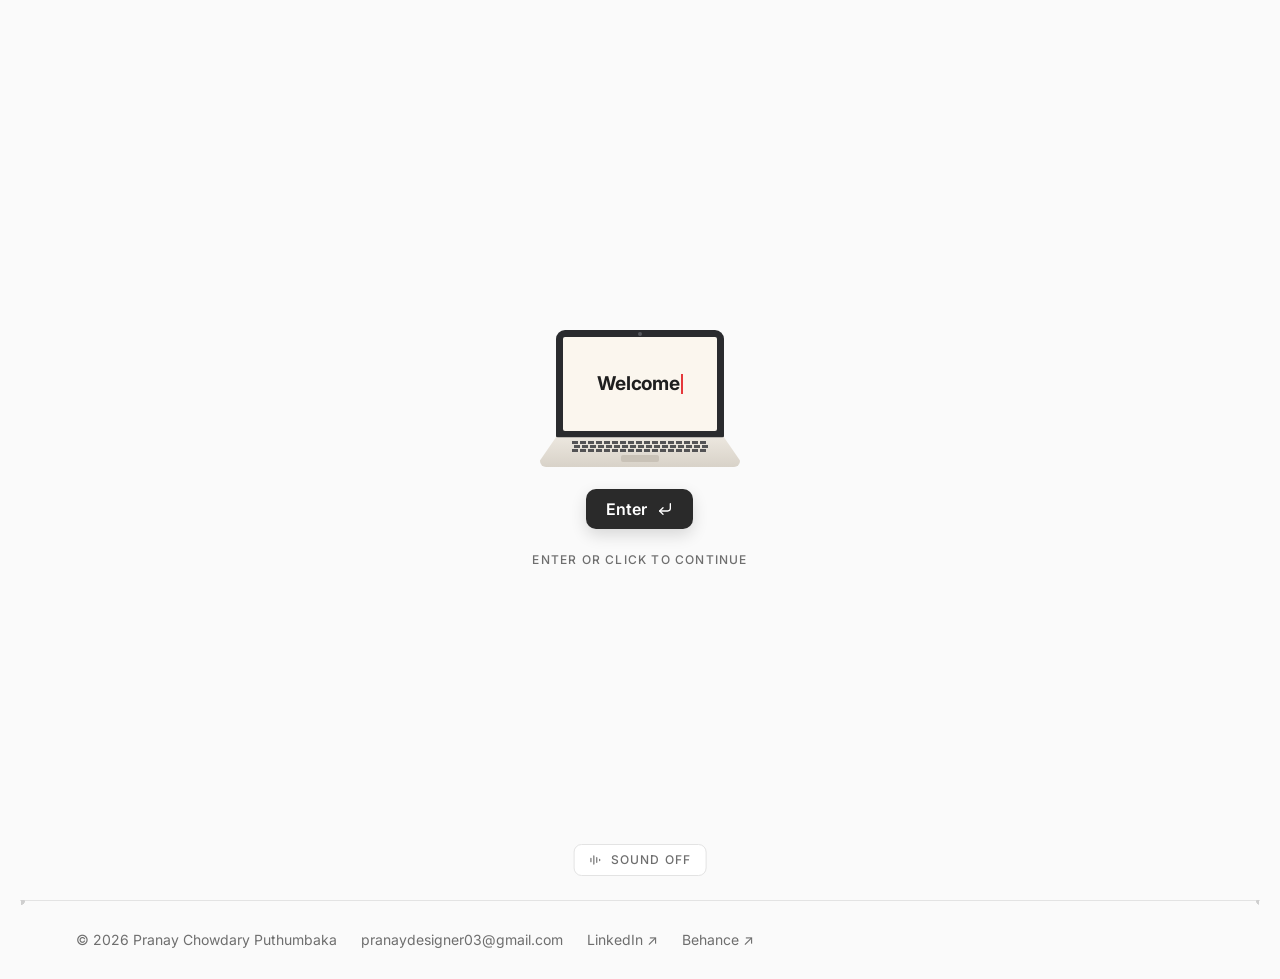
==== index.html @ ff9757b7 "Rebuild About page as a story layout - Intro: big "I'm Pranay." with role, background and a handwrit" ====
<!DOCTYPE html>
<html lang="en">
<head>
  <meta charset="UTF-8">
  <meta name="viewport" content="width=device-width, initial-scale=1">
  <title>Pranay Chowdary Puthumbaka · Product Designer</title>
  <meta name="description" content="Portfolio of Pranay Chowdary Puthumbaka, a Product Designer designing B2B SaaS, ERP and fintech products.">

  <!-- Theme init: runs before paint so there is no light/dark flash -->
  <script>
    (function () {
      var root = document.documentElement;
      var theme = null;
      try { theme = localStorage.getItem('pp-theme'); } catch (e) {}
      if (theme !== 'light' && theme !== 'dark') {
        theme = window.matchMedia && window.matchMedia('(prefers-color-scheme: dark)').matches ? 'dark' : 'light';
      }
      root.setAttribute('data-theme', theme);
      root.classList.add('js');
      // Welcome + intro play on every fresh visit; skipped when arriving from another page of the site
      try { if (sessionStorage.getItem('pp-nav')) { root.classList.add('nav-in', 'welcomed'); sessionStorage.removeItem('pp-nav'); } } catch (e) {}
    })();
  </script>

  <!-- Font: Inter -->
  <link rel="preconnect" href="https://fonts.googleapis.com">
  <link rel="preconnect" href="https://fonts.gstatic.com" crossorigin>
  <link href="https://fonts.googleapis.com/css2?family=Caveat:wght@500;600&family=Inter:wght@300;400;500;600;700&display=swap" rel="stylesheet">

  <link rel="stylesheet" href="assets/css/styles.css">
</head>
<body>

  <!-- ============ WELCOME SCREEN (minimal) ============ -->
  <div class="welcome" id="welcome" role="dialog" aria-modal="true" aria-label="Welcome">
    <div class="welcome__inner">
      <!-- Laptop with "Welcome" typing on its screen -->
      <div class="laptop" aria-hidden="true">
        <div class="laptop__screen">
          <span class="laptop__cam"></span>
          <div class="laptop__display"><span id="welcomeText"></span><span class="caret"></span></div>
        </div>
        <div class="laptop__deck"><span class="laptop__keys"></span><span class="laptop__pad"></span></div>
      </div>

      <button class="enter-btn" id="welcomeEnter" type="button">
        Enter
        <svg width="16" height="16" viewBox="0 0 24 24" fill="none" stroke="currentColor" stroke-width="2" stroke-linecap="round" stroke-linejoin="round" aria-hidden="true"><path d="M20 4v7a4 4 0 0 1-4 4H4"/><path d="m9 10-5 5 5 5"/></svg>
      </button>
      <p class="welcome__hint">Enter or click to continue</p>
    </div>
    <button class="sound-pill" id="soundPill" type="button" aria-pressed="false" aria-label="Toggle sound">
      <svg width="14" height="14" viewBox="0 0 24 24" fill="none" stroke="currentColor" stroke-width="2" stroke-linecap="round" aria-hidden="true"><path d="M4 9v6M9 5v14M14 8v8M19 11v2"/></svg>
      <span id="soundPillLabel">Sound off</span>
    </button>
  </div>

  <!-- ============ INTRO TRANSITION ============ -->
  <div class="intro" id="intro" aria-hidden="true">
    <div class="intro__cell">
      <span class="intro__line intro__line--top"></span>
      <span class="intro__line intro__line--bottom"></span>
      <span class="intro__line intro__line--left"></span>
      <span class="intro__line intro__line--right"></span>

      <span class="intro__label intro__label--tl">Pranay Chowdary</span>
      <span class="intro__label intro__label--tr">Product Designer</span>
      <span class="intro__label intro__label--bl">Designing with AI</span>
      <span class="intro__label intro__label--br">Portfolio · 2026</span>

      <span class="intro__greet" id="introGreet"></span>
      <span class="intro__block"><span>Welcome.</span></span>
    </div>
    <button class="intro__skip" id="introSkip" type="button">Skip</button>
  </div>

  <!-- ============ NAVIGATION ============ -->
  <header class="nav">
    <div class="nav__inner">
      <a class="logo" href="index.html" aria-label="Pranay, home">Pranay<span>.</span></a>

      <nav class="nav__links" aria-label="Main">
        <a href="index.html" class="is-active" aria-current="page">Home</a>
        <a href="about.html">About</a>
        <a href="projects.html">Projects</a>
      </nav>

      <div class="nav__actions">
        <button class="icon-btn" id="soundBtn" type="button" aria-label="Toggle sound" aria-pressed="false">
          <svg width="18" height="18" viewBox="0 0 24 24" fill="none" stroke="currentColor" stroke-width="1.8" stroke-linecap="round" stroke-linejoin="round" aria-hidden="true">
            <path d="M11 5 6 9H3v6h3l5 4V5z"/>
            <path class="sound-wave" d="M15.5 8.5a5 5 0 0 1 0 7M18.5 5.5a9 9 0 0 1 0 13"/>
          </svg>
        </button>
        <button class="icon-btn" id="themeBtn" type="button" aria-label="Switch to dark theme">
          <svg class="icon-moon" width="18" height="18" viewBox="0 0 24 24" fill="none" stroke="currentColor" stroke-width="1.8" stroke-linecap="round" stroke-linejoin="round" aria-hidden="true"><path d="M21 12.8A9 9 0 1 1 11.2 3a7 7 0 0 0 9.8 9.8z"/></svg>
          <svg class="icon-sun" width="18" height="18" viewBox="0 0 24 24" fill="none" stroke="currentColor" stroke-width="1.8" stroke-linecap="round" aria-hidden="true"><circle cx="12" cy="12" r="4"/><path d="M12 2v2M12 20v2M4.9 4.9l1.4 1.4M17.7 17.7l1.4 1.4M2 12h2M20 12h2M4.9 19.1l1.4-1.4M17.7 6.3l1.4-1.4"/></svg>
        </button>
        <a class="btn btn--primary btn--sm" href="assets/files/resume.pdf" target="_blank" rel="noopener" aria-label="Resume (opens in a new tab)">
          <span class="btn__label">Resume</span>
          <svg width="14" height="14" viewBox="0 0 24 24" fill="none" stroke="currentColor" stroke-width="2" stroke-linecap="round" stroke-linejoin="round" aria-hidden="true"><path d="M7 17 17 7M8 7h9v9"/></svg>
        </a>
      </div>
    </div>
  </header>

  <!-- ============ MAIN ============ -->
  <main class="frame">
    <section class="hero" aria-labelledby="hero-title">
      <!-- Left column: text -->
      <div class="hero__text">
        <p class="status reveal" style="--d:.05s"><span class="status__dot" aria-hidden="true"></span>Currently Product Designer at Cixcent Technologies</p>

        <p class="hero__hi reveal" style="--d:.1s">Hi, I'm <strong>Pranay Chowdary Puthumbaka</strong> <span aria-hidden="true">👋</span></p>

        <h1 class="hero__title reveal" id="hero-title" style="--d:.15s">
          I turn <strong>complex workflows</strong> into <strong>simple, human</strong> experiences.
        </h1>

        <p class="hero__desc reveal" style="--d:.22s">
          Product Designer designing B2B SaaS, ERP and fintech products. I specialise in mapping user flows and turning complex business workflows into user-centred, easy-to-use designs, from requirement gathering to high-fidelity UI.
        </p>

        <ul class="meta reveal" style="--d:.28s">
          <li>Product Designer</li>
          <li>B2B SaaS &amp; ERP</li>
          <li>Hyderabad, India</li>
        </ul>

        <div class="hero__cta reveal" style="--d:.34s">
          <a class="btn btn--primary" href="projects.html">View projects <span aria-hidden="true">→</span></a>
          <a class="btn btn--outline" href="about.html">About me</a>
        </div>
      </div>

      <!-- Right column: portrait in a circular frame -->
      <div class="hero__visual reveal" style="--d:.45s">
        <span class="portrait__halo" aria-hidden="true"></span>
        <span class="portrait__glow" aria-hidden="true"></span>
        <figure class="portrait">
          <span class="portrait__clip">
            <img src="assets/images/pranay-portrait.jpg" width="800" height="800"
                 alt="Portrait of Pranay Chowdary Puthumbaka, wearing glasses and a teal collared sweatshirt.">
          </span>
        </figure>
      </div>
    </section>
  </main>

  <!-- ============ FOOTER ============ -->
  <footer class="footer">
    <div class="footer__inner">
      <span>© 2026 Pranay Chowdary Puthumbaka</span>
      <a href="mailto:pranaydesigner03@gmail.com">pranaydesigner03@gmail.com</a>
      <a href="https://www.linkedin.com/in/pranay-chowdary-puthumbaka-728284301/" target="_blank" rel="noopener">LinkedIn ↗</a>
      <a href="https://www.behance.net/pranayputhumb" target="_blank" rel="noopener">Behance ↗</a>
    </div>
  </footer>

  <script src="assets/js/main.js"></script>
</body>
</html>
---- assets/css/styles.css ----
/* =========================================================
   Pranay Chowdary Puthumbaka — Portfolio styles
   1. Tokens  2. Base  3. Buttons  4. Nav  5. Frame + Hero
   6. Chips + Hand  7. Footer  8. Welcome  9. Intro
   10. Reveal  11. Responsive  12. Reduced motion
   ========================================================= */

/* ---------- 1. Design tokens ---------- */
:root {
  --bg: #FAFAFA;
  --surface: #F2F2F2;
  --surface-2: #FFFFFF;
  --text: #333333;
  --text-strong: #1F1F1F;
  --muted: #6E6E6E;
  --line: #E3E3E3;
  --line-dot: #CFCFCF;
  --pill: #F0F0F0;
  --pill-border: #D9D9D9;
  --btn: #2A2A2A;
  --btn-text: #FFFFFF;
  --accent: #E5383B;


  --maxw: 1240px;
  --radius: 12px;
  --ease: cubic-bezier(.2, .7, .2, 1);
  --font: "Inter", "Segoe UI", system-ui, -apple-system, sans-serif;
  --nav-h: 68px;
}

[data-theme="dark"] {
  --bg: #111111;
  --surface: #1A1A1A;
  --surface-2: #1E1E1E;
  --text: #E6E6E6;
  --text-strong: #F5F5F5;
  --muted: #9A9A9A;
  --line: #262626;
  --line-dot: #3A3A3A;
  --pill: #1C1C1C;
  --pill-border: #333333;
  --btn: #F2F2F2;
  --btn-text: #141414;
  --accent: #FF5A5F;
}

/* ---------- 2. Base ---------- */
*, *::before, *::after { box-sizing: border-box; }
html { -webkit-text-size-adjust: 100%; }
body {
  margin: 0;
  font-family: var(--font);
  background: var(--bg);
  color: var(--text);
  line-height: 1.55;
  -webkit-font-smoothing: antialiased;
  transition: background-color .3s var(--ease), color .3s var(--ease), opacity .4s var(--ease);
}
a { color: inherit; text-decoration: none; }
ul { list-style: none; margin: 0; padding: 0; }
strong { color: var(--text-strong); font-weight: 700; }
:focus-visible { outline: 2px solid var(--accent); outline-offset: 3px; border-radius: 6px; }
body.is-locked { overflow: hidden; }

/* ---------- 3. Buttons ---------- */
.btn {
  display: inline-flex; align-items: center; gap: 8px;
  padding: 13px 22px;
  border-radius: var(--radius);
  font: 500 15px/1 var(--font);
  border: 1px solid transparent;
  cursor: pointer;
  transition: transform .25s var(--ease), box-shadow .25s var(--ease), background-color .25s;
}
.btn:hover { transform: translateY(-2px); box-shadow: 0 8px 20px rgba(0,0,0,.12); }
.btn--primary { background: var(--btn); color: var(--btn-text); }
.btn--outline { background: var(--surface-2); color: var(--text-strong); border-color: var(--line); }
.btn--sm { padding: 10px 16px; font-size: 14px; border-radius: 10px; }

.icon-btn {
  width: 38px; height: 38px;
  display: inline-grid; place-items: center;
  background: var(--surface-2); color: var(--text-strong);
  border: 1px solid var(--line); border-radius: 10px;
  cursor: pointer;
  transition: transform .25s var(--ease), border-color .25s;
}
.icon-btn:hover { transform: translateY(-1px); border-color: var(--pill-border); }

/* Theme icon: moon in light, sun in dark */
.icon-sun { display: none; }
[data-theme="dark"] .icon-sun { display: block; }
[data-theme="dark"] .icon-moon { display: none; }

/* Sound icon: wave dims when sound is off */
.sound-wave { transition: opacity .25s; }
[aria-pressed="false"] .sound-wave { opacity: .15; }

/* ---------- 4. Navigation ---------- */
.nav {
  position: sticky; top: 0; z-index: 20;
  background: color-mix(in srgb, var(--bg) 85%, transparent);
  -webkit-backdrop-filter: blur(10px);
  backdrop-filter: blur(10px);
  border-bottom: 1px solid var(--line);
}
.nav__inner {
  max-width: var(--maxw); margin: 0 auto;
  min-height: var(--nav-h);
  padding: 0 28px;
  display: grid; grid-template-columns: 1fr auto 1fr; align-items: center; gap: 16px;
}
.logo { font-weight: 700; font-size: 20px; color: var(--text-strong); letter-spacing: -.02em; justify-self: start; }
.logo span { color: var(--accent); }

.nav__links {
  display: flex; gap: 2px; padding: 4px;
  background: var(--surface); border: 1px solid var(--line); border-radius: 999px;
}
.nav__links a {
  position: relative;
  padding: 8px 18px; border-radius: 999px;
  font-size: 14px; font-weight: 500; color: var(--muted);
  transition: color .2s, background-color .2s;
}
.nav__links a:hover { color: var(--text-strong); }
.nav__links a.is-active {
  background: var(--surface-2); color: var(--text-strong);
  box-shadow: 0 1px 3px rgba(0,0,0,.08);
}
.nav__links a.is-active::after {
  content: ""; position: absolute; top: 6px; right: 8px;
  width: 5px; height: 5px; border-radius: 50%; background: var(--accent);
}
.nav__actions { display: flex; align-items: center; gap: 8px; justify-self: end; }

/* ---------- 5. Frame + Hero ---------- */
.frame {
  position: relative;
  max-width: var(--maxw); margin: 0 auto;
  border-left: 1px solid var(--line);
  border-right: 1px solid var(--line);
}
/* Bottom structure line with corner dots */
.frame::after {
  content: ""; position: absolute; left: -100vw; right: -100vw; bottom: 0;
  height: 1px; background: var(--line);
}
.frame::before {
  content: ""; position: absolute; bottom: -3.5px; left: -3.5px; right: -3.5px; height: 7px;
  background:
    radial-gradient(circle, var(--line-dot) 3px, transparent 3.5px) left center / 7px 7px no-repeat,
    radial-gradient(circle, var(--line-dot) 3px, transparent 3.5px) right center / 7px 7px no-repeat;
  z-index: 1;
}
.frame { overflow-x: clip; overflow-y: visible; }
body { overflow-x: hidden; }

.hero {
  display: grid; grid-template-columns: 1.05fr 1fr; align-items: center; gap: 40px;
  padding: 88px 56px 96px;
  min-height: calc(100vh - var(--nav-h));
}

.status {
  display: inline-flex; align-items: center; gap: 10px;
  margin: 0 0 24px; padding: 8px 16px;
  background: var(--pill); border: 1px solid var(--pill-border); border-radius: 999px;
  font-size: 14px; color: var(--text);
}
.status__dot {
  width: 8px; height: 8px; border-radius: 50%; background: #22A45D;
  box-shadow: 0 0 0 4px rgba(34,164,93,.18), 0 0 10px rgba(34,164,93,.5);
}

.hero__hi { margin: 0 0 14px; font-size: 18px; color: var(--muted); }

.hero__title {
  margin: 0 0 22px;
  font-size: clamp(38px, 4.6vw, 60px);
  font-weight: 300; line-height: 1.08; letter-spacing: -.035em;
  color: var(--text-strong);
}

.hero__desc { margin: 0 0 22px; max-width: 540px; font-size: 17px; color: var(--muted); }

.meta { display: flex; flex-wrap: wrap; align-items: center; gap: 6px 0; margin-bottom: 32px; font-size: 15px; color: var(--text); }
.meta li + li::before {
  content: ""; display: inline-block; vertical-align: middle;
  width: 4px; height: 4px; margin: 0 12px; border-radius: 50%; background: var(--muted);
}

.hero__cta { display: flex; flex-wrap: wrap; gap: 12px; }

/* ---------- 6. Chips + Hero illustration ---------- */
/* Chips are used on the About page (skills + tools) */
.chip {
  padding: 9px 14px;
  background: var(--surface-2); border: 1px solid var(--line); border-radius: 10px;
  font-size: 13.5px; font-weight: 500; color: var(--text-strong); white-space: nowrap;
  box-shadow: 0 1px 2px rgba(0,0,0,.04);
}

.hero__visual { position: relative; display: flex; justify-content: center; }
/* soft glow behind the portrait */
.hero__visual::before {
  content: ""; position: absolute; inset: -10% -5%;
  background: radial-gradient(closest-side, color-mix(in srgb, var(--accent) 5%, transparent), transparent);
  z-index: -1;
}
/* Circular portrait: white ring, thin outer orbit, gentle float */
.portrait {
  position: relative; margin: 0;
  width: min(400px, 78vw); aspect-ratio: 1;
  padding: 10px; border-radius: 50%;
  background: var(--surface-2); border: 1px solid var(--line);
  box-shadow: 0 30px 60px rgba(0,0,0,.10), 0 6px 16px rgba(0,0,0,.05);
  animation: float 6s ease-in-out infinite;
}
.portrait img { display: block; width: 100%; height: 100%; border-radius: 50%; object-fit: cover; }

/* Colour ring around the portrait: a thin, crisp gradient line that slowly turns,
   with only a faint halo behind it (kept subtle on purpose) */
.portrait__glow {
  position: absolute; top: 50%; left: 50%; z-index: 0;
  width: calc(min(400px, 78vw) + 18px); aspect-ratio: 1;
  translate: -50% -50%;
  border-radius: 50%;
  background: conic-gradient(from 0deg, var(--accent), #F2B33D, #2FA866, #3D7BF7, #7A5AF5, var(--accent));
  -webkit-mask: radial-gradient(farthest-side, transparent calc(100% - 3px), #000 calc(100% - 2.5px));
          mask: radial-gradient(farthest-side, transparent calc(100% - 3px), #000 calc(100% - 2.5px));
  animation: spin 10s linear infinite;
  pointer-events: none;
}
/* faint halo: small blur, low opacity */
.portrait__halo {
  position: absolute; top: 50%; left: 50%; z-index: 0;
  width: calc(min(400px, 78vw) + 10px); aspect-ratio: 1;
  translate: -50% -50%;
  border-radius: 50%;
  background: conic-gradient(from 0deg, var(--accent), #F2B33D, #2FA866, #3D7BF7, #7A5AF5, var(--accent));
  filter: blur(14px);
  opacity: .22;
  animation: spin 10s linear infinite;
  pointer-events: none;
}
[data-theme="dark"] .portrait__halo { opacity: .3; }
.portrait { z-index: 1; }
/* A soft band of light sweeps across the photo every few seconds */
.portrait__clip { position: relative; display: block; width: 100%; height: 100%; border-radius: 50%; overflow: hidden; }
.portrait__clip::after {
  content: ""; position: absolute; inset: 0;
  background: linear-gradient(115deg, transparent 35%, rgba(255,255,255,.22) 50%, transparent 65%);
  transform: translateX(-130%);
  animation: sheen 7s ease-in-out 2.5s infinite;
}
@keyframes sheen {
  0%, 62% { transform: translateX(-130%); }
  88%, 100% { transform: translateX(130%); }
}
@keyframes float {
  0%, 100% { transform: translateY(-8px); }
  50% { transform: translateY(8px); }
}
@keyframes spin { to { transform: rotate(360deg); } }

/* ---------- 7. Footer ---------- */
.footer__inner {
  max-width: var(--maxw); margin: 0 auto; padding: 28px 56px;
  display: flex; flex-wrap: wrap; gap: 10px 24px; align-items: center;
  font-size: 14px; color: var(--muted);
}
.footer__inner a:hover { color: var(--text-strong); }

/* ---------- 8. Welcome screen (minimal) ---------- */
.welcome {
  position: fixed; inset: 0; z-index: 50;
  display: none; align-items: center; justify-content: center;
  background: var(--bg);
  transition: opacity .5s var(--ease);
}
.js:not(.welcomed) .welcome { display: flex; }
.welcome.is-leaving { opacity: 0; pointer-events: none; }
.welcome__inner { display: flex; flex-direction: column; align-items: center; gap: 22px; }

/* Laptop: screen with "Welcome" inside, keyboard deck below */
.laptop { display: flex; flex-direction: column; align-items: center; }
.laptop__screen {
  position: relative;
  width: 168px; height: 108px; padding: 7px;
  background: #2A2B2E; border-radius: 9px 9px 2px 2px;
}
.laptop__cam { position: absolute; top: 2px; left: 50%; width: 4px; height: 4px; translate: -50% 0; border-radius: 50%; background: #55575C; }
.laptop__display {
  height: 100%; display: flex; align-items: center; justify-content: center;
  background: #FBF6EE; border-radius: 2px;
  font-size: 19px; font-weight: 700; letter-spacing: -.02em; color: #1F1F1F;
}
.caret {
  display: inline-block; width: 2px; height: 20px; margin-left: 2px;
  background: var(--accent); animation: blink 1s steps(1) infinite;
}
@keyframes blink { 50% { opacity: 0; } }
.laptop__deck {
  position: relative; width: 200px; height: 30px; margin-top: -1px;
  background: linear-gradient(#ECE7DF, #D8D2C8);
  clip-path: polygon(8% 0, 92% 0, 100% 78%, 100% 100%, 0 100%, 0 78%);
  border-radius: 0 0 6px 6px;
}
/* keyboard: rows of tiny keys drawn with a repeating gradient */
.laptop__keys {
  position: absolute; top: 4px; left: 16%; right: 16%; height: 12px;
  background:
    repeating-linear-gradient(90deg, #3A3B3F 0 6px, transparent 6px 8px) 0 0 / 100% 3px no-repeat,
    repeating-linear-gradient(90deg, #3A3B3F 0 6px, transparent 6px 8px) 2px 4px / 100% 3px no-repeat,
    repeating-linear-gradient(90deg, #3A3B3F 0 6px, transparent 6px 8px) 0 8px / 100% 3px no-repeat;
  opacity: .85;
}
.laptop__pad { position: absolute; top: 18px; left: 50%; width: 38px; height: 7px; translate: -50% 0; border-radius: 2px; background: #C9C2B7; }
[data-theme="dark"] .laptop__deck { background: linear-gradient(#4A4C52, #34363B); }
[data-theme="dark"] .laptop__pad { background: #2C2E32; }
[data-theme="dark"] .laptop__screen { background: #000; }

.enter-btn {
  display: inline-flex; align-items: center; gap: 10px;
  padding: 12px 20px;
  background: var(--btn); color: var(--btn-text);
  border: 0; border-radius: 10px;
  font: 600 16px/1 var(--font);
  box-shadow: 0 6px 16px rgba(0,0,0,.14);
  cursor: pointer;
  transition: transform .2s var(--ease), box-shadow .2s var(--ease);
}
.enter-btn:hover { transform: translateY(-2px); box-shadow: 0 10px 22px rgba(0,0,0,.16); }
.enter-btn:active { transform: translateY(1px); }

.welcome__hint {
  margin: 0; font-size: 12px; font-weight: 500; letter-spacing: .1em; text-transform: uppercase; color: var(--muted);
}
.sound-pill {
  position: absolute; bottom: 24px; left: 50%; transform: translateX(-50%);
  display: inline-flex; align-items: center; gap: 8px;
  padding: 8px 14px;
  background: var(--surface-2); border: 1px solid var(--line); border-radius: 8px;
  font: 500 12px/1 var(--font); letter-spacing: .1em; text-transform: uppercase; color: var(--muted);
  cursor: pointer;
}
.sound-pill[aria-pressed="true"] { color: var(--text-strong); }

/* ---------- 9. Intro transition ---------- */
.intro {
  position: fixed; inset: 0; z-index: 49;
  display: none; align-items: center; justify-content: center;
  background: var(--bg);
  transition: opacity .9s var(--ease);
}
.intro.is-active { display: flex; }
.intro.is-leaving { opacity: 0; }

.intro__cell {
  position: relative;
  width: min(440px, 76vw); height: 150px;
  display: grid; place-items: center;
}
/* Lines extend well beyond the cell so they frame it as the centre of a 3x3 grid */
.intro__line { position: absolute; background: var(--line-dot); transition: transform .7s var(--ease); }
.intro__line--top, .intro__line--bottom { left: -50vw; right: -50vw; height: 1px; transform: scaleX(0); }
.intro__line--top { top: 0; }
.intro__line--bottom { bottom: 0; }
.intro__line--left, .intro__line--right { top: -50vh; bottom: -50vh; width: 1px; transform: scaleY(0); transition-delay: .15s; }
.intro__line--left { left: 0; }
.intro__line--right { right: 0; }
.intro.lines-in .intro__line--top, .intro.lines-in .intro__line--bottom { transform: scaleX(1); }
.intro.lines-in .intro__line--left, .intro.lines-in .intro__line--right { transform: scaleY(1); }
.intro.lines-out .intro__line { transition-delay: 0s; transition-duration: .4s; }
.intro.lines-out .intro__line--top, .intro.lines-out .intro__line--bottom { transform: scaleX(0); }
.intro.lines-out .intro__line--left, .intro.lines-out .intro__line--right { transform: scaleY(0); }

.intro__label {
  position: absolute; white-space: nowrap;
  font-size: 10.5px; font-weight: 500; letter-spacing: .14em; text-transform: uppercase; color: var(--muted);
  opacity: 0; transition: opacity .5s var(--ease) .4s;
}
.intro.lines-in .intro__label { opacity: 1; }
.intro.lines-out .intro__label { opacity: 0; transition-delay: 0s; }
.intro__label--tl { bottom: calc(100% + 10px); left: 10px; }
.intro__label--tr { bottom: calc(100% + 10px); right: 10px; }
.intro__label--bl { top: calc(100% + 10px); left: 10px; }
.intro__label--br { top: calc(100% + 10px); right: 10px; }

.intro__greet {
  font-size: clamp(40px, 7vw, 64px); font-weight: 700; letter-spacing: -.02em; color: var(--text-strong);
  transition: opacity .17s, filter .17s;
}
.intro__greet.is-swapping { opacity: 0; filter: blur(8px); }

.intro__block {
  position: absolute; inset: 0;
  display: grid; place-items: center;
  background: var(--accent);
  transform: scaleX(0); transform-origin: left;
  transition: transform .45s var(--ease), opacity .3s;
}
.intro__block span { color: #fff; font-size: clamp(36px, 6vw, 56px); font-weight: 700; letter-spacing: -.02em; }
.intro.block-in .intro__block { transform: scaleX(1); }
.intro.block-out .intro__block { opacity: 0; }

.intro__skip {
  position: absolute; bottom: 24px; right: 24px;
  padding: 8px 14px; background: transparent;
  border: 1px solid var(--line); border-radius: 10px;
  font: 500 12px/1 var(--font); letter-spacing: .1em; text-transform: uppercase; color: var(--muted);
  cursor: pointer;
}
.intro__skip:hover { color: var(--text-strong); }

/* ---------- 10. Load reveal ---------- */
.js .reveal { opacity: 0; transform: translateY(18px); }
.js.revealed .reveal {
  opacity: 1; transform: none;
  transition: opacity 1.1s var(--ease) calc(var(--d, 0s) * 2), transform 1.1s var(--ease) calc(var(--d, 0s) * 2);
}

/* Scroll reveal: blocks fade up as they enter the screen */
.js .sr { opacity: 0; transform: translateY(26px); }
.js .sr.is-in {
  opacity: 1; transform: none;
  transition: opacity 1s var(--ease) var(--sd, 0s), transform 1s var(--ease) var(--sd, 0s);
}
/* Headings: each word fades and un-blurs in turn */
.js .words .w { display: inline-block; opacity: 0; transform: translateY(.35em); filter: blur(6px); }
.js .words.is-in .w {
  opacity: 1; transform: none; filter: none;
  transition: opacity .8s var(--ease), transform .8s var(--ease), filter .8s var(--ease);
  transition-delay: calc(var(--i) * 90ms + .1s);
}
/* Hero heading: words wait for the hero block to start */
.js .hero__title.words { opacity: 1; transform: none; }
.js .hero__title.words.is-in .w { transition-delay: calc(var(--i) * 90ms + .35s); }

/* Page transitions between Home / About / Projects */
body.is-leaving { opacity: 0; }
.nav-in body { animation: page-in .6s var(--ease) both; }
@keyframes page-in { from { opacity: 0; } to { opacity: 1; } }

/* ---------- 11. Responsive ---------- */
@media (max-width: 1020px) {
  .hero { grid-template-columns: 1fr; gap: 56px; padding: 64px 40px 80px; min-height: auto; }
  .hero__visual { justify-self: center; }
}

@media (max-width: 640px) {
  .nav__inner { grid-template-columns: 1fr auto; padding: 10px 16px; row-gap: 10px; }
  .nav__links { grid-column: 1 / -1; grid-row: 2; justify-content: center; }
  .nav__links a { flex: 1; text-align: center; }
  .btn--sm .btn__label { display: none; }
  .btn--sm { padding: 0; width: 38px; height: 38px; justify-content: center; }

  .hero { padding: 44px 22px 64px; gap: 44px; }
  .status { font-size: 12.5px; padding: 7px 12px; }
  .hero__hi { font-size: 16px; }
  .hero__desc { font-size: 16px; }

  .portrait { width: min(280px, 72vw); }
  .portrait__glow { width: calc(min(280px, 72vw) + 14px); }
  .portrait__halo { width: calc(min(280px, 72vw) + 8px); filter: blur(10px); }

  .footer__inner { padding: 24px 22px; }

  .intro__cell { height: 120px; }
  .intro__label { display: none; }
}

/* =========================================================
   ABOUT PAGE
   ========================================================= */
.section { padding: 88px 56px; }
.section + .section { border-top: 1px solid var(--line); }

.eyebrow {
  margin: 0 0 14px;
  font-size: 12px; font-weight: 500; letter-spacing: .16em; text-transform: uppercase; color: var(--muted);
}
.eyebrow::before {
  content: ""; display: inline-block; vertical-align: middle;
  width: 6px; height: 6px; margin-right: 10px; border-radius: 50%; background: var(--accent);
}
.section-head { margin-bottom: 44px; max-width: 720px; }
.section-title {
  margin: 0;
  font-size: clamp(30px, 3.4vw, 44px);
  font-weight: 300; line-height: 1.12; letter-spacing: -.03em; color: var(--text-strong);
}
.section-title--xl { font-size: clamp(36px, 4.4vw, 58px); line-height: 1.08; letter-spacing: -.035em; margin-bottom: 24px; }
.section-sub { margin: 14px 0 0; font-size: 17px; color: var(--muted); }
.muted { color: var(--muted); font-weight: 400; }
.subhead { margin: 0 0 18px; font-size: 13px; font-weight: 600; letter-spacing: .12em; text-transform: uppercase; color: var(--muted); }

/* Two-column split (toolkit) */
.split { display: grid; grid-template-columns: 1fr 1fr; gap: 56px; align-items: start; }

/* 5. Skills */
.tag-list { display: flex; flex-wrap: wrap; gap: 10px; }

/* 6. FAQ accordion (native <details>) */
.faq { border-top: 1px solid var(--line); max-width: 860px; }
.faq__item { border-bottom: 1px solid var(--line); }
.faq__item summary {
  position: relative; list-style: none; cursor: pointer;
  padding: 22px 48px 22px 0;
  font-size: 18px; font-weight: 500; color: var(--text-strong);
}
.faq__item summary::-webkit-details-marker { display: none; }
.faq__item summary::after {
  content: ""; position: absolute; right: 6px; top: 50%;
  width: 10px; height: 10px; margin-top: -7px;
  border-right: 1.6px solid var(--muted); border-bottom: 1.6px solid var(--muted);
  transform: rotate(45deg); transition: transform .25s var(--ease);
}
.faq__item[open] summary::after { transform: rotate(-135deg); margin-top: -2px; }
.faq__item summary:hover { color: var(--accent); }
.faq__item p { margin: 0 0 24px; max-width: 720px; font-size: 16px; color: var(--muted); }
.faq__item a, .form-note a { color: var(--text-strong); text-decoration: underline; text-underline-offset: 3px; }

/* 7. Contact */
.contact-form { display: grid; gap: 16px; }
.field { display: grid; gap: 6px; }
.field label { font-size: 14px; font-weight: 500; color: var(--text-strong); }
.field input, .field textarea {
  width: 100%; padding: 12px 14px;
  font: 400 15px/1.5 var(--font); color: var(--text-strong);
  background: var(--surface-2); border: 1px solid var(--line); border-radius: 10px;
  transition: border-color .2s;
}
.field textarea { resize: vertical; min-height: 120px; }
.field input:focus, .field textarea:focus { outline: none; border-color: var(--accent); box-shadow: 0 0 0 3px color-mix(in srgb, var(--accent) 18%, transparent); }
.field [aria-invalid="true"] { border-color: var(--accent); }
.contact-form .btn { justify-self: start; }
.form-error { margin: 0; font-size: 14px; color: var(--accent); }
.form-note { margin: 0; font-size: 13px; color: var(--muted); }

@media (max-width: 1020px) {
  .section { padding: 72px 40px; }
  .split { grid-template-columns: 1fr; gap: 48px; }
}
@media (max-width: 640px) {
  .section { padding: 56px 22px; }
  .section-head { margin-bottom: 32px; }
  .faq__item summary { font-size: 16px; padding: 18px 40px 18px 0; }
}

/* =========================================================
   ABOUT PAGE (story layout)
   ========================================================= */
@property --ring { syntax: "<angle>"; inherits: false; initial-value: 0deg; }
@keyframes ring-turn { to { --ring: 360deg; } }
@keyframes tile-bob { 0%, 100% { translate: 0 0; } 50% { translate: 0 -6px; } }

/* Handwritten notes (Caveat), in the accent colour */
.note {
  margin: 0; font-family: "Caveat", "Segoe Print", cursive;
  font-size: 25px; font-weight: 600; line-height: 1.1; color: var(--accent);
}
.note--center { display: inline-block; margin-top: 44px; rotate: -3deg; }
.note--side { rotate: -4deg; margin-bottom: 6px; white-space: nowrap; }
.note--small { font-size: 21px; rotate: -3deg; margin: 0 0 2px; }
/* notes "write" themselves from left to right when they scroll in */
.js .note.sr { opacity: 1; transform: none; clip-path: inset(-20% 100% -20% 0); }
.js .note.sr.is-in { clip-path: inset(-20% -6% -20% 0); transition: clip-path 1.4s var(--ease) .35s; }

.a-title { font-size: clamp(32px, 4vw, 52px); line-height: 1.1; }
.a-head { display: flex; justify-content: space-between; align-items: flex-end; gap: 24px; margin-bottom: 48px; }
.a-center { text-align: center; }
.a-center .a-title { margin: 0 auto 18px; }
.a-lead { max-width: 620px; margin: 0 auto 60px; font-size: 17px; color: var(--muted); }
.a-lead--left { margin: 18px 0 28px; }

/* Icon tiles (original line icons) */
.icon-tile {
  position: relative; display: inline-grid; place-items: center;
  width: 64px; height: 64px; border-radius: 18px;
  background: var(--surface-2); color: var(--text-strong);
  border: 1px solid var(--line);
  box-shadow: 0 10px 24px rgba(0,0,0,.06);
}
.icon-tile--sm { width: 50px; height: 50px; border-radius: 14px; }
.icon-tile--accent { color: var(--accent); background: color-mix(in srgb, var(--accent) 9%, var(--surface-2)); border-color: color-mix(in srgb, var(--accent) 28%, var(--line)); }
.icon-tile--dark { background: var(--btn); color: var(--btn-text); border-color: var(--btn); }
.icon-tile__check {
  position: absolute; right: -5px; bottom: -5px;
  display: grid; place-items: center; width: 20px; height: 20px; border-radius: 50%;
  background: #2FA866; border: 2px solid var(--bg);
}

/* 1. Intro */
.a-intro {
  display: grid; grid-template-columns: 1.15fr .85fr; gap: 56px; align-items: center;
  min-height: calc(100vh - var(--nav-h) - 40px);
}
.about-name {
  margin: 0 0 28px;
  font-size: clamp(52px, 7.4vw, 96px); font-weight: 700; line-height: 1; letter-spacing: -.045em;
  color: var(--text-strong);
}
.about-name .dot { color: var(--accent); }
.a-intro__role { margin: 0 0 6px; font-size: 20px; color: var(--text); }
.a-intro__role strong { font-weight: 600; }
.a-intro__from { margin: 0 0 30px; font-size: 15px; color: var(--muted); }
.a-intro__line { margin: 0; font-size: 20px; font-weight: 300; line-height: 1.5; color: var(--muted); }

.a-intro__photo { position: relative; margin: 0; justify-self: center; width: min(340px, 80vw); }
.a-intro__photo img {
  position: relative; z-index: 1; display: block; width: 100%; height: auto; aspect-ratio: 3 / 4; object-fit: cover;
  border-radius: 22px; border: 6px solid var(--surface-2);
  box-shadow: 0 26px 50px rgba(0,0,0,.12);
  animation: float 6s ease-in-out infinite;
}
/* thin turning colour ring, same language as the Home portrait */
.a-intro__ring {
  position: absolute; inset: -10px; z-index: 0; border-radius: 30px; padding: 2.5px;
  background: conic-gradient(from var(--ring), var(--accent), #F2B33D, #2FA866, #3D7BF7, #7A5AF5, var(--accent));
  -webkit-mask: linear-gradient(#000 0 0) content-box, linear-gradient(#000 0 0);
  -webkit-mask-composite: xor; mask-composite: exclude;
  animation: ring-turn 10s linear infinite, float 6s ease-in-out infinite;
}
.note--photo {
  position: absolute; z-index: 2; top: -18px; left: -150px; rotate: -7deg; white-space: nowrap;
}
.note__arrow { position: absolute; right: -40px; top: 18px; }

/* 2. Origin flow */
.flow { list-style: none; margin: 0 auto; padding: 0; display: flex; justify-content: center; align-items: flex-start; gap: 14px; }
.flow__step { width: 200px; }
.flow__step .icon-tile { animation: tile-bob 5s ease-in-out infinite; }
.flow__step:nth-child(3) .icon-tile { animation-delay: .6s; }
.flow__step:nth-child(5) .icon-tile { animation-delay: 1.2s; }
.flow__step h3 { margin: 20px 0 4px; font-size: 19px; font-weight: 600; color: var(--text-strong); }
.flow__step p { margin: 0; font-size: 15px; color: var(--muted); }
.flow__arrow { padding-top: 26px; color: var(--muted); }
.flow__arrow path { stroke-dasharray: 1; stroke-dashoffset: 1; }
.flow__arrow.is-in path, .no-anim .flow__arrow path { stroke-dashoffset: 0; transition: stroke-dashoffset 1s var(--ease) .5s; }

/* 3. Process steps */
.steps { list-style: none; margin: 0; padding: 0; display: grid; grid-template-columns: repeat(5, 1fr); gap: 16px; }
.step {
  position: relative; padding: 24px 20px 26px;
  background: var(--surface-2); border: 1px solid var(--line); border-radius: 16px;
  transition: translate .3s var(--ease), box-shadow .3s var(--ease);
}
.step:hover { translate: 0 -4px; box-shadow: 0 16px 30px rgba(0,0,0,.07); }
.step__num { position: absolute; top: 20px; right: 20px; font-size: 13px; font-weight: 600; color: var(--muted); }
.step:first-child .step__num { color: var(--accent); }
.step h3 { margin: 18px 0 6px; font-size: 17px; font-weight: 600; color: var(--text-strong); }
.step p { margin: 0; font-size: 14px; color: var(--muted); }

/* 4. Experience cards */
.xp { display: grid; grid-template-columns: 1.4fr 1fr 1fr; gap: 16px; }
.xp__card {
  position: relative; padding: 28px;
  background: var(--surface-2); border: 1px solid var(--line); border-radius: 16px;
  transition: translate .3s var(--ease), box-shadow .3s var(--ease);
}
.xp__card:hover { translate: 0 -4px; box-shadow: 0 16px 30px rgba(0,0,0,.07); }
.xp__card--now { border-color: color-mix(in srgb, var(--accent) 35%, var(--line)); }
.xp__badge {
  position: absolute; top: 22px; right: 22px;
  display: inline-flex; align-items: center; gap: 6px; padding: 4px 10px; border-radius: 99px;
  font-size: 11px; font-weight: 600; letter-spacing: .08em; text-transform: uppercase;
  color: var(--accent); background: color-mix(in srgb, var(--accent) 10%, transparent);
}
.xp__badge::before { content: ""; width: 6px; height: 6px; border-radius: 50%; background: currentColor; animation: blink 1.6s ease-in-out infinite; }
.xp__date { font-size: 13px; font-weight: 500; color: var(--muted); }
.xp__card h3 { margin: 10px 0 2px; font-size: 20px; font-weight: 600; color: var(--text-strong); }
.xp__org { margin: 0 0 14px; font-size: 15px; color: var(--text); }
.xp__card p:not(.xp__org) { margin: 0 0 6px; font-size: 15px; color: var(--muted); }

/* 5. Values on a wavy path */
.values { position: relative; }
.values__path { position: absolute; left: 0; top: 0; width: 100%; height: 114px; color: var(--line-dot); }
.values__list { position: relative; list-style: none; margin: 0; padding: 0; display: grid; grid-template-columns: repeat(5, 1fr); gap: 16px; text-align: center; }
.value:nth-child(even) { margin-top: 64px; }
.value .icon-tile { animation: tile-bob 5.5s ease-in-out infinite; }
.value:nth-child(2) .icon-tile { animation-delay: .5s; }
.value:nth-child(3) .icon-tile { animation-delay: 1s; }
.value:nth-child(4) .icon-tile { animation-delay: 1.5s; }
.value:nth-child(5) .icon-tile { animation-delay: 2s; }
.value h3 { margin: 14px 0 4px; font-size: 17px; font-weight: 600; color: var(--text-strong); }
.value p { margin: 0 auto; max-width: 170px; font-size: 14px; color: var(--muted); }

/* placeholders until Pranay sends images */
.placeholder {
  display: grid; place-items: center;
  background: repeating-linear-gradient(45deg, var(--surface) 0 10px, var(--bg) 10px 20px);
  border: 1.5px dashed var(--line-dot);
  font-size: 13px; font-weight: 500; color: var(--muted);
}

/* 7. Hobbies */
.hobbies { display: grid; grid-template-columns: repeat(4, 1fr); gap: 24px; margin-top: 44px; }
.hobby__img { aspect-ratio: 1; margin-bottom: 16px; border-radius: 18px; transition: transform .4s var(--ease); }
.hobby__img img { width: 100%; height: 100%; object-fit: contain; }
.hobby:hover .hobby__img { transform: translateY(-6px) rotate(-2deg); }
.hobby h3 { margin: 4px 0 4px; font-size: 17px; font-weight: 600; color: var(--text-strong); }
.hobby p:not(.note) { margin: 0; font-size: 14px; color: var(--muted); }

/* 8. Travel polaroids */
.polaroids { display: grid; grid-template-columns: repeat(4, 1fr); gap: 28px; padding-bottom: 20px; }
.polaroid {
  margin: 0; padding: 12px 12px 14px;
  background: var(--surface-2); border: 1px solid var(--line); border-radius: 6px;
  box-shadow: 0 16px 34px rgba(0,0,0,.08);
  rotate: -3deg;
  transition: rotate .45s var(--ease), scale .45s var(--ease), box-shadow .45s var(--ease);
}
.polaroid:nth-child(2) { rotate: 2.5deg; margin-top: 40px; }
.polaroid:nth-child(3) { rotate: -1.5deg; }
.polaroid:nth-child(4) { rotate: 3deg; margin-top: 28px; }
.polaroid:hover { rotate: 0deg; scale: 1.04; box-shadow: 0 24px 44px rgba(0,0,0,.12); }
.polaroid__img { aspect-ratio: 4 / 5; border-radius: 3px; overflow: hidden; }
.polaroid__img img { width: 100%; height: 100%; object-fit: cover; }
.polaroid figcaption { margin-top: 10px; font-family: "Caveat", cursive; font-size: 22px; font-weight: 600; color: var(--text-strong); }

/* 10. Let's connect */
.a-connect { display: grid; grid-template-columns: 1.1fr .9fr; gap: 56px; align-items: start; }
.a-connect .section-title--xl { margin-bottom: 0; }
.connect-list { list-style: none; margin: 28px 0 0; padding: 0; display: flex; flex-wrap: wrap; gap: 12px 22px; font-size: 15px; }
.connect-list li { display: inline-flex; align-items: center; gap: 8px; color: var(--muted); }
.connect-list a:hover { color: var(--text-strong); }
.a-connect__form {
  position: relative; padding: 28px;
  background: var(--surface-2); border: 1px solid var(--line); border-radius: 18px;
  box-shadow: 0 20px 40px rgba(0,0,0,.05);
}
.note--form { position: absolute; top: -34px; right: 24px; rotate: -4deg; }

@media (max-width: 1020px) {
  .a-intro { grid-template-columns: 1fr; min-height: auto; gap: 72px; }
  .a-intro__photo { justify-self: center; }
  .steps { grid-template-columns: repeat(2, 1fr); }
  .xp { grid-template-columns: 1fr; }
  .values__path { display: none; }
  .values__list { grid-template-columns: repeat(3, 1fr); row-gap: 36px; }
  .value:nth-child(even) { margin-top: 0; }
  .hobbies, .polaroids { grid-template-columns: repeat(2, 1fr); }
  .a-connect { grid-template-columns: 1fr; gap: 64px; }
}
@media (max-width: 640px) {
  .a-head { flex-direction: column; align-items: flex-start; gap: 8px; margin-bottom: 32px; }
  .flow { flex-direction: column; align-items: center; gap: 6px; }
  .flow__arrow { padding: 0; margin: 18px 0; rotate: 90deg; }
  .flow__arrow svg { width: 38px; }
  .steps { grid-template-columns: 1fr; }
  .values__list { grid-template-columns: repeat(2, 1fr); }
  .hobbies { gap: 16px; }
  .polaroids { gap: 18px; }
  .polaroid:nth-child(2), .polaroid:nth-child(4) { margin-top: 24px; }
  .note--photo { left: -6px; top: -44px; }
  .note__arrow { display: none; }
  .a-intro__line { font-size: 18px; }
}

/* ---------- 12. Reduced motion ---------- */
@media (prefers-reduced-motion: reduce) {
  *, *::before, *::after { animation-duration: .001ms !important; animation-iteration-count: 1 !important; transition-duration: .001ms !important; transition-delay: 0s !important; }
  .caret { animation: none; }
}
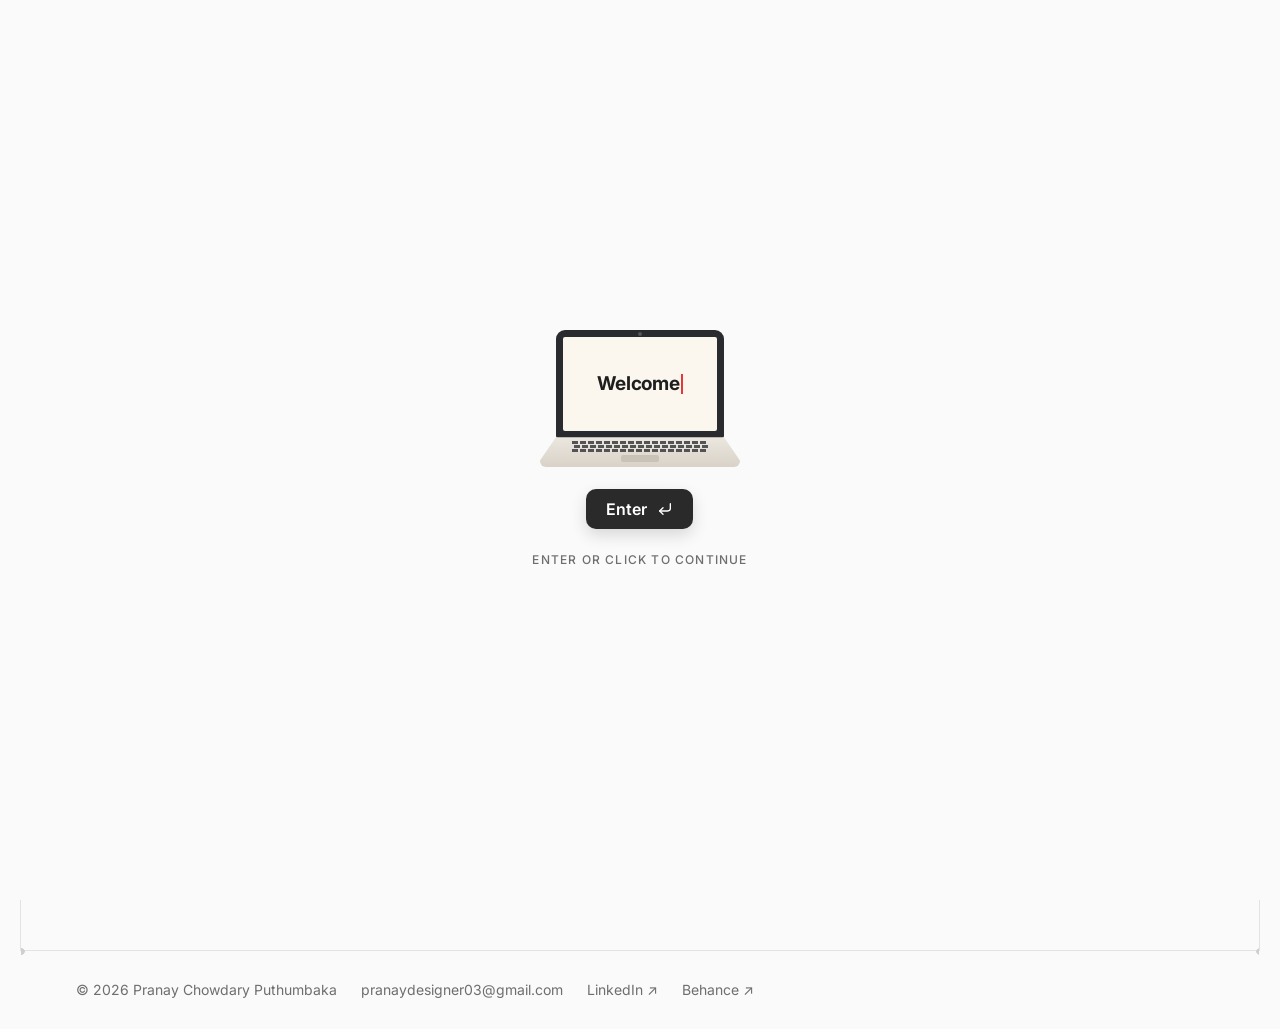
==== commit 6de128c8: "Home: portrait on top; no sound; Resume opens Google Drive - Home: portrait first, intro under it, t" ====
--- a/index.html
+++ b/index.html
@@ -18,7 +18,7 @@
       root.setAttribute('data-theme', theme);
       root.classList.add('js');
       // Welcome + intro play on every fresh visit; skipped when arriving from another page of the site
-      try { if (sessionStorage.getItem('pp-nav')) { root.classList.add('nav-in', 'welcomed'); sessionStorage.removeItem('pp-nav'); } } catch (e) {}
+      var navIn = false; try { if (sessionStorage.getItem('pp-nav')) { navIn = true; sessionStorage.removeItem('pp-nav'); } } catch (e) {} try { if (window.name === 'pp-nav') { navIn = true; window.name = ''; } } catch (e) {} if (navIn) root.classList.add('nav-in', 'welcomed');
     })();
   </script>
 
@@ -49,10 +49,6 @@
       </button>
       <p class="welcome__hint">Enter or click to continue</p>
     </div>
-    <button class="sound-pill" id="soundPill" type="button" aria-pressed="false" aria-label="Toggle sound">
-      <svg width="14" height="14" viewBox="0 0 24 24" fill="none" stroke="currentColor" stroke-width="2" stroke-linecap="round" aria-hidden="true"><path d="M4 9v6M9 5v14M14 8v8M19 11v2"/></svg>
-      <span id="soundPillLabel">Sound off</span>
-    </button>
   </div>
 
   <!-- ============ INTRO TRANSITION ============ -->
@@ -86,19 +82,13 @@
       </nav>
 
       <div class="nav__actions">
-        <button class="icon-btn" id="soundBtn" type="button" aria-label="Toggle sound" aria-pressed="false">
-          <svg width="18" height="18" viewBox="0 0 24 24" fill="none" stroke="currentColor" stroke-width="1.8" stroke-linecap="round" stroke-linejoin="round" aria-hidden="true">
-            <path d="M11 5 6 9H3v6h3l5 4V5z"/>
-            <path class="sound-wave" d="M15.5 8.5a5 5 0 0 1 0 7M18.5 5.5a9 9 0 0 1 0 13"/>
-          </svg>
-        </button>
         <button class="icon-btn" id="themeBtn" type="button" aria-label="Switch to dark theme">
           <svg class="icon-moon" width="18" height="18" viewBox="0 0 24 24" fill="none" stroke="currentColor" stroke-width="1.8" stroke-linecap="round" stroke-linejoin="round" aria-hidden="true"><path d="M21 12.8A9 9 0 1 1 11.2 3a7 7 0 0 0 9.8 9.8z"/></svg>
           <svg class="icon-sun" width="18" height="18" viewBox="0 0 24 24" fill="none" stroke="currentColor" stroke-width="1.8" stroke-linecap="round" aria-hidden="true"><circle cx="12" cy="12" r="4"/><path d="M12 2v2M12 20v2M4.9 4.9l1.4 1.4M17.7 17.7l1.4 1.4M2 12h2M20 12h2M4.9 19.1l1.4-1.4M17.7 6.3l1.4-1.4"/></svg>
         </button>
-        <a class="btn btn--primary btn--sm" href="assets/files/resume.pdf" target="_blank" rel="noopener" aria-label="Resume (opens in a new tab)">
+        <a class="btn btn--primary btn--sm btn--resume" href="https://drive.google.com/file/d/15YdlNEJKuUJEdSD5GdNVbuTQy5E2yW6C/view?usp=sharing" target="_blank" rel="noopener" aria-label="View or download my resume (opens Google Drive in a new tab)">
+          <svg width="14" height="14" viewBox="0 0 24 24" fill="none" stroke="currentColor" stroke-width="2" stroke-linecap="round" stroke-linejoin="round" aria-hidden="true"><path d="M14 3H6a2 2 0 0 0-2 2v14a2 2 0 0 0 2 2h12a2 2 0 0 0 2-2V9z"/><path d="M14 3v6h6M8 13h8M8 17h5"/></svg>
           <span class="btn__label">Resume</span>
-          <svg width="14" height="14" viewBox="0 0 24 24" fill="none" stroke="currentColor" stroke-width="2" stroke-linecap="round" stroke-linejoin="round" aria-hidden="true"><path d="M7 17 17 7M8 7h9v9"/></svg>
         </a>
       </div>
     </div>
@@ -106,11 +96,9 @@
 
   <!-- ============ MAIN ============ -->
   <main class="frame">
-    <section class="hero" aria-labelledby="hero-title">
-      <!-- Left column: text -->
+    <section class="hero hero--stack" aria-labelledby="hero-title">
+      <!-- Text sits under the portrait -->
       <div class="hero__text">
-        <p class="status reveal" style="--d:.05s"><span class="status__dot" aria-hidden="true"></span>Currently Product Designer at Cixcent Technologies</p>
-
         <p class="hero__hi reveal" style="--d:.1s">Hi, I'm <strong>Pranay Chowdary Puthumbaka</strong> <span aria-hidden="true">👋</span></p>
 
         <h1 class="hero__title reveal" id="hero-title" style="--d:.15s">
@@ -133,7 +121,7 @@
         </div>
       </div>
 
-      <!-- Right column: portrait in a circular frame -->
+      <!-- Portrait on top, in a circular frame -->
       <div class="hero__visual reveal" style="--d:.45s">
         <span class="portrait__halo" aria-hidden="true"></span>
         <span class="portrait__glow" aria-hidden="true"></span>
--- a/assets/css/styles.css
+++ b/assets/css/styles.css
@@ -20,6 +20,10 @@
   --btn: #2A2A2A;
   --btn-text: #FFFFFF;
   --accent: #E5383B;
+  /* Trial: handwritten notes + values highlight in blue.
+     To go back to red, set both to var(--accent). */
+  --note: #2F6FEB;
+  --hold: #2F6FEB;
 
 
   --maxw: 1240px;
@@ -43,6 +47,8 @@
   --btn: #F2F2F2;
   --btn-text: #141414;
   --accent: #FF5A5F;
+  --note: #6E9BFF;
+  --hold: #6E9BFF;
 }
 
 /* ---------- 2. Base ---------- */
@@ -454,8 +460,7 @@
   .nav__inner { grid-template-columns: 1fr auto; padding: 10px 16px; row-gap: 10px; }
   .nav__links { grid-column: 1 / -1; grid-row: 2; justify-content: center; }
   .nav__links a { flex: 1; text-align: center; }
-  .btn--sm .btn__label { display: none; }
-  .btn--sm { padding: 0; width: 38px; height: 38px; justify-content: center; }
+  .btn--resume { padding: 0 12px; height: 38px; gap: 6px; }
 
   .hero { padding: 44px 22px 64px; gap: 44px; }
   .status { font-size: 12.5px; padding: 7px 12px; }
@@ -502,6 +507,9 @@
 
 /* 5. Skills */
 .tag-list { display: flex; flex-wrap: wrap; gap: 10px; }
+.chip--i { display: inline-flex; align-items: center; gap: 8px; transition: translate .25s var(--ease), border-color .25s; }
+.chip--i svg { flex: none; color: var(--hold); }
+.chip--i:hover { translate: 0 -2px; border-color: color-mix(in srgb, var(--hold) 35%, var(--line)); }
 
 /* 6. FAQ accordion (native <details>) */
 .faq { border-top: 1px solid var(--line); max-width: 860px; }
@@ -585,7 +593,7 @@
   box-shadow: 0 10px 24px rgba(0,0,0,.06);
 }
 .icon-tile--sm { width: 50px; height: 50px; border-radius: 14px; }
-.icon-tile--accent { color: var(--accent); background: color-mix(in srgb, var(--accent) 9%, var(--surface-2)); border-color: color-mix(in srgb, var(--accent) 28%, var(--line)); }
+.icon-tile--accent { color: var(--hold); background: color-mix(in srgb, var(--hold) 6%, var(--surface-2)); border-color: color-mix(in srgb, var(--hold) 20%, var(--line)); box-shadow: 0 8px 20px rgba(0,0,0,.05); }
 .icon-tile--dark { background: var(--btn); color: var(--btn-text); border-color: var(--btn); }
 .icon-tile__check {
   position: absolute; right: -5px; bottom: -5px;
@@ -604,10 +612,14 @@
   color: var(--text-strong);
 }
 .about-name .dot { color: var(--accent); }
-.a-intro__role { margin: 0 0 6px; font-size: 20px; color: var(--text); }
-.a-intro__role strong { font-weight: 600; }
-.a-intro__from { margin: 0 0 30px; font-size: 15px; color: var(--muted); }
-.a-intro__line { margin: 0; font-size: 20px; font-weight: 300; line-height: 1.5; color: var(--muted); }
+.a-intro__headline {
+  margin: 0 0 18px; max-width: 560px;
+  font-size: clamp(22px, 2.3vw, 30px); font-weight: 300; line-height: 1.3; letter-spacing: -.02em;
+  color: var(--text-strong);
+}
+.a-intro__headline strong { font-weight: 600; }
+.a-intro__desc { margin: 0 0 22px; max-width: 540px; font-size: 16px; line-height: 1.65; color: var(--muted); }
+.a-intro__meta { margin-bottom: 0; font-size: 14px; }
 
 .a-intro__photo { position: relative; margin: 0; justify-self: center; width: min(340px, 80vw); }
 .a-intro__photo img {
@@ -624,8 +636,9 @@
   -webkit-mask-composite: xor; mask-composite: exclude;
   animation: ring-turn 10s linear infinite, float 6s ease-in-out infinite;
 }
-.note--photo {
-  position: absolute; z-index: 2; top: -18px; left: -150px; rotate: -7deg; white-space: nowrap;
+.note__emoji { font-family: "Apple Color Emoji", "Segoe UI Emoji", "Noto Color Emoji", sans-serif; font-size: 24px; margin-left: 4px; }
+.note--photo { color: var(--note);
+  position: absolute; z-index: 2; top: -46px; left: -110px; rotate: -4deg; white-space: nowrap;
 }
 .note__arrow { position: absolute; right: -40px; top: 18px; }
 
@@ -650,43 +663,89 @@
 }
 .step:hover { translate: 0 -4px; box-shadow: 0 16px 30px rgba(0,0,0,.07); }
 .step__num { position: absolute; top: 20px; right: 20px; font-size: 13px; font-weight: 600; color: var(--muted); }
-.step:first-child .step__num { color: var(--accent); }
+.step:first-child .step__num { color: var(--hold); }
 .step h3 { margin: 18px 0 6px; font-size: 17px; font-weight: 600; color: var(--text-strong); }
 .step p { margin: 0; font-size: 14px; color: var(--muted); }
 
-/* 4. Experience cards */
-.xp { display: grid; grid-template-columns: 1.4fr 1fr 1fr; gap: 16px; }
+/* 4. Experience cards: role on the left, what I did on the right */
+.xp { display: grid; gap: 16px; }
 .xp__card {
-  position: relative; padding: 28px;
-  background: var(--surface-2); border: 1px solid var(--line); border-radius: 16px;
+  position: relative;
+  display: grid; grid-template-columns: 260px 1fr; gap: 40px;
+  padding: 36px 40px;
+  background: var(--surface-2); border: 1px solid var(--line); border-radius: 18px;
   transition: translate .3s var(--ease), box-shadow .3s var(--ease);
 }
 .xp__card:hover { translate: 0 -4px; box-shadow: 0 16px 30px rgba(0,0,0,.07); }
-.xp__card--now { border-color: color-mix(in srgb, var(--accent) 35%, var(--line)); }
+.xp__card--now { border-color: color-mix(in srgb, var(--hold) 30%, var(--line)); }
 .xp__badge {
-  position: absolute; top: 22px; right: 22px;
-  display: inline-flex; align-items: center; gap: 6px; padding: 4px 10px; border-radius: 99px;
+  display: inline-flex; align-items: center; gap: 6px; margin-bottom: 14px; padding: 4px 10px; border-radius: 99px;
   font-size: 11px; font-weight: 600; letter-spacing: .08em; text-transform: uppercase;
-  color: var(--accent); background: color-mix(in srgb, var(--accent) 10%, transparent);
+  color: var(--hold); background: color-mix(in srgb, var(--hold) 10%, transparent);
 }
 .xp__badge::before { content: ""; width: 6px; height: 6px; border-radius: 50%; background: currentColor; animation: blink 1.6s ease-in-out infinite; }
+.xp__meta { display: flex; flex-direction: column; align-items: flex-start; }
 .xp__date { font-size: 13px; font-weight: 500; color: var(--muted); }
-.xp__card h3 { margin: 10px 0 2px; font-size: 20px; font-weight: 600; color: var(--text-strong); }
-.xp__org { margin: 0 0 14px; font-size: 15px; color: var(--text); }
-.xp__card p:not(.xp__org) { margin: 0 0 6px; font-size: 15px; color: var(--muted); }
-
-/* 5. Values on a wavy path */
-.values { position: relative; }
-.values__path { position: absolute; left: 0; top: 0; width: 100%; height: 114px; color: var(--line-dot); }
+.xp__meta h3 { margin: 10px 0 2px; font-size: 22px; font-weight: 600; letter-spacing: -.015em; color: var(--text-strong); }
+.xp__org { margin: 0; font-size: 15px; color: var(--text); }
+.xp__summary { margin: 0 0 16px; font-size: 16px; line-height: 1.6; color: var(--text); }
+.xp__list { list-style: none; margin: 0; padding: 0; display: grid; gap: 10px; }
+.xp__list li { position: relative; padding-left: 20px; font-size: 15px; line-height: 1.6; color: var(--muted); }
+.xp__list li::before {
+  content: ""; position: absolute; left: 3px; top: .62em;
+  width: 6px; height: 6px; border-radius: 50%; background: var(--line-dot);
+}
+.xp__card--now .xp__list li::before { background: var(--hold); }
+.xp__group { margin: 22px 0 10px; font-size: 13px; font-weight: 600; letter-spacing: .04em; text-transform: uppercase; color: var(--text-strong); }
+.xp__where { align-self: stretch; margin: 14px 0 0; padding-top: 14px; border-top: 1px solid var(--line); font-size: 13px; line-height: 1.5; color: var(--muted); }
+
+/* 5. Values on a wavy path: the accent line draws in as you scroll,
+   and each value lights up (icon draws, title gets a marker highlight) as the line reaches it */
+.values { position: relative; isolation: isolate; }
+
+[data-theme="dark"] .icon-tile--value { background: linear-gradient(150deg, rgba(110,155,255,.16), rgba(110,155,255,.05)); border-color: rgba(255,255,255,.1); box-shadow: inset 0 1px 0 rgba(255,255,255,.08); }
+[data-theme="dark"] .value.is-lit .icon-tile--value { background: linear-gradient(145deg, color-mix(in srgb, var(--hold) 18%, rgba(255,255,255,.06)), rgba(255,255,255,.03)); border-color: rgba(255,255,255,.14); box-shadow: inset 0 1px 0 rgba(255,255,255,.1); }
+.values__path { position: absolute; left: 0; top: 0; width: 100%; height: 130px; overflow: visible; }
+.values__base { fill: none; stroke: var(--line-dot); stroke-width: 1.5; stroke-dasharray: 5 7; }
+.values__progress { fill: none; stroke: var(--hold); stroke-width: 2; stroke-linecap: round; stroke-dasharray: 1; stroke-dashoffset: 1; transition: stroke-dashoffset .25s linear; }
+.no-anim .values__progress { stroke-dashoffset: 0; }
 .values__list { position: relative; list-style: none; margin: 0; padding: 0; display: grid; grid-template-columns: repeat(5, 1fr); gap: 16px; text-align: center; }
-.value:nth-child(even) { margin-top: 64px; }
-.value .icon-tile { animation: tile-bob 5.5s ease-in-out infinite; }
-.value:nth-child(2) .icon-tile { animation-delay: .5s; }
-.value:nth-child(3) .icon-tile { animation-delay: 1s; }
-.value:nth-child(4) .icon-tile { animation-delay: 1.5s; }
-.value:nth-child(5) .icon-tile { animation-delay: 2s; }
-.value h3 { margin: 14px 0 4px; font-size: 17px; font-weight: 600; color: var(--text-strong); }
-.value p { margin: 0 auto; max-width: 170px; font-size: 14px; color: var(--muted); }
+.value:nth-child(even) { margin-top: 68px; }
+
+.icon-tile--value {
+  width: 72px; height: 72px; border-radius: 20px; color: var(--muted);
+  color: var(--hold); border-width: 1.5px;
+  background: linear-gradient(150deg, rgba(232,240,255,.85), rgba(214,228,255,.45));
+  border-color: rgba(255,255,255,.85);
+  box-shadow: inset 0 1px 0 rgba(255,255,255,.9), inset 0 -1px 0 rgba(47,111,235,.08);
+  transition: background-color .5s var(--ease), color .5s var(--ease), border-color .5s var(--ease), scale .5s var(--ease), box-shadow .5s var(--ease);
+}
+.value.is-lit .icon-tile--value {
+  color: var(--hold); scale: 1.05;
+  background: linear-gradient(150deg, rgba(219,232,255,.95), rgba(190,212,255,.55));
+  border-color: rgba(255,255,255,.95);
+  box-shadow: inset 0 1px 0 rgba(255,255,255,1), inset 0 -1px 0 rgba(47,111,235,.12);
+  animation: tile-bob 5s ease-in-out infinite;
+}
+.value:nth-child(2).is-lit .icon-tile--value { animation-delay: .5s; }
+.value:nth-child(3).is-lit .icon-tile--value { animation-delay: 1s; }
+.value:nth-child(4).is-lit .icon-tile--value { animation-delay: 1.5s; }
+.value:nth-child(5).is-lit .icon-tile--value { animation-delay: 2s; }
+/* icons draw themselves in */
+.js:not(.no-anim) .icon-tile--value svg * { stroke-dasharray: 1; stroke-dashoffset: 1; transition: stroke-dashoffset 1s var(--ease) .15s; }
+.js:not(.no-anim) .value.is-lit .icon-tile--value svg * { stroke-dashoffset: 0; }
+
+.value__num { display: block; margin-top: 18px; font-size: 12px; font-weight: 600; letter-spacing: .14em; color: var(--muted); transition: color .5s; }
+.value.is-lit .value__num { color: var(--hold); }
+.value h3 { margin: 6px 0 8px; font-size: 21px; font-weight: 600; letter-spacing: -.015em; color: var(--text-strong); }
+/* marker-style highlight that sweeps under the title */
+.hl {
+  padding: 0 3px;
+  background: linear-gradient(color-mix(in srgb, var(--hold) 15%, transparent), color-mix(in srgb, var(--hold) 15%, transparent)) no-repeat 0 90% / 0% 35%;
+  transition: background-size .8s var(--ease) .3s;
+}
+.value.is-lit .hl, .no-anim .hl { background-size: 100% 35%; }
+.value p { margin: 0 auto; max-width: 180px; font-size: 15px; line-height: 1.5; color: var(--muted); }
 
 /* placeholders until Pranay sends images */
 .placeholder {
@@ -697,29 +756,47 @@
 }
 
 /* 7. Hobbies */
-.hobbies { display: grid; grid-template-columns: repeat(4, 1fr); gap: 24px; margin-top: 44px; }
+.hobbies { display: grid; grid-template-columns: repeat(2, minmax(0, 340px)); justify-content: center; gap: 32px; margin-top: 44px; }
 .hobby__img { aspect-ratio: 1; margin-bottom: 16px; border-radius: 18px; transition: transform .4s var(--ease); }
-.hobby__img img { width: 100%; height: 100%; object-fit: contain; }
+.hobby__img img, .hobby__img svg { width: 100%; height: 100%; object-fit: contain; }
+.hobby__art { display: grid; place-items: center; padding: 28px; background: linear-gradient(160deg, #EEF4FF, #F8FAFF); border: 1px solid var(--line); }
+[data-theme="dark"] .hobby__art { background: linear-gradient(160deg, #1A2233, #161A22); }
+.hobby__art .ball { transform-box: fill-box; transform-origin: center; animation: ball-bob 2.6s ease-in-out infinite; }
+.hobby__art .plane { animation: plane-fly 6s ease-in-out infinite; }
+@keyframes ball-bob { 0%,100% { translate: 0 0; } 50% { translate: -10px -14px; rotate: 160deg; } }
+@keyframes plane-fly { 0%,100% { translate: 0 0; } 50% { translate: 10px -8px; } }
 .hobby:hover .hobby__img { transform: translateY(-6px) rotate(-2deg); }
 .hobby h3 { margin: 4px 0 4px; font-size: 17px; font-weight: 600; color: var(--text-strong); }
 .hobby p:not(.note) { margin: 0; font-size: 14px; color: var(--muted); }
 
-/* 8. Travel polaroids */
-.polaroids { display: grid; grid-template-columns: repeat(4, 1fr); gap: 28px; padding-bottom: 20px; }
-.polaroid {
-  margin: 0; padding: 12px 12px 14px;
-  background: var(--surface-2); border: 1px solid var(--line); border-radius: 6px;
-  box-shadow: 0 16px 34px rgba(0,0,0,.08);
-  rotate: -3deg;
-  transition: rotate .45s var(--ease), scale .45s var(--ease), box-shadow .45s var(--ease);
-}
-.polaroid:nth-child(2) { rotate: 2.5deg; margin-top: 40px; }
-.polaroid:nth-child(3) { rotate: -1.5deg; }
-.polaroid:nth-child(4) { rotate: 3deg; margin-top: 28px; }
-.polaroid:hover { rotate: 0deg; scale: 1.04; box-shadow: 0 24px 44px rgba(0,0,0,.12); }
-.polaroid__img { aspect-ratio: 4 / 5; border-radius: 3px; overflow: hidden; }
-.polaroid__img img { width: 100%; height: 100%; object-fit: cover; }
-.polaroid figcaption { margin-top: 10px; font-family: "Caveat", cursive; font-size: 22px; font-weight: 600; color: var(--text-strong); }
+/* 8. Places: one framed collage per place (1 tall photo + 2 stacked) */
+.places { display: grid; grid-template-columns: 1fr 1fr; gap: 40px; }
+.place { margin: 0; }
+.collage {
+  display: grid; grid-template-columns: 1.15fr 1fr; grid-template-rows: 1fr 1fr; gap: 10px;
+  aspect-ratio: 5 / 4; padding: 10px;
+  background: var(--surface-2); border: 1px solid var(--line); border-radius: 18px;
+  box-shadow: 0 18px 40px rgba(0,0,0,.08);
+  transition: translate .4s var(--ease), box-shadow .4s var(--ease);
+}
+.place:nth-child(1) .collage { rotate: -1.2deg; }
+.place:nth-child(2) .collage { rotate: 1.2deg; }
+.place:hover .collage { rotate: 0deg; translate: 0 -4px; box-shadow: 0 26px 50px rgba(0,0,0,.12); transition: rotate .4s var(--ease), translate .4s var(--ease), box-shadow .4s var(--ease); }
+.collage__item { position: relative; overflow: hidden; border-radius: 10px; }
+.collage__item:first-of-type { grid-row: 1 / 3; }
+/* Pondicherry: wide group photo across the top, two photos below */
+.collage--wide { grid-template-columns: 1fr 1fr; grid-template-rows: 1.25fr 1fr; }
+.collage--wide .collage__item:first-of-type { grid-row: 1; grid-column: 1 / 3; }
+.collage__item img { display: block; width: 100%; height: 100%; object-fit: cover; transition: scale .6s var(--ease); }
+.collage__item:hover img { scale: 1.05; }
+.place figcaption { display: flex; align-items: baseline; gap: 10px; margin-top: 18px; padding-left: 4px; }
+.place__name {
+  font-family: "Caveat", cursive; font-size: 34px; font-weight: 700; line-height: 1.15; padding: 0 6px 2px 0;
+  background: linear-gradient(90deg, #2F6FEB, #7A5AF5 55%, #E5383B);
+  -webkit-background-clip: text; background-clip: text; color: transparent;
+}
+.place:nth-child(2) .place__name { background-image: linear-gradient(90deg, #E5383B, #F2A33D 55%, #2FA866); }
+.place__where { font-size: 13px; font-weight: 500; letter-spacing: .1em; text-transform: uppercase; color: var(--muted); }
 
 /* 10. Let's connect */
 .a-connect { display: grid; grid-template-columns: 1.1fr .9fr; gap: 56px; align-items: start; }
@@ -732,17 +809,18 @@
   background: var(--surface-2); border: 1px solid var(--line); border-radius: 18px;
   box-shadow: 0 20px 40px rgba(0,0,0,.05);
 }
-.note--form { position: absolute; top: -34px; right: 24px; rotate: -4deg; }
+.note--form { position: absolute; top: -34px; right: 24px; rotate: -4deg; white-space: nowrap; }
+@media (min-width: 1021px) { .note--form { right: 64px; } }
 
 @media (max-width: 1020px) {
   .a-intro { grid-template-columns: 1fr; min-height: auto; gap: 72px; }
   .a-intro__photo { justify-self: center; }
   .steps { grid-template-columns: repeat(2, 1fr); }
-  .xp { grid-template-columns: 1fr; }
+  .xp__card { grid-template-columns: 1fr; gap: 18px; padding: 26px; }
   .values__path { display: none; }
   .values__list { grid-template-columns: repeat(3, 1fr); row-gap: 36px; }
   .value:nth-child(even) { margin-top: 0; }
-  .hobbies, .polaroids { grid-template-columns: repeat(2, 1fr); }
+  .places { grid-template-columns: 1fr; gap: 48px; }
   .a-connect { grid-template-columns: 1fr; gap: 64px; }
 }
 @media (max-width: 640px) {
@@ -752,16 +830,751 @@
   .flow__arrow svg { width: 38px; }
   .steps { grid-template-columns: 1fr; }
   .values__list { grid-template-columns: repeat(2, 1fr); }
+  .value:last-child { grid-column: 1 / -1; }
   .hobbies { gap: 16px; }
-  .polaroids { gap: 18px; }
-  .polaroid:nth-child(2), .polaroid:nth-child(4) { margin-top: 24px; }
-  .note--photo { left: -6px; top: -44px; }
+  .note--photo { left: 0; top: -44px; font-size: 24px; }
+  .note--photo .note__emoji { font-size: 18px; }
   .note__arrow { display: none; }
-  .a-intro__line { font-size: 18px; }
-}
+}
+
+/* small light-blue glass icon badge (hobby cards, place collages) */
+.hobby__art, .collage { position: relative; }
+.glass-badge {
+  position: absolute; top: 14px; left: 14px; z-index: 2;
+  display: grid; place-items: center; width: 40px; height: 40px; border-radius: 12px;
+  color: var(--hold);
+  background: linear-gradient(150deg, rgba(232,240,255,.92), rgba(214,228,255,.6));
+  border: 1.5px solid rgba(255,255,255,.95);
+  -webkit-backdrop-filter: blur(8px); backdrop-filter: blur(8px);
+  box-shadow: inset 0 1px 0 #fff;
+}
+.glass-badge--pin { top: 20px; left: 20px; width: 34px; height: 34px; border-radius: 10px; }
+[data-theme="dark"] .glass-badge { background: linear-gradient(150deg, rgba(110,155,255,.22), rgba(110,155,255,.08)); border-color: rgba(255,255,255,.14); box-shadow: none; }
+
+/* ---------- Decorations: thread, floaters, travel doodles ---------- */
+.a-intro, .a-center, .places-sec { position: relative; }
+/* dashed thread from the intro photo down to the Curiosity tile; draws on scroll */
+.thread { position: absolute; z-index: 0; pointer-events: none; color: color-mix(in srgb, var(--hold) 55%, var(--line-dot)); }
+.thread--origin { top: -150px; left: 0; width: 100%; height: 510px; }
+.thread path { fill: none; stroke: currentColor; stroke-width: 1.6; stroke-linecap: round; stroke-dasharray: 2 7; }
+.thread__dot { fill: var(--hold); }
+.thread svg, .thread { overflow: visible; }
+.thread .draw { stroke-dasharray: 1; stroke-dashoffset: 1; stroke-width: 1.6; }
+.thread.is-in .draw, .no-anim .thread .draw { stroke-dashoffset: 0; transition: stroke-dashoffset 2.2s var(--ease) .2s; }
+.thread .mask-stroke { stroke: #fff; stroke-dasharray: 1; stroke-dashoffset: 1; stroke-width: 4; }
+.thread.is-in .mask-stroke, .no-anim .thread .mask-stroke { stroke-dashoffset: 0; transition: stroke-dashoffset 2.2s var(--ease) .2s; }
+.a-center > *:not(.thread):not(.floater) { position: relative; z-index: 1; }
+
+/* small floating shapes */
+.floater { position: absolute; z-index: 0; pointer-events: none; color: color-mix(in srgb, var(--hold) 60%, transparent); animation: float-y 7s ease-in-out infinite; }
+.floater:nth-of-type(2n) { animation-duration: 9s; animation-delay: -2s; }
+.floater:nth-of-type(3n) { animation-duration: 8s; animation-delay: -4s; color: color-mix(in srgb, #7A5AF5 50%, transparent); }
+@keyframes float-y { 0%, 100% { translate: 0 0; rotate: 0deg; } 50% { translate: 0 -14px; rotate: 8deg; } }
+
+/* travel doodles around the places heading */
+.doodles { position: absolute; inset: 0; pointer-events: none; }
+.doodle { position: absolute; color: color-mix(in srgb, var(--hold) 70%, var(--muted)); animation: float-y 8s ease-in-out infinite; }
+.doodle--plane { top: 34px; right: 6%; animation-duration: 6s; }
+.doodle--pin { top: 120px; right: 34%; animation-delay: -3s; }
+.doodle--compass { bottom: 40px; left: 46%; animation-delay: -1.5s; }
+.doodle--sun { top: 70px; left: 52%; color: #F2B33D; animation-delay: -5s; }
+.places { position: relative; z-index: 1; }
+@media (max-width: 1020px) { .thread--origin { display: none; } .doodle--pin, .doodle--compass { display: none; } }
+@media (max-width: 640px) { .floater { display: none; } .doodle--sun { left: auto; right: 4%; top: 10px; } .doodle--plane { top: auto; bottom: 8px; } }
+
+/* =========================================================
+   PROJECTS + CASE STUDY
+   ========================================================= */
+/* Device frames */
+.browser {
+  overflow: hidden; border-radius: 14px;
+  background: var(--surface-2); border: 1px solid var(--line);
+  box-shadow: 0 24px 50px rgba(0,0,0,.10);
+}
+.browser__bar { display: flex; align-items: center; gap: 6px; padding: 10px 14px; border-bottom: 1px solid var(--line); background: var(--surface); }
+.browser__bar span { width: 9px; height: 9px; border-radius: 50%; background: var(--line-dot); }
+.browser__bar span:nth-child(1) { background: #FF6159; } .browser__bar span:nth-child(2) { background: #FFBD2E; } .browser__bar span:nth-child(3) { background: #28C941; }
+.browser__bar i { margin-left: 12px; padding: 3px 12px; border-radius: 6px; background: var(--surface-2); font-style: normal; font-size: 11px; color: var(--muted); }
+.browser img { display: block; width: 100%; height: auto; }
+.phone {
+  overflow: hidden; width: 200px; padding: 8px; border-radius: 30px;
+  background: #1B1C1F; box-shadow: 0 24px 50px rgba(0,0,0,.22);
+}
+.phone img { display: block; width: 100%; height: auto; border-radius: 23px; }
+
+/* Projects list */
+.p-hero { padding-bottom: 40px; }
+.p-list { padding-top: 40px; }
+.p-card {
+  display: grid; grid-template-columns: 1.2fr 1fr; gap: 56px; align-items: center;
+  padding: 36px; border-radius: 24px;
+  background: var(--surface-2); border: 1px solid var(--line);
+  transition: box-shadow .4s var(--ease), translate .4s var(--ease);
+}
+.p-card:hover { translate: 0 -4px; box-shadow: 0 30px 60px rgba(0,0,0,.08); }
+.p-card + .p-card { margin-top: 28px; }
+.p-card__media {
+  position: relative; display: block; padding: 34px 70px 34px 28px; border-radius: 18px;
+  background: linear-gradient(150deg, #EEF4FF, #F7F2FF 60%, #FFF4EC);
+}
+[data-theme="dark"] .p-card__media { background: linear-gradient(150deg, #18202E, #1E1A28 60%, #261E1A); }
+.p-card__media .browser { transition: transform .6s var(--ease); }
+.p-card__media .phone { position: absolute; right: 22px; bottom: -18px; width: 130px; border-radius: 22px; padding: 6px; transition: transform .6s var(--ease); }
+.p-card__media .phone img { border-radius: 17px; }
+.p-card:hover .browser { transform: scale(1.02); }
+.p-card:hover .phone { transform: translateY(-8px) rotate(-2deg); }
+.browser--card img { aspect-ratio: 16 / 10; object-fit: cover; object-position: top; }
+.p-card__tags { display: flex; flex-wrap: wrap; gap: 8px; margin-bottom: 16px; }
+.tag { padding: 5px 11px; border-radius: 99px; font-size: 12px; font-weight: 500; color: var(--hold); background: color-mix(in srgb, var(--hold) 9%, transparent); }
+.p-card__title { margin: 0 0 8px; font-size: clamp(28px, 3vw, 38px); font-weight: 700; letter-spacing: -.03em; color: var(--text-strong); }
+.p-card__line { margin: 0 0 14px; font-size: 19px; font-weight: 300; line-height: 1.4; color: var(--text-strong); }
+.p-card__desc { margin: 0 0 18px; font-size: 15px; line-height: 1.65; color: var(--muted); }
+.p-card__meta { margin-bottom: 26px; font-size: 14px; }
+.p-more { display: block; width: max-content; margin: 56px auto 0; }
+
+/* Case study */
+.cs-back { display: inline-flex; gap: 8px; margin-bottom: 28px; font-size: 14px; font-weight: 500; color: var(--muted); }
+.cs-back:hover { color: var(--text-strong); }
+.cs-hero .section-title--xl { margin-bottom: 14px; }
+.cs-hero__line { max-width: 640px; margin: 0 0 34px; font-size: clamp(19px, 1.8vw, 23px); font-weight: 300; line-height: 1.45; color: var(--text-strong); }
+.cs-facts { display: grid; grid-template-columns: repeat(4, 1fr); gap: 0; margin: 0 0 56px; border-top: 1px solid var(--line); border-bottom: 1px solid var(--line); }
+.cs-facts div { padding: 18px 20px 18px 0; }
+.cs-facts div + div { padding-left: 20px; border-left: 1px solid var(--line); }
+.cs-facts dt { margin-bottom: 6px; font-size: 12px; font-weight: 600; letter-spacing: .12em; text-transform: uppercase; color: var(--muted); }
+.cs-facts dd { margin: 0; font-size: 15px; font-weight: 500; color: var(--text-strong); }
+.cs-hero__media { position: relative; padding: 0 90px 40px 0; }
+.cs-hero__media .phone { position: absolute; right: 0; bottom: 0; width: 210px; animation: float 6s ease-in-out infinite; }
+
+.cs-split { display: grid; grid-template-columns: 1fr 1fr; gap: 16px; }
+.cs-card { padding: 30px; background: var(--surface-2); border: 1px solid var(--line); border-radius: 18px; }
+.cs-card > p { margin: 0; font-size: 17px; line-height: 1.65; color: var(--text); }
+
+.cs-steps { list-style: none; margin: 0; padding: 0; display: grid; grid-template-columns: repeat(5, 1fr); gap: 16px; counter-reset: none; }
+.cs-step { position: relative; padding: 24px 20px; background: var(--surface-2); border: 1px solid var(--line); border-radius: 16px; }
+.cs-step .icon-tile { color: var(--hold); }
+.cs-step__num { position: absolute; top: 22px; right: 20px; font-size: 13px; font-weight: 600; color: var(--muted); }
+.cs-step h3 { margin: 18px 0 6px; font-size: 17px; font-weight: 600; color: var(--text-strong); }
+.cs-step p { margin: 0; font-size: 14px; line-height: 1.55; color: var(--muted); }
+.cs-step:not(:last-child)::after {
+  content: ""; position: absolute; top: 48px; right: -12px; width: 8px; height: 8px; z-index: 1;
+  border-top: 1.5px solid var(--line-dot); border-right: 1.5px solid var(--line-dot); rotate: 45deg;
+}
+
+.cs-features { display: grid; gap: 88px; }
+.cs-feature { display: grid; grid-template-columns: .8fr 1.4fr; gap: 56px; align-items: center; }
+.cs-feature--flip { grid-template-columns: 1.4fr .8fr; }
+.cs-feature--flip .cs-feature__text { order: 2; }
+.cs-feature__text h3 { margin: 0 0 12px; font-size: 26px; font-weight: 600; letter-spacing: -.02em; line-height: 1.2; color: var(--text-strong); }
+.cs-feature__text p { margin: 0; font-size: 16px; line-height: 1.7; color: var(--muted); }
+
+.cs-center { text-align: center; }
+.cs-center .a-title { margin: 0 auto 18px; }
+.cs-devices { position: relative; display: flex; align-items: flex-end; justify-content: center; gap: 0; max-width: 980px; margin: 0 auto; padding-bottom: 20px; }
+.browser--device { width: 82%; }
+.cs-devices .phone { width: 210px; margin-left: -110px; margin-bottom: -20px; animation: float 6s ease-in-out infinite; }
+
+.cs-next__card {
+  display: flex; justify-content: space-between; align-items: center; gap: 32px; flex-wrap: wrap;
+  padding: 40px; border-radius: 24px;
+  background: linear-gradient(150deg, #EEF4FF, #F7F2FF 60%, #FFF4EC); border: 1px solid var(--line);
+}
+[data-theme="dark"] .cs-next__card { background: linear-gradient(150deg, #18202E, #1E1A28 60%, #261E1A); }
+.cs-next__card .a-title { margin: 0; }
+
+@media (max-width: 1020px) {
+  .p-card { grid-template-columns: 1fr; gap: 40px; padding: 26px; }
+  .cs-facts { grid-template-columns: repeat(2, 1fr); }
+  .cs-facts div:nth-child(3) { padding-left: 0; border-left: 0; }
+  .cs-facts div:nth-child(n+3) { border-top: 1px solid var(--line); }
+  .cs-split { grid-template-columns: 1fr; }
+  .cs-steps { grid-template-columns: repeat(2, 1fr); }
+  .cs-step::after { display: none; }
+  .cs-feature, .cs-feature--flip { grid-template-columns: 1fr; gap: 28px; }
+  .cs-feature--flip .cs-feature__text { order: 0; }
+  .cs-features { gap: 64px; }
+}
+@media (max-width: 640px) {
+  .p-card__media { padding: 20px 44px 24px 16px; }
+  .p-card__media .phone { width: 92px; right: 10px; border-radius: 16px; padding: 4px; }
+  .p-card__media .phone img { border-radius: 12px; }
+  .cs-hero__media { padding: 0 44px 30px 0; }
+  .cs-hero__media .phone { width: 120px; border-radius: 20px; padding: 5px; }
+  .cs-steps { grid-template-columns: 1fr; }
+  .cs-devices .phone { width: 120px; margin-left: -70px; border-radius: 20px; padding: 5px; }
+  .browser--device { width: 90%; }
+  .cs-next__card { padding: 28px; }
+  .browser__bar i { display: none; }
+}
+
+/* Case study: problem, research, delivered */
+.p-card__facts { display: grid; grid-template-columns: 1fr 1fr; gap: 12px 20px; margin: 0 0 16px; padding: 16px 0; border-top: 1px solid var(--line); border-bottom: 1px solid var(--line); }
+.p-card__facts dt { font-size: 11px; font-weight: 600; letter-spacing: .12em; text-transform: uppercase; color: var(--muted); }
+.p-card__facts dd { margin: 2px 0 0; font-size: 14px; font-weight: 500; color: var(--text-strong); }
+.p-card__problem { margin: 0 0 24px; font-size: 14.5px; line-height: 1.6; color: var(--muted); }
+.p-card__problem span { display: inline-block; margin-right: 6px; padding: 2px 8px; border-radius: 6px; font-size: 11px; font-weight: 600; letter-spacing: .08em; text-transform: uppercase; color: var(--accent); background: color-mix(in srgb, var(--accent) 9%, transparent); }
+
+.cs-problem { max-width: 780px; margin: 0 0 36px; font-size: clamp(19px, 1.8vw, 23px); font-weight: 300; line-height: 1.5; color: var(--text-strong); }
+.cs-problem strong { font-weight: 600; }
+.cs-compare { display: grid; grid-template-columns: 1fr 1fr; gap: 16px; }
+.cs-compare__col--before { background: var(--surface); }
+.cs-compare__col--after { border-color: color-mix(in srgb, var(--hold) 30%, var(--line)); }
+.cs-checks { list-style: none; margin: 0; padding: 0; display: grid; gap: 14px; }
+.cs-checks li { display: flex; gap: 12px; align-items: flex-start; font-size: 15.5px; line-height: 1.55; color: var(--text); }
+.cs-checks strong { font-weight: 600; color: var(--text-strong); }
+.cs-mark { flex: none; display: grid; place-items: center; width: 24px; height: 24px; margin-top: 1px; border-radius: 50%; }
+.cs-compare__col--before .cs-mark { color: var(--accent); background: color-mix(in srgb, var(--accent) 10%, transparent); }
+.cs-compare__col--after .cs-mark { color: var(--hold); background: color-mix(in srgb, var(--hold) 12%, transparent); }
+
+.cs-research-grid { display: grid; grid-template-columns: repeat(3, 1fr); gap: 16px; }
+.cs-research .icon-tile { color: var(--hold); margin-bottom: 18px; }
+.cs-research h3 { margin: 0 0 8px; font-size: 19px; font-weight: 600; color: var(--text-strong); }
+.cs-research p { margin: 0; font-size: 15px; line-height: 1.6; color: var(--muted); }
+
+.cs-delivered { list-style: none; margin: 0; padding: 0; border-top: 1px solid var(--line); }
+.cs-delivered li { display: grid; grid-template-columns: 280px 1fr; gap: 24px; padding: 20px 0; border-bottom: 1px solid var(--line); }
+.cs-delivered strong { font-size: 18px; font-weight: 600; color: var(--text-strong); }
+.cs-delivered span { font-size: 15.5px; line-height: 1.6; color: var(--muted); }
+
+@media (max-width: 1020px) {
+  .cs-compare, .cs-research-grid { grid-template-columns: 1fr; }
+  .cs-delivered li { grid-template-columns: 1fr; gap: 4px; }
+}
+
+/* Project card reel: an auto-playing preview (caption + screen), one slide at a time */
+.reel {
+  position: relative; display: block; overflow: hidden; aspect-ratio: 16 / 11; padding: 0 !important;
+  border-radius: 18px; background: #12161F; isolation: isolate;
+}
+[data-theme="dark"] .reel { background: #0C0F15; }
+.reel::before { /* soft blue light in the corner */
+  content: ""; position: absolute; inset: auto -20% -40% auto; width: 70%; aspect-ratio: 1; z-index: -1;
+  background: radial-gradient(closest-side, rgba(47,111,235,.35), transparent);
+}
+.reel__slide {
+  position: absolute; inset: 0; display: grid; grid-template-columns: .8fr 1.6fr; align-items: center; gap: 18px;
+  padding: 26px 0 26px 26px; opacity: 0; transition: opacity .25s ease;
+}
+.reel__slide.is-active { opacity: 1; transition: opacity .4s var(--ease) .1s; }
+.reel__cap { display: grid; gap: 8px; color: #fff; translate: 0 10px; opacity: 0; transition: translate .45s var(--ease) .05s, opacity .45s var(--ease) .05s; }
+.reel__slide.is-active .reel__cap { translate: 0 0; opacity: 1; }
+.reel__cap strong { color: #fff; font-size: clamp(17px, 1.7vw, 22px); font-weight: 600; letter-spacing: -.02em; line-height: 1.2; }
+.reel__cap span { font-size: 12.5px; line-height: 1.5; color: rgba(255,255,255,.6); }
+.reel__shot {
+  height: 86%; overflow: hidden; border-radius: 10px 0 0 10px; background: #fff;
+  box-shadow: 0 20px 40px rgba(0,0,0,.4); translate: 30px 0; transition: translate .55s var(--ease);
+}
+.reel__slide.is-active .reel__shot { translate: 0 0; }
+.reel__shot img { display: block; width: 100%; height: 100%; object-fit: cover; object-position: 0 0; }
+.reel__slide.is-active .reel__shot img { animation: reel-pan var(--reel, 2.8s) ease-in-out forwards; }
+.reel__shot--zoom img { object-position: 0 0; transform-origin: 0 0; }
+.reel__slide.is-active .reel__shot--zoom img { animation: reel-zoom var(--reel, 2.8s) ease-in-out forwards; }
+@keyframes reel-pan { from { object-position: 0 0; } to { object-position: 100% 100%; } }
+@keyframes reel-zoom { from { transform: scale(1); } to { transform: scale(1.8); } }
+.reel__phone { justify-self: center; width: 42%; padding: 5px; border-radius: 20px; background: #000; box-shadow: 0 20px 40px rgba(0,0,0,.45); translate: 0 20px; transition: translate .55s var(--ease); }
+.reel__slide.is-active .reel__phone { translate: 0 0; }
+.reel__phone img { display: block; width: 100%; border-radius: 15px; }
+.reel__dots { position: absolute; left: 26px; bottom: 16px; display: flex; gap: 6px; }
+.reel__dots span { position: relative; width: 22px; height: 3px; overflow: hidden; border-radius: 3px; background: rgba(255,255,255,.2); }
+.reel__dots span.is-active::after { content: ""; position: absolute; inset: 0; background: #fff; animation: reel-bar var(--reel, 2.8s) linear forwards; transform-origin: left; }
+.reel__dots span.is-done { background: rgba(255,255,255,.7); }
+@keyframes reel-bar { from { transform: scaleX(0); } to { transform: scaleX(1); } }
+.p-card:hover .reel { box-shadow: 0 0 0 3px color-mix(in srgb, var(--hold) 30%, transparent); }
+
+/* Problem pain points */
+.cs-pains { display: grid; grid-template-columns: repeat(3, 1fr); gap: 16px; margin-bottom: 16px; }
+.cs-pain__num { font-size: 13px; font-weight: 600; color: var(--accent); }
+.cs-pain h3 { margin: 12px 0 8px; font-size: 19px; font-weight: 600; color: var(--text-strong); }
+.cs-pain p { margin: 0; font-size: 15px; line-height: 1.6; color: var(--muted); }
+
+@media (max-width: 1020px) { .cs-pains { grid-template-columns: 1fr; } }
+@media (max-width: 640px) {
+  .reel { aspect-ratio: 4 / 5; }
+  .reel__slide { grid-template-columns: 1fr; grid-template-rows: auto 1fr; padding: 22px 0 40px 20px; gap: 14px; }
+  .reel__cap { padding-right: 20px; }
+  .reel__shot { height: 100%; }
+  .reel__phone { width: 52%; align-self: start; }
+  .reel__dots { left: 20px; }
+}
+@media (prefers-reduced-motion: reduce) { .reel__slide.is-active .reel__shot img, .reel__slide.is-active .reel__shot--zoom img { animation: none; } }
+
+.cs-hero__cta { margin: -22px 0 48px; }
+
+/* Phone mockup images (already framed, on white) */
+.reel__mock { justify-self: center; width: 52%; align-self: center; translate: 0 20px; transition: translate .55s var(--ease); }
+.reel__slide.is-active .reel__mock { translate: 0 0; }
+.reel__mock img { display: block; width: 100%; -webkit-mask: linear-gradient(transparent, #000 16%); mask: linear-gradient(transparent, #000 16%); }
+.cs-hero__media--mock { padding-right: 150px; }
+.cs-mock { position: absolute; right: -10px; bottom: -30px; width: 240px; height: auto; filter: drop-shadow(0 24px 30px rgba(0,0,0,.16)); animation: float 6s ease-in-out infinite;
+  -webkit-mask: linear-gradient(transparent, #000 16%); mask: linear-gradient(transparent, #000 16%); }
+.cs-devices--mock { align-items: center; }
+.cs-mock--device { position: static; width: 240px; margin-left: -90px; }
+@media (max-width: 640px) {
+  .cs-hero__media--mock { padding-right: 70px; }
+  .cs-mock { width: 120px; }
+  .cs-mock--device { width: 130px; margin-left: -60px; }
+  .reel__mock { width: 50%; align-self: start; }
+}
+
+/* Reel: show the whole screen (no crop, no pan) */
+.reel__shot--fit { height: auto; border-radius: 10px 0 0 10px; }
+.reel__shot--fit img, .reel__slide.is-active .reel__shot--fit img { height: auto; object-fit: contain; animation: none; }
+/* Banner hero + device row: phone beside the admin screen, never covering its live preview */
+.cs-hero__media--mock { display: grid; grid-template-columns: 1fr 210px; gap: 36px; align-items: end; padding: 0 0 20px; }
+.cs-hero__media--mock .cs-mock, .cs-devices--mock .cs-mock--device { position: static; width: 100%; margin: 0; }
+.cs-devices--mock { display: grid; grid-template-columns: 1fr 200px; gap: 36px; align-items: end; max-width: 1040px; }
+.cs-devices--mock .browser--device { width: 100%; }
+.cs-hero__media--plain { padding: 0; }
+@media (max-width: 640px) {
+  .cs-hero__media--mock, .cs-devices--mock { grid-template-columns: 1fr 96px; gap: 14px; padding: 0; }
+  .cs-hero__media--mock .cs-mock, .cs-devices--mock .cs-mock--device { width: 100%; }
+}
+
+/* Banner: phone figures (no floating, banner clearly visible) */
+.cs-phonefig { margin: 0; text-align: center; }
+.cs-phonefig img { display: block; width: 100%; height: auto; }
+.cs-phonefig figcaption { margin-top: 12px; font-size: 13px; font-weight: 500; color: var(--muted); }
+.cs-hero__media--lp { grid-template-columns: 1fr 250px; align-items: center; }
+.cs-devices--mock { display: block; max-width: 1040px; }
+.cs-devices--mock .browser--device { width: 100%; }
+.cs-phones { display: grid; grid-template-columns: repeat(2, minmax(0, 260px)); justify-content: center; align-items: end; gap: 48px; margin-top: 48px; }
+.cs-phones .cs-phonefig img { filter: drop-shadow(0 18px 26px rgba(0,0,0,.10)); }
+.reel__mock img { -webkit-mask: none; mask: none; }
+
+/* Digital Savings: status lifecycle */
+.life { display: grid; grid-template-columns: 1fr auto 1fr auto 1fr; align-items: center; gap: 16px; }
+.life__col { display: grid; gap: 14px; }
+.life__arrow { font-size: 22px; color: var(--muted); }
+.life__node { display: grid; gap: 8px; padding: 18px 20px; border-radius: 14px; background: var(--surface-2); border: 1px solid var(--line); font-size: 14.5px; line-height: 1.5; color: var(--muted); }
+.life__node strong { font-size: 17px; color: var(--text-strong); }
+.life__tag { justify-self: start; padding: 4px 10px; border-radius: 99px; font-size: 12.5px; font-weight: 600; }
+.life__node--blue .life__tag { color: #fff; background: #2F6FEB; }
+.life__node--green .life__tag { color: #fff; background: #1FA55B; }
+.life__node--red .life__tag { color: #fff; background: #E5383B; }
+.life__node--grey .life__tag { color: #6E6E6E; background: #ECECEC; }
+.cs-feature__media--phone { display: flex; justify-content: center; }
+.phone--lg { width: 280px; }
+@media (max-width: 1020px) {
+  .life { grid-template-columns: 1fr; }
+  .life__arrow { rotate: 90deg; justify-self: center; }
+}
+@media (max-width: 640px) {
+  .cs-hero__media--lp { grid-template-columns: 1fr 110px; gap: 12px; }
+  .cs-phones { gap: 18px; }
+  .phone--lg { width: 220px; }
+}
+
+/* Banner: both phones the same height, bottom-aligned */
+.cs-phones { grid-template-columns: auto auto; }
+.cs-phones .cs-phonefig img { width: auto; height: 440px; margin: 0 auto; border-radius: 30px; }
+/* Digital Savings: status gallery + redeem window */
+.ds-status { display: grid; grid-template-columns: repeat(3, 1fr); gap: 20px; }
+.ds-status__item { margin: 0; }
+.ds-status__shot { overflow: hidden; border-radius: 14px; background: #fff; border: 1px solid var(--line); box-shadow: 0 16px 34px rgba(0,0,0,.07); transition: translate .35s var(--ease), box-shadow .35s var(--ease); }
+.ds-status__item:hover .ds-status__shot { translate: 0 -4px; box-shadow: 0 22px 44px rgba(0,0,0,.10); }
+.ds-status__shot img { display: block; width: 100%; height: auto; }
+.ds-status figcaption { display: grid; gap: 10px; margin-top: 16px; font-size: 14.5px; line-height: 1.55; color: var(--muted); }
+.ds-blue { color: #fff; background: #2F6FEB; } .ds-grey { color: #6E6E6E; background: #ECECEC; } .ds-red { color: #fff; background: #E5383B; }
+.ds-window { display: grid; grid-template-columns: 1.2fr 1fr; gap: 32px; align-items: center; margin-top: 28px; padding: 28px; border-radius: 18px; background: var(--surface-2); border: 1px solid var(--line); }
+.ds-window h3 { margin: 0 0 10px; font-size: 22px; font-weight: 600; color: var(--text-strong); }
+.ds-window p:not(.eyebrow) { margin: 0; font-size: 15.5px; line-height: 1.65; color: var(--muted); }
+.ds-window strong { color: var(--text-strong); font-weight: 600; }
+.ds-window__chips { display: flex; flex-wrap: wrap; gap: 8px; padding: 22px; border-radius: 14px; background: var(--surface); }
+.ds-window__chips span { padding: 6px 12px; border-radius: 99px; border: 1px solid var(--line-dot); background: var(--surface-2); font-size: 13px; color: var(--text); }
+.ds-window__chips span.is-on { color: #2F6FEB; border-color: #2F6FEB; background: #EEF4FF; }
+.ds-window__chips em { flex-basis: 100%; margin-top: 8px; padding: 10px 14px; border-radius: 10px; background: #2F6FEB; color: #fff; font-style: normal; font-size: 14px; font-weight: 600; text-align: center; }
+@media (max-width: 1020px) { .ds-status, .ds-window { grid-template-columns: 1fr; } }
+@media (max-width: 640px) { .cs-phones .cs-phonefig img { height: 260px; } }
+
+/* Digital Savings: user flow with a screen per step */
+.ds-flow { position: relative; list-style: none; margin: 0; padding: 0; display: grid; gap: 64px; }
+.ds-flow::before { content: ""; position: absolute; left: 19px; top: 8px; bottom: 8px; width: 1.5px; background: linear-gradient(var(--line-dot), var(--line-dot)) ; }
+.ds-row { position: relative; display: grid; grid-template-columns: 340px 1fr; gap: 48px; align-items: center; padding-left: 64px; }
+.ds-row__num {
+  position: absolute; left: 0; top: 0;
+  display: grid; place-items: center; width: 40px; height: 40px; border-radius: 50%;
+  background: var(--surface-2); border: 1.5px solid var(--line-dot); font-size: 13px; font-weight: 700; color: var(--text-strong);
+}
+.ds-row:first-child .ds-row__num { background: var(--btn); color: var(--btn-text); border-color: var(--btn); }
+.ds-row__text { align-self: start; }
+.ds-row__text h3 { margin: 12px 0 8px; font-size: 22px; font-weight: 600; letter-spacing: -.02em; line-height: 1.25; color: var(--text-strong); }
+.ds-row__text p { margin: 0; font-size: 15.5px; line-height: 1.65; color: var(--muted); }
+.ds-row__text strong { color: var(--text-strong); font-weight: 600; }
+.ds-lane { display: inline-block; padding: 4px 10px; border-radius: 99px; font-size: 12px; font-weight: 600; }
+.ds-lane--app { color: #2F6FEB; background: #EEF4FF; }
+.ds-lane--erp { color: var(--btn-text); background: var(--btn); }
+.ds-lane--both { color: #9A6A00; background: #FFF4D6; }
+.ds-row__media { display: flex; justify-content: center; }
+.ds-shot { width: 100%; max-width: 520px; overflow: hidden; border-radius: 14px; background: #fff; border: 1px solid var(--line); box-shadow: 0 18px 40px rgba(0,0,0,.08); }
+.ds-shot--wide { max-width: none; }
+.ds-shot img { display: block; width: 100%; height: auto; }
+.ds-outcomes { width: 100%; display: grid; grid-template-columns: repeat(3, 1fr); gap: 16px; align-items: start; }
+.ds-outcomes figure { margin: 0; display: grid; gap: 10px; justify-items: start; }
+.ds-green { color: #fff; background: #1FA55B; }
+@media (max-width: 1020px) {
+  .ds-row { grid-template-columns: 1fr; gap: 24px; }
+  .ds-outcomes { grid-template-columns: 1fr 1fr 1fr; gap: 10px; }
+}
+@media (max-width: 640px) {
+  .ds-row { padding-left: 52px; }
+  .ds-flow::before { left: 15px; }
+  .ds-row__num { width: 32px; height: 32px; font-size: 12px; }
+  .ds-outcomes { grid-template-columns: 1fr; }
+}
+
+/* Projects: personal section */
+.p-personal { padding-bottom: 32px; border-top: 1px solid var(--line); }
+/* Pocketly */
+.pk-phone { margin: 0; }
+.pk-phone img { display: block; width: 100%; height: auto; filter: drop-shadow(0 22px 30px rgba(0,0,0,.14)); }
+.pk-hero { display: grid; grid-template-columns: repeat(3, 1fr); gap: 28px; max-width: 900px; margin: 0 auto; align-items: end; }
+.pk-hero .pk-phone:nth-child(2) { translate: 0 -36px; }
+.pk-anatomy { display: grid; grid-template-columns: 300px 1fr; gap: 64px; align-items: center; max-width: 960px; }
+.pk-anatomy__list { list-style: none; margin: 0; padding: 0; display: grid; gap: 22px; }
+.pk-anatomy__list li { display: grid; grid-template-columns: 36px 1fr; gap: 16px; align-items: start; }
+.pk-anatomy__list span { display: grid; place-items: center; width: 36px; height: 36px; border-radius: 50%; background: #1DB872; color: #fff; font-weight: 700; font-size: 14px; }
+.pk-anatomy__list h3 { margin: 4px 0 4px; font-size: 19px; font-weight: 600; color: var(--text-strong); }
+.pk-anatomy__list p { margin: 0; font-size: 15px; line-height: 1.6; color: var(--muted); }
+.pk-pair { display: grid; grid-template-columns: repeat(2, minmax(0, 280px)); justify-content: center; gap: 72px; }
+.pk-pair__item { margin: 0; }
+.pk-pair__item figcaption { display: grid; gap: 4px; margin-top: 20px; text-align: center; font-size: 14.5px; color: var(--muted); }
+.pk-pair__item figcaption strong { font-size: 17px; color: var(--text-strong); }
+.pk-row { display: grid; grid-template-columns: repeat(4, 1fr); gap: 24px; max-width: 1000px; margin: 0 auto; }
+@media (max-width: 1020px) { .pk-anatomy { grid-template-columns: 240px 1fr; gap: 36px; } .pk-row { grid-template-columns: repeat(2, 1fr); } }
+@media (max-width: 640px) {
+  .pk-hero { gap: 10px; } .pk-hero .pk-phone:nth-child(2) { translate: 0 -16px; }
+  .pk-anatomy { grid-template-columns: 1fr; } .pk-anatomy__phone { max-width: 240px; margin: 0 auto; }
+  .pk-pair { gap: 18px; grid-template-columns: 1fr 1fr; }
+}
+
+/* Pocketly: goals, decisions, visual language */
+.pk-ico { display: grid; place-items: center; width: 46px; height: 46px; border-radius: 14px; color: #19B573; background: #E8F7EF; margin-bottom: 18px; }
+[data-theme="dark"] .pk-ico { background: rgba(25,181,115,.14); }
+.pk-goals { display: grid; grid-template-columns: repeat(3, 1fr); gap: 16px; }
+.pk-goal { position: relative; }
+.pk-goal__num { position: absolute; top: 28px; right: 28px; font-size: 13px; font-weight: 600; color: #19B573; }
+.pk-goal h3, .pk-dec h3 { margin: 0 0 8px; font-size: 19px; font-weight: 600; color: var(--text-strong); }
+.pk-goal p, .pk-dec p { margin: 0; font-size: 15px; line-height: 1.6; color: var(--muted); }
+.pk-decs { display: grid; grid-template-columns: repeat(3, 1fr); gap: 16px; }
+.pk-dec { transition: translate .3s var(--ease), box-shadow .3s var(--ease); }
+.pk-dec:hover { translate: 0 -4px; box-shadow: 0 16px 30px rgba(0,0,0,.07); }
+.pk-vis { display: grid; grid-template-columns: 1.1fr 1.1fr .9fr; gap: 16px; align-items: stretch; }
+.pk-swatches { list-style: none; margin: 0; padding: 0; display: grid; gap: 14px; }
+.pk-swatches li { display: grid; grid-template-columns: 44px 1fr; grid-template-rows: auto auto; column-gap: 14px; align-items: center; }
+.pk-swatches span { grid-row: span 2; width: 44px; height: 44px; border-radius: 12px; border: 1px solid rgba(0,0,0,.06); }
+.pk-swatches strong { font-size: 15px; color: var(--text-strong); }
+.pk-swatches em { font-style: normal; font-size: 13px; color: var(--muted); }
+.pk-comps { display: flex; flex-wrap: wrap; gap: 10px; align-items: center; }
+.pk-tag { padding: 5px 12px; border-radius: 99px; background: #DCE3D7; color: #3E4A3C; font-size: 13px; font-weight: 500; }
+.pk-amt { flex-basis: 100%; font-size: 26px; font-weight: 700; letter-spacing: -.01em; }
+.pk-amt--in { color: #19B573; margin-top: 8px; } .pk-amt--out { color: #F01E1E; margin-top: -6px; }
+.pk-status { display: inline-flex; align-items: center; gap: 8px; font-size: 14px; font-weight: 500; color: var(--text-strong); }
+.pk-status i { width: 16px; height: 16px; border-radius: 50%; background: #19B573; }
+.pk-btn { flex-basis: 100%; margin-top: 6px; padding: 10px; border-radius: 10px; background: #E7ECE6; color: #4A5248; text-align: center; font-size: 14px; font-weight: 600; }
+.pk-del { flex-basis: 100%; text-align: center; color: #F01E1E; font-size: 14px; font-weight: 600; }
+.pk-nav { list-style: none; margin: 0 0 14px; padding: 8px; display: grid; grid-template-columns: repeat(4, 1fr); gap: 4px; border-radius: 14px; background: var(--surface); }
+.pk-nav li { padding: 10px 2px; border-radius: 10px; text-align: center; font-size: 12px; font-weight: 500; color: var(--muted); }
+.pk-nav li.is-on { background: var(--surface-2); color: #19B573; box-shadow: 0 2px 6px rgba(0,0,0,.06); }
+.pk-note { margin: 0; font-size: 14.5px; line-height: 1.6; color: var(--muted); }
+@media (max-width: 1020px) { .pk-goals, .pk-decs { grid-template-columns: 1fr 1fr; } .pk-vis { grid-template-columns: 1fr; } }
+@media (max-width: 640px) { .pk-goals, .pk-decs { grid-template-columns: 1fr; } }
+
+.pk-type-h { margin-top: 24px; }
+.pk-type { display: flex; align-items: center; gap: 14px; margin: 0; }
+.pk-type span { display: grid; place-items: center; width: 44px; height: 44px; border-radius: 12px; background: #19B573; color: #fff; font-family: "Poppins", var(--font); font-weight: 600; font-size: 18px; }
+.pk-type strong { font-family: "Poppins", var(--font); font-size: 17px; color: var(--text-strong); }
+
+/* Pocketly design system */
+.pk-ds { display: grid; grid-template-columns: 1fr 1fr; gap: 16px; margin-bottom: 16px; }
+.pk-ds__block { padding: 30px; border-radius: 20px; background: var(--surface-2); border: 1px solid var(--line); }
+.pk-dots { list-style: none; margin: 0; padding: 0; display: grid; grid-template-columns: repeat(3, 1fr); gap: 26px 16px; }
+.pk-dots li { display: grid; justify-items: center; text-align: center; gap: 2px; }
+.pk-dots span { width: 72px; height: 72px; margin-bottom: 10px; border-radius: 50%; border: 1px solid rgba(0,0,0,.08); box-shadow: 0 8px 18px rgba(0,0,0,.08); transition: scale .3s var(--ease); }
+.pk-dots li:hover span { scale: 1.08; }
+.pk-dots strong { font-size: 14px; color: var(--text-strong); }
+.pk-dots em { font-style: normal; font-size: 12.5px; font-family: ui-monospace, Menlo, monospace; color: var(--muted); }
+.pk-dots small { font-size: 12px; color: var(--muted); }
+.pk-type2 { display: grid; grid-template-columns: auto 1fr; gap: 22px; align-items: center; margin-bottom: 22px; }
+.pk-type2__aa { display: grid; place-items: center; width: 104px; height: 104px; border-radius: 24px; background: #19B573; color: #fff; font: 600 48px/1 "Poppins", var(--font); }
+.pk-type2__name { margin: 0 0 6px; font: 600 26px/1.1 "Poppins", var(--font); color: var(--text-strong); }
+.pk-type2__chars { margin: 0; font: 400 13px/1.6 "Poppins", var(--font); letter-spacing: .04em; color: var(--muted); }
+.pk-scale { list-style: none; margin: 0; padding: 0; border-top: 1px solid var(--line); }
+.pk-scale li { display: flex; justify-content: space-between; align-items: baseline; gap: 12px; padding: 12px 0; border-bottom: 1px solid var(--line); font-family: "Poppins", var(--font); color: var(--text-strong); }
+.pk-scale li em { font-family: var(--font); font-style: normal; font-size: 12px; color: var(--muted); white-space: nowrap; }
+.pk-scale .w600 { font-weight: 600; font-size: 26px; color: #19B573; }
+.pk-scale .w500 { font-weight: 500; } .pk-scale .w400 { font-weight: 400; }
+.pk-scale .s20 { font-size: 20px; } .pk-scale .s15 { font-size: 15px; color: #6B7280; } .pk-scale .s13 { font-size: 13px; color: #6B7280; }
+.pk-comp { margin-bottom: 16px; background: linear-gradient(160deg, #F1FBF6, #F7F9F7); }
+[data-theme="dark"] .pk-comp { background: linear-gradient(160deg, #13201A, #171A18); }
+.pk-comp__grid { display: grid; grid-template-columns: repeat(6, 1fr); gap: 20px; }
+.pk-comp__item { margin: 0; }
+.pk-comp__item--a { grid-column: span 3; } .pk-comp__item--b { grid-column: span 3; }
+.pk-comp__item--c { grid-column: span 2; } .pk-comp__item--d { grid-column: span 2; } .pk-comp__item--e { grid-column: span 2; }
+.pk-comp__img { overflow: hidden; border-radius: 16px; background: #fff; box-shadow: 0 12px 28px rgba(0,0,0,.07); transition: translate .3s var(--ease); }
+.pk-comp__item:hover .pk-comp__img { translate: 0 -4px; }
+.pk-comp__img img { display: block; width: 100%; height: auto; }
+.pk-comp__item figcaption { display: grid; gap: 2px; margin-top: 12px; font-size: 13.5px; line-height: 1.5; color: var(--muted); }
+.pk-comp__item figcaption strong { font-size: 15px; color: var(--text-strong); }
+.pk-navblock { display: grid; grid-template-columns: 1fr 1.3fr; gap: 32px; align-items: center; }
+.pk-navblock .pk-note strong { color: var(--text-strong); }
+.pk-navblock__img { overflow: hidden; border-radius: 18px; background: #fff; border: 1px solid var(--line); box-shadow: 0 12px 28px rgba(0,0,0,.07); }
+.pk-navblock__img img { display: block; width: 100%; height: auto; }
+@media (max-width: 1020px) {
+  .pk-ds, .pk-navblock { grid-template-columns: 1fr; }
+  .pk-comp__grid { grid-template-columns: 1fr 1fr; }
+  .pk-comp__item--a, .pk-comp__item--b, .pk-comp__item--c, .pk-comp__item--d, .pk-comp__item--e { grid-column: span 1; }
+}
+@media (max-width: 640px) {
+  .pk-ds__block { padding: 22px; }
+  .pk-dots { grid-template-columns: repeat(2, 1fr); }
+  .pk-comp__grid { grid-template-columns: 1fr; }
+  .pk-type2__aa { width: 80px; height: 80px; font-size: 36px; }
+}
+
+/* Pocketly: tighter spacing and calmer mockups */
+.cs .section { padding-top: 64px; padding-bottom: 64px; }
+.cs .a-head { margin-bottom: 32px; }
+.pk-hero { grid-template-columns: repeat(2, minmax(0, 230px)); justify-content: center; gap: 40px; max-width: none; }
+.pk-hero .pk-phone:nth-child(2) { translate: 0 0; }
+.pk-anatomy { grid-template-columns: 240px 1fr; gap: 48px; }
+.pk-pair { grid-template-columns: repeat(2, minmax(0, 220px)); gap: 48px; }
+.pk-chips { display: grid; grid-template-columns: 1fr 1fr; gap: 16px; }
+.pk-chips .pk-note { margin-top: 16px; }
+.pk-pay { padding: 6px 12px; border-radius: 10px; border: 1px solid var(--line); background: var(--surface-2); font-size: 13px; font-weight: 500; color: var(--text-strong); }
+.pk-navblock { grid-template-columns: 1fr; gap: 18px; justify-items: center; text-align: center; }
+.pk-navblock__text { max-width: 560px; }
+.pk-navblock__img { width: 100%; max-width: 560px; }
+@media (max-width: 640px) {
+  .cs .section { padding-top: 48px; padding-bottom: 48px; }
+  .pk-hero { grid-template-columns: repeat(2, minmax(0, 150px)); gap: 16px; }
+  .pk-chips { grid-template-columns: 1fr; }
+  .pk-pair { gap: 16px; }
+}
+
+/* Pocketly: flat Figma screens */
+.pk-flat { margin: 0; overflow: hidden; border-radius: 22px; background: #fff; border: 1px solid var(--line); box-shadow: 0 18px 40px rgba(0,0,0,.08); }
+.pk-flat img { display: block; width: 100%; height: auto; }
+.pk-hero--flat { grid-template-columns: repeat(3, minmax(0, 220px)); gap: 28px; align-items: start; }
+.pk-hero--flat .pk-flat:nth-child(2) { translate: 0 28px; }
+.pk-screens { display: grid; gap: 56px; }
+.pk-screen { display: grid; grid-template-columns: 1fr 1.1fr; gap: 56px; align-items: center; }
+.pk-screen--flip .pk-screen__text { order: 2; }
+.pk-screen__text h3 { margin: 12px 0 10px; font-size: 24px; font-weight: 600; letter-spacing: -.02em; color: var(--text-strong); }
+.pk-screen__text p { margin: 0; font-size: 15.5px; line-height: 1.7; color: var(--muted); }
+.pk-screen__shots { display: flex; justify-content: center; align-items: flex-start; gap: 20px; }
+.pk-screen__shots .pk-flat { width: 240px; flex: none; }
+.ds-lane--app { color: #128A57; background: #E8F7EF; }
+@media (max-width: 1020px) {
+  .pk-screen { grid-template-columns: 1fr; gap: 24px; }
+  .pk-screen--flip .pk-screen__text { order: 0; }
+}
+@media (max-width: 640px) {
+  .pk-hero--flat { grid-template-columns: repeat(3, minmax(0, 1fr)); gap: 10px; }
+  .pk-hero--flat .pk-flat { border-radius: 12px; }
+  .pk-hero--flat .pk-flat:nth-child(2) { translate: 0 14px; }
+  .pk-screen__shots .pk-flat { width: 46%; border-radius: 14px; }
+  .pk-screen__shots .pk-flat:only-child { width: 70%; }
+}
+
+.pk-hero--two { grid-template-columns: repeat(2, minmax(0, 240px)); gap: 36px; }
+.pk-hero--two .pk-flat:nth-child(2) { translate: 0 28px; }
+.reel__mock img { border-radius: 14px; }
+@media (max-width: 640px) { .pk-hero--two { grid-template-columns: repeat(2, minmax(0, 1fr)); gap: 14px; } }
+
+.gm-lane { color: #0A5BC4; background: #E8F0FC; }
+
+.gm-splash { position: relative; }
+.gm-splash__layer { position: absolute; inset: 0; overflow: hidden; pointer-events: none; }
+/* logo starts large and zooms out into place, like the prototype */
+.gm-splash .gm-splash__logo {
+  position: absolute; left: 14.01%; top: 11.85%; width: 71.66%; height: auto;
+  transform-origin: 50% 50%;
+  animation: gm-logo 6.5s cubic-bezier(.22,.8,.3,1) infinite;
+}
+/* full TSRTC bus slides in from the right and settles, like the Figma prototype */
+.gm-splash .gm-splash__bus {
+  position: absolute; left: 8.51%; top: 56.66%; width: 83.33%; height: auto;
+  animation: gm-bus 6.5s cubic-bezier(.22,.8,.3,1) infinite;
+}
+@keyframes gm-logo {
+  0%   { transform: scale(1.7); }
+  14%  { transform: scale(1); }
+  92%  { transform: scale(1); opacity: 1; }
+  100% { transform: scale(1); opacity: 0; }
+}
+@keyframes gm-bus {
+  0%, 12% { transform: translateX(115%); }
+  32%  { transform: translateX(0); }
+  92%  { transform: translateX(0); opacity: 1; }
+  100% { transform: translateX(0); opacity: 0; }
+}
+@media (prefers-reduced-motion: reduce) { .gm-splash .gm-splash__logo, .gm-splash .gm-splash__bus { animation: none; } }
+
+.kfc-lane { color: #C8102E; background: #FDECEE; }
+.kfc-note { margin: -30px 0 40px; font-size: 13px; color: var(--muted); }
+.kfc-shot { margin: 0; width: 100%; max-width: 560px; overflow: hidden; border-radius: 14px; background: #fff; border: 1px solid var(--line); box-shadow: 0 18px 40px rgba(0,0,0,.08); }
+.kfc-shot img { display: block; width: 100%; height: auto; }
+.kfc-row { grid-template-columns: .8fr 1.2fr; }
+.kfc-row.pk-screen--flip { grid-template-columns: 1.2fr .8fr; }
+.kfc-browser { max-width: 620px; margin: 0 auto; }
+.kfc-full .kfc-browser { max-width: 560px; }
+@media (max-width: 1020px) { .kfc-row, .kfc-row.pk-screen--flip { grid-template-columns: 1fr; } }
+
+.kfc-pairs { display: grid; gap: 56px; }
+.kfc-pair__title { display: flex; align-items: center; gap: 12px; margin: 0 0 18px; font-size: 22px; font-weight: 600; color: var(--text-strong); }
+.kfc-pair__title span { display: grid; place-items: center; width: 34px; height: 34px; border-radius: 50%; background: var(--btn); color: var(--btn-text); font-size: 13px; }
+.kfc-pair__grid { display: grid; grid-template-columns: 1fr 1fr; gap: 20px; align-items: stretch; }
+.kfc-side { padding: 20px; border-radius: 18px; border: 1px solid var(--line); background: var(--surface-2); display: grid; gap: 16px; align-content: start; }
+.kfc-side--before { background: var(--surface); }
+.kfc-side--after { border-color: color-mix(in srgb, #1FA55B 35%, var(--line)); }
+.kfc-tag { justify-self: start; padding: 4px 10px; border-radius: 99px; font-size: 12px; font-weight: 600; letter-spacing: .04em; }
+.kfc-tag--before { color: #C8102E; background: #FDECEE; }
+.kfc-tag--after { color: #13804A; background: #E5F6EC; }
+.kfc-side .kfc-shot { max-width: none; box-shadow: none; }
+.kfc-side--before .cs-mark { color: var(--accent); background: color-mix(in srgb, var(--accent) 10%, transparent); }
+.kfc-side--after .cs-mark { color: #1FA55B; background: #E5F6EC; }
+@media (max-width: 760px) { .kfc-pair__grid { grid-template-columns: 1fr; } }
+
+.ff-chips { display: flex; flex-wrap: wrap; gap: 10px; }
+.ff-chip { padding: 9px 16px; border-radius: 99px; border: 1px solid #CFE3CF; background: #EEF7EC; color: #1E6B2B; font-size: 14px; font-weight: 500; transition: background-color .2s, translate .2s; }
+.ff-chip:hover { background: #DDF0D9; translate: 0 -2px; }
+[data-theme="dark"] .ff-chip { background: rgba(46,140,60,.15); border-color: rgba(46,140,60,.35); color: #8FD39A; }
+.ff-page { scroll-margin-top: 90px; }
+.ff-page__head { display: grid; grid-template-columns: 40px 1fr; gap: 20px; margin-bottom: 28px; }
+.ff-views { display: flex; flex-wrap: wrap; align-items: center; gap: 8px 14px; }
+.ff-view { padding: 4px 12px; border-radius: 99px; font-size: 12px; font-weight: 600; background: #1E6B2B; color: #fff; }
+.ff-view--mob { background: #EEF7EC; color: #1E6B2B; border: 1px solid #CFE3CF; }
+.ff-screens { display: grid; gap: 28px; align-items: start; }
+.ff-screens--both { grid-template-columns: 1fr 300px; }
+.ff-screens--mob { grid-template-columns: 300px; justify-content: center; }
+.ff-browser { overflow: hidden; border-radius: 14px; border: 1px solid var(--line); background: var(--surface-2); box-shadow: 0 24px 50px rgba(0,0,0,.10); }
+.ff-browser__screen { height: 620px; overflow-y: auto; overscroll-behavior: contain; background: #fff; scrollbar-width: thin; scrollbar-color: rgba(0,0,0,.22) transparent; }
+.ff-browser__screen::-webkit-scrollbar { width: 8px; }
+.ff-browser__screen::-webkit-scrollbar-track { background: transparent; }
+.ff-browser__screen::-webkit-scrollbar-thumb { border: 2px solid #fff; border-radius: 99px; background: rgba(0,0,0,.22); }
+.ff-browser__screen:focus-visible { outline: 2px solid #2E8C3C; outline-offset: -2px; }
+.ff-browser__screen img { display: block; width: 100%; height: auto; }
+.ff-num { display: inline-grid; place-items: center; width: 40px; height: 40px; margin-bottom: 16px; border-radius: 50%; background: #1E6B2B; color: #fff; font-size: 13px; font-weight: 700; }
+.ff-page__head .a-title { margin: 0 0 12px; }
+.ff-desc { margin: 0 0 18px; max-width: 520px; font-size: 16px; line-height: 1.7; color: var(--muted); }
+.ff-hint { display: inline-flex; align-items: center; gap: 6px; font-size: 13px; color: #1E6B2B; }
+[data-theme="dark"] .ff-hint { color: #8FD39A; }
+.ff-device { position: relative; width: 100%; max-width: 300px; justify-self: center; padding: 11px; border-radius: 48px; background: #141518; box-shadow: inset 0 0 0 1.5px #34353B, 0 30px 60px rgba(0,0,0,.18); }
+.ff-device::before { content: ""; position: absolute; z-index: 2; top: 20px; left: 50%; width: 82px; height: 22px; translate: -50% 0; border-radius: 99px; background: #000; pointer-events: none; }
+.ff-device::after { content: ""; position: absolute; top: 128px; right: -3px; width: 3px; height: 62px; border-radius: 0 3px 3px 0; background: #2A2B30; }
+.ff-device__screen { aspect-ratio: 9 / 19.5; overflow-y: auto; overscroll-behavior: contain; border-top: 40px solid #fff; border-radius: 38px; background: #fff; scrollbar-width: none; -ms-overflow-style: none; }
+.ff-device__screen::-webkit-scrollbar { display: none; }
+.ff-device__screen:focus-visible { outline: 2px solid #2E8C3C; outline-offset: 4px; }
+.ff-device__screen img { display: block; width: 100%; height: auto; }
+.ff-cardmedia { display: grid !important; place-items: center; padding: 26px !important; background: linear-gradient(150deg, #EEF7EC, #F7F9F2) !important; }
+[data-theme="dark"] .ff-cardmedia { background: linear-gradient(150deg, #142219, #161A16) !important; }
+.ff-cardmedia { position: relative; }
+.ff-cardmedia__web { --vh: 270px; display: block; width: 78%; height: var(--vh); overflow: hidden; border-radius: 10px; border: 1px solid var(--line); background: #fff; box-shadow: 0 14px 30px rgba(0,0,0,.10); justify-self: start; }
+.ff-cardmedia__web img { display: block; width: 100%; animation: ff-down 14s ease-in-out infinite; }
+/* Always scrolls top to bottom, then fades back to the top and starts again */
+@keyframes ff-down {
+  0%, 8% { transform: translateY(0); opacity: 1; }
+  86%, 92% { transform: translateY(calc(-100% + var(--vh))); opacity: 1; }
+  96% { transform: translateY(calc(-100% + var(--vh))); opacity: 0; }
+  97% { transform: translateY(0); opacity: 0; }
+  100% { transform: translateY(0); opacity: 1; }
+}
+.ff-cardmedia__screen { --vh: 238px; position: absolute; right: 22px; bottom: 18px; display: block; width: 30%; height: 250px; overflow: hidden; border-radius: 18px; border: 6px solid #1B1C1F; background: #fff; }
+.ff-cardmedia__screen img { display: block; width: 100%; height: auto; animation: ff-down 12s ease-in-out infinite; }
+@media (prefers-reduced-motion: reduce) { .ff-cardmedia__screen img, .ff-cardmedia__web img { animation: none; } }
+@media (max-width: 1020px) {
+  .ff-screens--both { grid-template-columns: 1fr; }
+  .ff-browser__screen { height: 480px; }
+}
+@media (max-width: 640px) { .ff-page__head { grid-template-columns: 1fr; gap: 10px; } .ff-device { max-width: 280px; } .ff-browser__screen { height: 380px; } .ff-cardmedia__web, .ff-cardmedia__web--solo { --vh: 200px; } .ff-cardmedia__screen { --vh: 168px; width: 34%; height: 180px; right: 12px; } }
+
+.p-web-head { border-top: 1px solid var(--line); }
+.w-grid { display: grid; grid-template-columns: repeat(2, 1fr); gap: 24px; }
+.w-card { overflow: hidden; border-radius: 22px; background: var(--surface-2); border: 1px solid var(--line); transition: translate .35s var(--ease), box-shadow .35s var(--ease); }
+.w-card:hover { translate: 0 -4px; box-shadow: 0 26px 50px rgba(0,0,0,.08); }
+.w-card__media { display: grid; place-items: center; height: 330px; padding: 26px; }
+.w-card__body { padding: 24px 26px 28px; }
+.w-card__title { margin: 0 0 8px; font-size: 26px; font-weight: 700; letter-spacing: -.02em; color: var(--text-strong); }
+.w-card__line { margin: 0 0 10px; font-size: 15.5px; line-height: 1.55; color: var(--text); }
+.w-card__meta { margin: 0 0 20px; font-size: 13px; color: var(--muted); }
+@media (max-width: 900px) { .w-grid { grid-template-columns: 1fr; } }
+/* A single website card spans the row: preview on the left, details on the right */
+.w-grid--solo { grid-template-columns: 1fr; }
+.w-grid--solo .w-card { display: grid; grid-template-columns: 1.2fr 1fr; align-items: center; }
+.w-grid--solo .w-card__media { height: 380px; }
+.w-grid--solo .w-card__body { padding: 36px 40px; }
+@media (max-width: 900px) { .w-grid--solo .w-card { grid-template-columns: 1fr; } .w-grid--solo .w-card__media { height: 330px; } .w-grid--solo .w-card__body { padding: 24px 26px 28px; } }
+
+.ff-screens--web { grid-template-columns: minmax(0, 960px); justify-content: center; }
+.ff-screens--web .ff-browser__screen { height: 640px; }
+.ff-cardmedia__web--solo { --vh: 290px; width: 88%; justify-self: center; }
+@media (max-width: 640px) { .ff-cardmedia__web--solo { --vh: 200px; } }
+.prac { margin-top: 64px; }
+.prac__head { margin-bottom: 24px; }
+.prac__title { margin: 0 0 6px; font-size: 26px; font-weight: 300; letter-spacing: -.02em; color: var(--text-strong); }
+.prac__title strong { font-weight: 700; }
+.prac__sub { margin: 0; max-width: 620px; font-size: 15px; color: var(--muted); }
+.prac__grid { display: grid; grid-template-columns: repeat(3, 1fr); gap: 20px; }
+.prac__item, .cr-item { margin: 0; padding: 12px 12px 16px; border-radius: 20px; border: 1px solid var(--line); background: var(--surface-2); transition: translate .35s var(--ease), box-shadow .35s var(--ease), border-color .35s var(--ease); }
+.prac__item:hover, .cr-item:hover { translate: 0 -4px; border-color: color-mix(in srgb, var(--hold) 35%, var(--line)); box-shadow: 0 24px 46px rgba(0,0,0,.09); }
+.prac__item .ff-browser { box-shadow: none; }
+.prac__screen { height: 460px; }
+.prac__item figcaption { display: grid; gap: 2px; margin-top: 14px; padding: 0 4px; }
+.prac__item figcaption strong { font-size: 16px; color: var(--text-strong); }
+.prac__item figcaption span { font-size: 13px; color: var(--muted); }
+@media (max-width: 900px) { .prac__grid { grid-template-columns: 1fr; } .prac__screen { height: 420px; } .ff-screens--web .ff-browser__screen { height: 460px; } }
+
+.cr-tools { display: flex; gap: 8px; margin-top: 18px; }
+.cr-tools span { padding: 5px 12px; border-radius: 99px; border: 1px solid var(--line); background: var(--surface-2); font-size: 12.5px; font-weight: 500; color: var(--text-strong); }
+.cr-sub { margin: 0 0 18px; font-size: 13px; font-weight: 600; letter-spacing: .12em; text-transform: uppercase; color: var(--muted); }
+.cr-grid { display: grid; gap: 20px; margin-bottom: 48px; }
+/* Posters: one per row, each at the size of its own file (never wider than the page) */
+.cr-grid--sq { grid-template-columns: 1fr; justify-items: center; gap: 32px; }
+.cr-grid--sq .cr-item { width: 100%; max-width: calc(1080px + 26px); }
+.cr-grid--sq .cr-img img { width: 100%; height: auto; aspect-ratio: 1 / 1; }
+.cr-grid--sq .cr-item:hover .cr-img img { transform: none; }
+.cr-grid--lp { grid-template-columns: repeat(2, 1fr); margin-bottom: 0; }
+.cr-item { margin: 0; }
+.cr-img { display: block; overflow: hidden; border-radius: 12px; background: var(--surface); }
+.cr-img img { display: block; width: 100%; height: auto; transition: transform .6s var(--ease); }
+.cr-item:hover .cr-img img { transform: scale(1.04); }
+.cr-item figcaption { display: grid; gap: 2px; margin-top: 12px; padding: 0 4px; }
+.cr-item figcaption strong { font-size: 15px; color: var(--text-strong); }
+.cr-item figcaption span { font-size: 13px; color: var(--muted); }
+@media (max-width: 900px) { .cr-grid--lp { grid-template-columns: 1fr; } }
+.all-work__line { margin: 10px 0 0; font-size: 15px; color: var(--muted); }
 
 /* ---------- 12. Reduced motion ---------- */
 @media (prefers-reduced-motion: reduce) {
   *, *::before, *::after { animation-duration: .001ms !important; animation-iteration-count: 1 !important; transition-duration: .001ms !important; transition-delay: 0s !important; }
   .caret { animation: none; }
 }
+
+.form-sent { margin: 12px 0 0; padding: 10px 14px; border-radius: 10px; background: color-mix(in srgb, #1FA55B 10%, var(--surface)); color: var(--text); font-size: 13.5px; line-height: 1.5; }
+.form-sent a { color: var(--text-strong); font-weight: 600; }
+
+.xp__text { margin: 0 0 14px; font-size: 15.5px; line-height: 1.75; color: var(--text); }
+.xp__text:first-child { font-size: 16.5px; color: var(--text-strong); }
+.xp__text:last-child { margin-bottom: 0; }
+/* Key words read like a highlighter pass, not separate labels */
+.xp__text mark { padding: 0 2px; border-radius: 3px; color: var(--text-strong); font-weight: 600; background: linear-gradient(transparent 58%, color-mix(in srgb, var(--hold) 22%, transparent) 58%); }
+
+
+.prac__tag { display: inline-flex; margin: 0 0 10px; padding: 4px 12px; border-radius: 99px; background: color-mix(in srgb, var(--hold) 12%, var(--surface)); color: var(--hold); font-size: 12px; font-weight: 600; letter-spacing: .04em; text-transform: uppercase; }
+
+/* Resume button: document icon + label */
+.btn--resume { gap: 8px; }
+/* Home: portrait on top, intro below it, then the buttons, all centred */
+.hero--stack { grid-template-columns: 1fr; justify-items: center; text-align: center; gap: 40px; padding: 64px 40px 88px; min-height: auto; }
+.hero--stack .hero__visual { order: -1; }
+.hero--stack .hero__text { display: flex; flex-direction: column; align-items: center; max-width: 780px; }
+.hero--stack .hero__desc { margin-left: auto; margin-right: auto; max-width: 620px; }
+.hero--stack .meta, .hero--stack .hero__cta { justify-content: center; }
+.hero--stack .portrait { width: min(300px, 70vw); }
+.hero--stack .portrait__glow { width: calc(min(300px, 70vw) + 16px); }
+.hero--stack .portrait__halo { width: calc(min(300px, 70vw) + 9px); }
+@media (max-width: 640px) {
+  .hero--stack { padding: 40px 22px 64px; gap: 32px; }
+  .hero--stack .portrait { width: min(240px, 66vw); }
+  .hero--stack .portrait__glow { width: calc(min(240px, 66vw) + 14px); }
+  .hero--stack .portrait__halo { width: calc(min(240px, 66vw) + 8px); }
+}
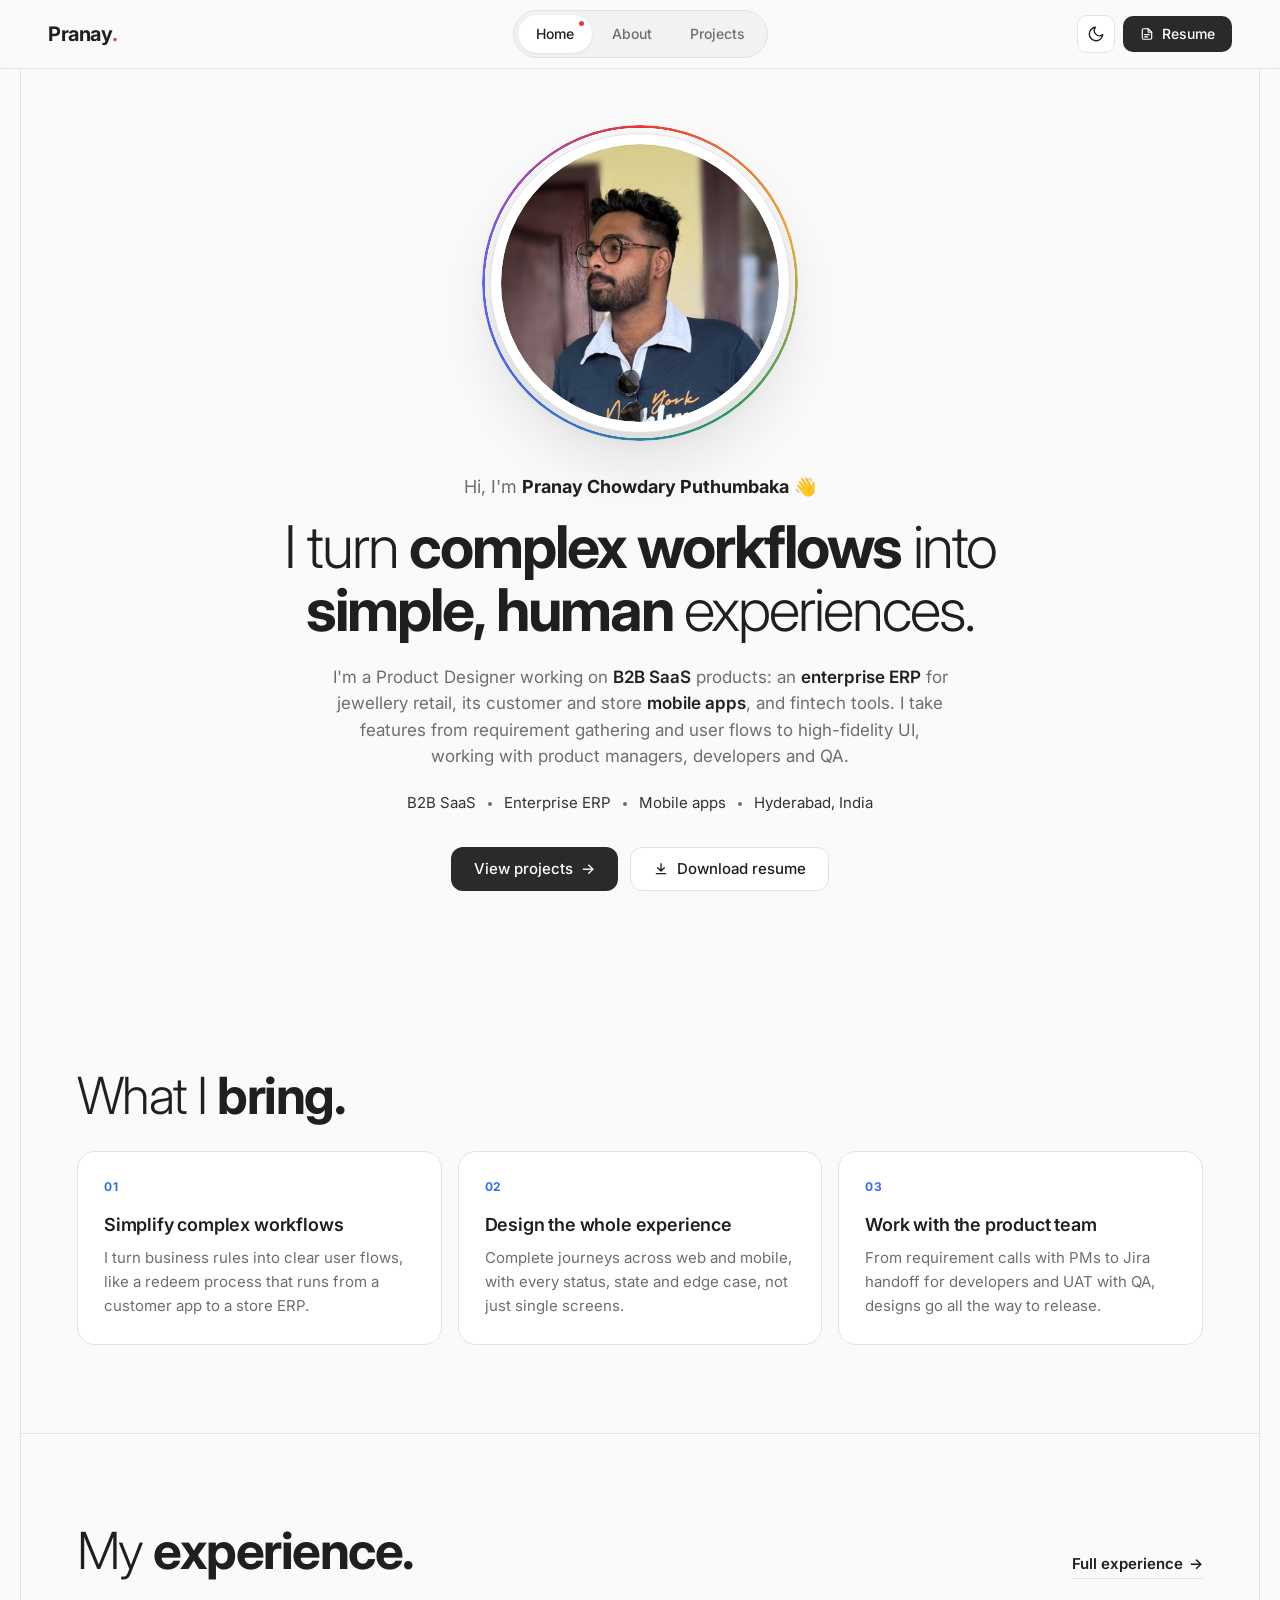
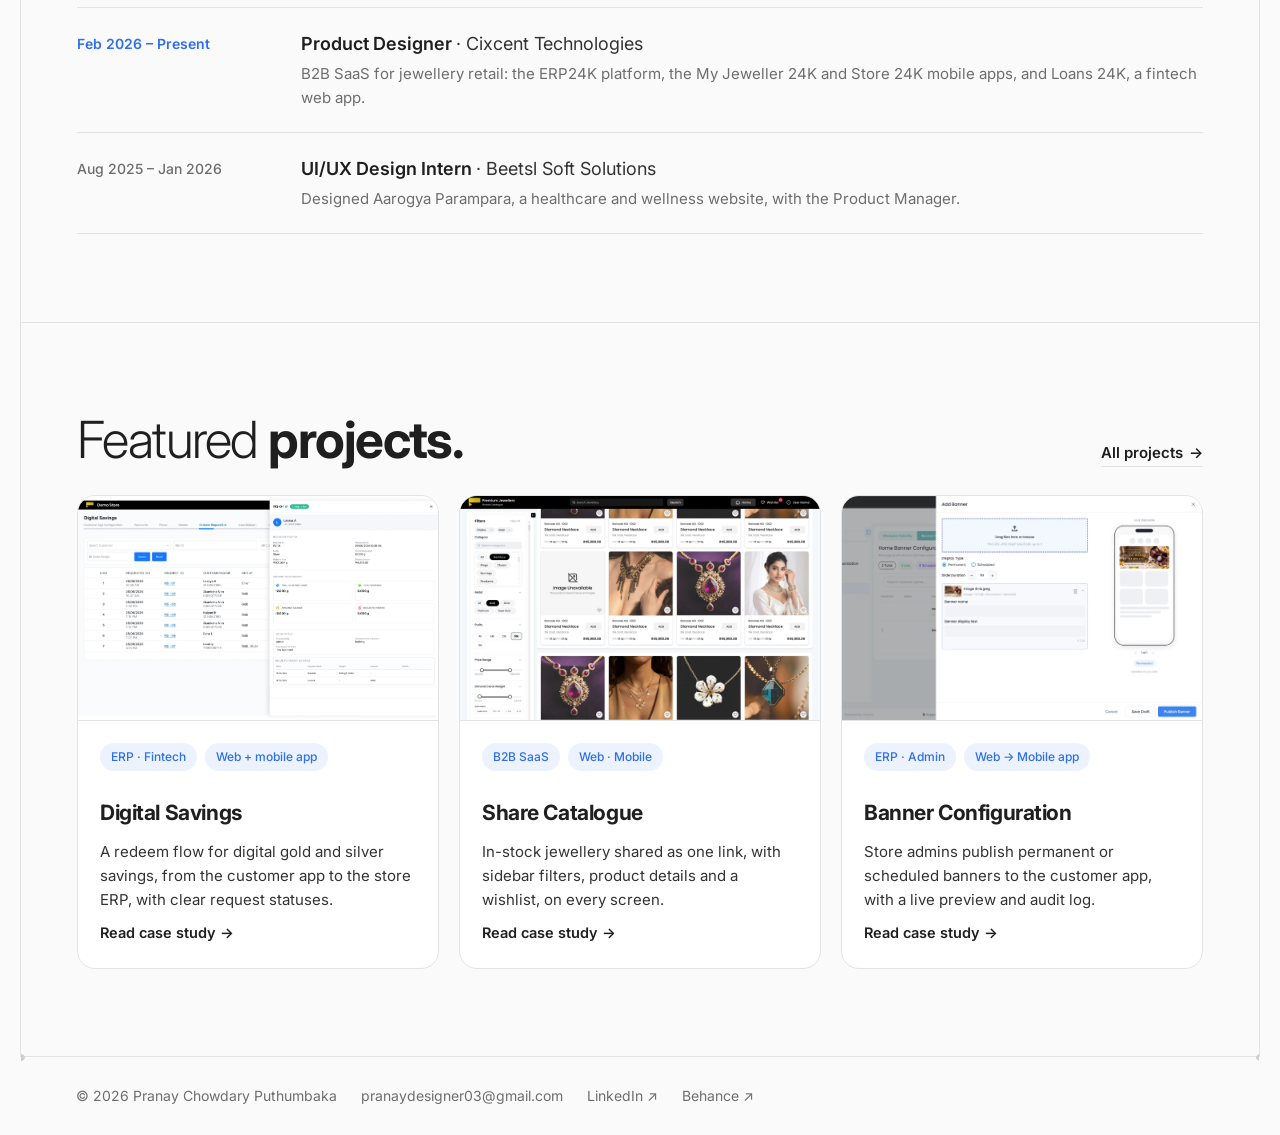
==== commit 9b7fdd0b: "Portfolio review: hiring-manager structure across the site Home - Opens straight to the content (wel" ====
--- a/index.html
+++ b/index.html
@@ -31,45 +31,6 @@
 </head>
 <body>
 
-  <!-- ============ WELCOME SCREEN (minimal) ============ -->
-  <div class="welcome" id="welcome" role="dialog" aria-modal="true" aria-label="Welcome">
-    <div class="welcome__inner">
-      <!-- Laptop with "Welcome" typing on its screen -->
-      <div class="laptop" aria-hidden="true">
-        <div class="laptop__screen">
-          <span class="laptop__cam"></span>
-          <div class="laptop__display"><span id="welcomeText"></span><span class="caret"></span></div>
-        </div>
-        <div class="laptop__deck"><span class="laptop__keys"></span><span class="laptop__pad"></span></div>
-      </div>
-
-      <button class="enter-btn" id="welcomeEnter" type="button">
-        Enter
-        <svg width="16" height="16" viewBox="0 0 24 24" fill="none" stroke="currentColor" stroke-width="2" stroke-linecap="round" stroke-linejoin="round" aria-hidden="true"><path d="M20 4v7a4 4 0 0 1-4 4H4"/><path d="m9 10-5 5 5 5"/></svg>
-      </button>
-      <p class="welcome__hint">Enter or click to continue</p>
-    </div>
-  </div>
-
-  <!-- ============ INTRO TRANSITION ============ -->
-  <div class="intro" id="intro" aria-hidden="true">
-    <div class="intro__cell">
-      <span class="intro__line intro__line--top"></span>
-      <span class="intro__line intro__line--bottom"></span>
-      <span class="intro__line intro__line--left"></span>
-      <span class="intro__line intro__line--right"></span>
-
-      <span class="intro__label intro__label--tl">Pranay Chowdary</span>
-      <span class="intro__label intro__label--tr">Product Designer</span>
-      <span class="intro__label intro__label--bl">Designing with AI</span>
-      <span class="intro__label intro__label--br">Portfolio · 2026</span>
-
-      <span class="intro__greet" id="introGreet"></span>
-      <span class="intro__block"><span>Welcome.</span></span>
-    </div>
-    <button class="intro__skip" id="introSkip" type="button">Skip</button>
-  </div>
-
   <!-- ============ NAVIGATION ============ -->
   <header class="nav">
     <div class="nav__inner">
@@ -97,7 +58,7 @@
   <!-- ============ MAIN ============ -->
   <main class="frame">
     <section class="hero hero--stack" aria-labelledby="hero-title">
-      <!-- Text sits under the portrait -->
+      <!-- Introduction, under the portrait -->
       <div class="hero__text">
         <p class="hero__hi reveal" style="--d:.1s">Hi, I'm <strong>Pranay Chowdary Puthumbaka</strong> <span aria-hidden="true">👋</span></p>
 
@@ -106,18 +67,19 @@
         </h1>
 
         <p class="hero__desc reveal" style="--d:.22s">
-          Product Designer designing B2B SaaS, ERP and fintech products. I specialise in mapping user flows and turning complex business workflows into user-centred, easy-to-use designs, from requirement gathering to high-fidelity UI.
+          I'm a Product Designer working on <strong>B2B SaaS</strong> products: an <strong>enterprise ERP</strong> for jewellery retail, its customer and store <strong>mobile apps</strong>, and fintech tools. I take features from requirement gathering and user flows to high-fidelity UI, working with product managers, developers and QA.
         </p>
 
         <ul class="meta reveal" style="--d:.28s">
-          <li>Product Designer</li>
-          <li>B2B SaaS &amp; ERP</li>
+          <li>B2B SaaS</li>
+          <li>Enterprise ERP</li>
+          <li>Mobile apps</li>
           <li>Hyderabad, India</li>
         </ul>
 
         <div class="hero__cta reveal" style="--d:.34s">
           <a class="btn btn--primary" href="projects.html">View projects <span aria-hidden="true">→</span></a>
-          <a class="btn btn--outline" href="about.html">About me</a>
+          <a class="btn btn--outline" href="https://drive.google.com/uc?export=download&amp;id=15YdlNEJKuUJEdSD5GdNVbuTQy5E2yW6C" target="_blank" rel="noopener"><svg width="16" height="16" viewBox="0 0 24 24" fill="none" stroke="currentColor" stroke-width="2" stroke-linecap="round" stroke-linejoin="round" aria-hidden="true"><path d="M12 4v11M7 10l5 5 5-5"/><path d="M5 19h14"/></svg> Download resume</a>
         </div>
       </div>
 
@@ -131,6 +93,71 @@
                  alt="Portrait of Pranay Chowdary Puthumbaka, wearing glasses and a teal collared sweatshirt.">
           </span>
         </figure>
+      </div>
+    </section>
+
+    <!-- ============ WHAT I BRING ============ -->
+    <section class="section home-sec" aria-labelledby="bring-title">
+      <h2 class="section-title a-title" id="bring-title">What I <strong>bring.</strong></h2>
+      <div class="bring">
+        <div class="bring__item"><span class="bring__num">01</span><h3>Simplify complex workflows</h3><p>I turn business rules into clear user flows, like a redeem process that runs from a customer app to a store ERP.</p></div>
+        <div class="bring__item"><span class="bring__num">02</span><h3>Design the whole experience</h3><p>Complete journeys across web and mobile, with every status, state and edge case, not just single screens.</p></div>
+        <div class="bring__item"><span class="bring__num">03</span><h3>Work with the product team</h3><p>From requirement calls with PMs to Jira handoff for developers and UAT with QA, designs go all the way to release.</p></div>
+      </div>
+    </section>
+
+    <!-- ============ EXPERIENCE ============ -->
+    <section class="section home-sec" aria-labelledby="exp-title">
+      <div class="home-sec__head">
+        <h2 class="section-title a-title" id="exp-title">My <strong>experience.</strong></h2>
+        <a class="text-link" href="about.html#experience">Full experience <span aria-hidden="true">→</span></a>
+      </div>
+      <ol class="xp-mini">
+        <li class="xp-mini__row xp-mini__row--now">
+          <span class="xp-mini__date">Feb 2026 – Present</span>
+          <div><h3>Product Designer <span>· Cixcent Technologies</span></h3><p>B2B SaaS for jewellery retail: the ERP24K platform, the My Jeweller 24K and Store 24K mobile apps, and Loans 24K, a fintech web app.</p></div>
+        </li>
+        <li class="xp-mini__row">
+          <span class="xp-mini__date">Aug 2025 – Jan 2026</span>
+          <div><h3>UI/UX Design Intern <span>· Beetsl Soft Solutions</span></h3><p>Designed Aarogya Parampara, a healthcare and wellness website, with the Product Manager.</p></div>
+        </li>
+      </ol>
+    </section>
+
+    <!-- ============ FEATURED PROJECTS ============ -->
+    <section class="section home-sec" aria-labelledby="feat-title">
+      <div class="home-sec__head">
+        <h2 class="section-title a-title" id="feat-title">Featured <strong>projects.</strong></h2>
+        <a class="text-link" href="projects.html">All projects <span aria-hidden="true">→</span></a>
+      </div>
+      <div class="fp-grid">
+        <article class="fp-card">
+          <a class="fp-card__media" href="digital-savings.html" tabindex="-1" aria-hidden="true"><img src="assets/images/projects/digital-savings/request-completed.webp" width="1800" height="1112" loading="lazy" decoding="async" alt=""></a>
+          <div class="fp-card__body">
+            <div class="p-card__tags"><span class="tag">ERP · Fintech</span><span class="tag">Web + mobile app</span></div>
+            <h3 class="fp-card__title"><a href="digital-savings.html">Digital Savings</a></h3>
+            <p class="fp-card__line">A redeem flow for digital gold and silver savings, from the customer app to the store ERP, with clear request statuses.</p>
+            <a class="fp-card__link" href="digital-savings.html" aria-label="Read the Digital Savings case study">Read case study <span aria-hidden="true">→</span></a>
+          </div>
+        </article>
+        <article class="fp-card">
+          <a class="fp-card__media" href="share-catalogue.html" tabindex="-1" aria-hidden="true"><img src="assets/images/projects/share-catalogue/catalogue-filters.webp" width="1800" height="1480" loading="lazy" decoding="async" alt=""></a>
+          <div class="fp-card__body">
+            <div class="p-card__tags"><span class="tag">B2B SaaS</span><span class="tag">Web · Mobile</span></div>
+            <h3 class="fp-card__title"><a href="share-catalogue.html">Share Catalogue</a></h3>
+            <p class="fp-card__line">In-stock jewellery shared as one link, with sidebar filters, product details and a wishlist, on every screen.</p>
+            <a class="fp-card__link" href="share-catalogue.html" aria-label="Read the Share Catalogue case study">Read case study <span aria-hidden="true">→</span></a>
+          </div>
+        </article>
+        <article class="fp-card">
+          <a class="fp-card__media" href="banner-configuration.html" tabindex="-1" aria-hidden="true"><img style="object-position: right top" src="assets/images/projects/banner-config/add-banner-permanent.webp" width="1800" height="997" loading="lazy" decoding="async" alt=""></a>
+          <div class="fp-card__body">
+            <div class="p-card__tags"><span class="tag">ERP · Admin</span><span class="tag">Web → Mobile app</span></div>
+            <h3 class="fp-card__title"><a href="banner-configuration.html">Banner Configuration</a></h3>
+            <p class="fp-card__line">Store admins publish permanent or scheduled banners to the customer app, with a live preview and audit log.</p>
+            <a class="fp-card__link" href="banner-configuration.html" aria-label="Read the Banner Configuration case study">Read case study <span aria-hidden="true">→</span></a>
+          </div>
+        </article>
       </div>
     </section>
   </main>
--- a/assets/css/styles.css
+++ b/assets/css/styles.css
@@ -1447,7 +1447,7 @@
 .ff-screens--both { grid-template-columns: 1fr 300px; }
 .ff-screens--mob { grid-template-columns: 300px; justify-content: center; }
 .ff-browser { overflow: hidden; border-radius: 14px; border: 1px solid var(--line); background: var(--surface-2); box-shadow: 0 24px 50px rgba(0,0,0,.10); }
-.ff-browser__screen { height: 620px; overflow-y: auto; overscroll-behavior: contain; background: #fff; scrollbar-width: thin; scrollbar-color: rgba(0,0,0,.22) transparent; }
+.ff-browser__screen { height: 620px; overflow-y: auto; background: #fff; scrollbar-width: thin; scrollbar-color: rgba(0,0,0,.22) transparent; }
 .ff-browser__screen::-webkit-scrollbar { width: 8px; }
 .ff-browser__screen::-webkit-scrollbar-track { background: transparent; }
 .ff-browser__screen::-webkit-scrollbar-thumb { border: 2px solid #fff; border-radius: 99px; background: rgba(0,0,0,.22); }
@@ -1461,7 +1461,7 @@
 .ff-device { position: relative; width: 100%; max-width: 300px; justify-self: center; padding: 11px; border-radius: 48px; background: #141518; box-shadow: inset 0 0 0 1.5px #34353B, 0 30px 60px rgba(0,0,0,.18); }
 .ff-device::before { content: ""; position: absolute; z-index: 2; top: 20px; left: 50%; width: 82px; height: 22px; translate: -50% 0; border-radius: 99px; background: #000; pointer-events: none; }
 .ff-device::after { content: ""; position: absolute; top: 128px; right: -3px; width: 3px; height: 62px; border-radius: 0 3px 3px 0; background: #2A2B30; }
-.ff-device__screen { aspect-ratio: 9 / 19.5; overflow-y: auto; overscroll-behavior: contain; border-top: 40px solid #fff; border-radius: 38px; background: #fff; scrollbar-width: none; -ms-overflow-style: none; }
+.ff-device__screen { aspect-ratio: 9 / 19.5; overflow-y: auto; border-top: 40px solid #fff; border-radius: 38px; background: #fff; scrollbar-width: none; -ms-overflow-style: none; }
 .ff-device__screen::-webkit-scrollbar { display: none; }
 .ff-device__screen:focus-visible { outline: 2px solid #2E8C3C; outline-offset: 4px; }
 .ff-device__screen img { display: block; width: 100%; height: auto; }
@@ -1469,7 +1469,7 @@
 [data-theme="dark"] .ff-cardmedia { background: linear-gradient(150deg, #142219, #161A16) !important; }
 .ff-cardmedia { position: relative; }
 .ff-cardmedia__web { --vh: 270px; display: block; width: 78%; height: var(--vh); overflow: hidden; border-radius: 10px; border: 1px solid var(--line); background: #fff; box-shadow: 0 14px 30px rgba(0,0,0,.10); justify-self: start; }
-.ff-cardmedia__web img { display: block; width: 100%; animation: ff-down 14s ease-in-out infinite; }
+.ff-cardmedia__web img { display: block; width: 100%; height: auto; animation: ff-down 14s ease-in-out infinite; }
 /* Always scrolls top to bottom, then fades back to the top and starts again */
 @keyframes ff-down {
   0%, 8% { transform: translateY(0); opacity: 1; }
@@ -1527,10 +1527,12 @@
 .cr-tools span { padding: 5px 12px; border-radius: 99px; border: 1px solid var(--line); background: var(--surface-2); font-size: 12.5px; font-weight: 500; color: var(--text-strong); }
 .cr-sub { margin: 0 0 18px; font-size: 13px; font-weight: 600; letter-spacing: .12em; text-transform: uppercase; color: var(--muted); }
 .cr-grid { display: grid; gap: 20px; margin-bottom: 48px; }
-/* Posters: one per row, each at the size of its own file (never wider than the page) */
-.cr-grid--sq { grid-template-columns: 1fr; justify-items: center; gap: 32px; }
-.cr-grid--sq .cr-item { width: 100%; max-width: calc(1080px + 26px); }
+/* Posters: two side by side on desktop (like the landing pages), the fifth centred; one per row on phones */
+.cr-grid--sq { grid-template-columns: repeat(4, 1fr); gap: 24px; }
+.cr-grid--sq .cr-item { grid-column: span 2; }
+.cr-grid--sq .cr-item:nth-child(5) { grid-column: 2 / span 2; }
 .cr-grid--sq .cr-img img { width: 100%; height: auto; aspect-ratio: 1 / 1; }
+@media (max-width: 900px) { .cr-grid--sq { grid-template-columns: 1fr; } .cr-grid--sq .cr-item, .cr-grid--sq .cr-item:nth-child(5) { grid-column: auto; } }
 .cr-grid--sq .cr-item:hover .cr-img img { transform: none; }
 .cr-grid--lp { grid-template-columns: repeat(2, 1fr); margin-bottom: 0; }
 .cr-item { margin: 0; }
@@ -1578,3 +1580,100 @@
   .hero--stack .portrait__glow { width: calc(min(240px, 66vw) + 14px); }
   .hero--stack .portrait__halo { width: calc(min(240px, 66vw) + 8px); }
 }
+
+/* =====================================================================
+   Portfolio review pass: shared components and a calmer visual layer
+   ===================================================================== */
+
+/* ---------- Calmer visuals: fewer gradients, decorations and loops ---------- */
+.portrait, .cs-hero__media .phone, .cs-devices .phone, .cs-mock, .floater, .doodle { animation: none !important; }
+.portrait__halo, .floater, .doodles, .doodle, .thread { display: none !important; }
+.portrait__glow { animation: none; }
+.portrait__clip::after { display: none; }
+.hero__visual::before { display: none; }
+.cs-next__card, [data-theme="dark"] .cs-next__card { background: var(--surface-2); }
+.all-work { background: var(--surface-2); }
+
+/* ---------- Shared text pieces ---------- */
+.cs-lead { max-width: 760px; margin: -8px 0 28px; font-size: 17px; line-height: 1.7; color: var(--text); }
+.cs-sub { margin-top: 36px; }
+.text-link { display: inline-flex; align-items: center; gap: 6px; font-size: 15px; font-weight: 600; color: var(--text-strong); text-decoration: none; border-bottom: 1px solid var(--line); padding-bottom: 2px; transition: border-color .2s; }
+.text-link:hover { border-color: var(--text-strong); }
+
+/* ---------- Case study: design process ---------- */
+.cs-proc { list-style: none; margin: 0; padding: 0; display: grid; grid-template-columns: repeat(3, 1fr); gap: 16px; counter-reset: none; }
+.cs-proc__item { padding: 22px; border-radius: 16px; border: 1px solid var(--line); background: var(--surface-2); }
+.cs-proc__num, .cs-dec__num { display: block; margin-bottom: 10px; font-size: 12px; font-weight: 700; letter-spacing: .06em; color: var(--hold); }
+.cs-proc__item h3, .cs-dec h3 { margin: 0 0 6px; font-size: 17px; font-weight: 600; letter-spacing: -.01em; color: var(--text-strong); }
+.cs-proc__item p, .cs-dec p { margin: 0; font-size: 15px; line-height: 1.6; color: var(--muted); }
+
+/* ---------- Case study: design decisions / approach ---------- */
+.cs-decs { display: grid; grid-template-columns: repeat(2, 1fr); gap: 16px; }
+.cs-dec { padding: 24px; }
+
+/* ---------- Case study: simple numbered user flow ---------- */
+.cs-flowline { list-style: none; margin: 0; padding: 0; display: flex; flex-wrap: wrap; gap: 10px; }
+.cs-flowline li { display: inline-flex; align-items: center; gap: 8px; padding: 10px 14px; border-radius: 12px; border: 1px solid var(--line); background: var(--surface-2); font-size: 14.5px; color: var(--text-strong); }
+.cs-flowline li span { font-size: 11px; font-weight: 700; color: var(--hold); }
+
+/* ---------- Previous / next project ---------- */
+.pn { display: grid; grid-template-columns: 1fr auto 1fr; align-items: stretch; gap: 16px; padding-top: 0; }
+.pn__cell { display: grid; gap: 4px; padding: 22px 24px; border-radius: 16px; border: 1px solid var(--line); background: var(--surface-2); text-decoration: none; transition: border-color .2s, translate .25s var(--ease); }
+.pn__cell:hover { border-color: var(--text-strong); translate: 0 -2px; }
+.pn__cell--next { text-align: right; }
+.pn__cell--empty { border: 0; background: none; pointer-events: none; }
+.pn__label { font-size: 12px; font-weight: 600; letter-spacing: .06em; text-transform: uppercase; color: var(--muted); }
+.pn__name { font-size: 19px; font-weight: 600; letter-spacing: -.01em; color: var(--text-strong); }
+.pn__all { align-self: center; padding: 10px 16px; border-radius: 99px; border: 1px solid var(--line); font-size: 14px; font-weight: 600; color: var(--text-strong); text-decoration: none; white-space: nowrap; }
+.pn__all:hover { border-color: var(--text-strong); }
+
+/* ---------- Home ---------- */
+.home-sec__head { display: flex; justify-content: space-between; align-items: baseline; gap: 16px; flex-wrap: wrap; margin-bottom: 28px; }
+.home-sec__head .a-title, .home-sec > .a-title { margin: 0 0 28px; }
+.home-sec__head .a-title { margin: 0; }
+.bring { display: grid; grid-template-columns: repeat(3, 1fr); gap: 16px; }
+.bring__item { padding: 26px; border-radius: 18px; border: 1px solid var(--line); background: var(--surface-2); }
+.bring__num { display: block; margin-bottom: 14px; font-size: 12px; font-weight: 700; letter-spacing: .06em; color: var(--hold); }
+.bring__item h3 { margin: 0 0 8px; font-size: 18px; font-weight: 600; letter-spacing: -.01em; color: var(--text-strong); }
+.bring__item p { margin: 0; font-size: 15px; line-height: 1.6; color: var(--muted); }
+.xp-mini { list-style: none; margin: 0; padding: 0; border-top: 1px solid var(--line); }
+.xp-mini__row { display: grid; grid-template-columns: 200px 1fr; gap: 24px; padding: 22px 0; border-bottom: 1px solid var(--line); }
+.xp-mini__date { font-size: 14px; font-weight: 500; color: var(--muted); padding-top: 3px; }
+.xp-mini__row h3 { margin: 0 0 4px; font-size: 18px; font-weight: 600; color: var(--text-strong); }
+.xp-mini__row h3 span { font-weight: 400; color: var(--text); }
+.xp-mini__row p { margin: 0; font-size: 15px; line-height: 1.6; color: var(--muted); }
+.xp-mini__row--now .xp-mini__date { color: var(--hold); font-weight: 600; }
+.fp-grid { display: grid; grid-template-columns: repeat(3, 1fr); gap: 20px; }
+.fp-card { display: flex; flex-direction: column; overflow: hidden; border-radius: 18px; border: 1px solid var(--line); background: var(--surface-2); transition: translate .3s var(--ease), box-shadow .3s var(--ease); }
+.fp-card:hover { translate: 0 -4px; box-shadow: 0 22px 44px rgba(0,0,0,.08); }
+.fp-card__media { display: block; aspect-ratio: 16 / 10; overflow: hidden; background: var(--surface); border-bottom: 1px solid var(--line); }
+.fp-card__media img { display: block; width: 100%; height: 100%; object-fit: cover; object-position: left top; }
+.fp-card__body { display: flex; flex-direction: column; gap: 10px; padding: 22px 22px 24px; flex: 1; }
+.fp-card__title { margin: 0; font-size: 21px; font-weight: 700; letter-spacing: -.02em; }
+.fp-card__title a { color: var(--text-strong); text-decoration: none; }
+.fp-card__line { margin: 0; font-size: 15px; line-height: 1.6; color: var(--text); flex: 1; }
+.fp-card__link { font-size: 14.5px; font-weight: 600; color: var(--text-strong); text-decoration: none; }
+.fp-card__link:hover { text-decoration: underline; }
+.hero__desc strong { color: var(--text-strong); font-weight: 600; }
+.hero__cta .btn svg { flex: none; }
+
+/* ---------- About: skills grouped, tools separate ---------- */
+.skill-groups { display: grid; grid-template-columns: repeat(2, 1fr); gap: 32px 40px; margin-bottom: 36px; }
+.skill-group .subhead { margin-bottom: 12px; }
+.skill-group .chip { white-space: normal; }
+.tools-row { padding-top: 28px; border-top: 1px solid var(--line); }
+.a-offclock { margin-top: 36px; font-size: 16px; }
+
+@media (max-width: 1020px) {
+  .cs-proc, .bring, .fp-grid { grid-template-columns: 1fr 1fr; }
+}
+@media (max-width: 760px) {
+  .cs-proc, .cs-decs, .bring, .fp-grid, .skill-groups { grid-template-columns: 1fr; }
+  .xp-mini__row { grid-template-columns: 1fr; gap: 6px; }
+  .pn { grid-template-columns: 1fr 1fr; }
+  .pn__all { grid-column: 1 / -1; grid-row: 2; justify-self: center; }
+  .pn__name { font-size: 16px; }
+  .pn__cell { padding: 16px; }
+}
+.a-intro__photo img, .a-intro__ring { animation: none !important; }
+.p-list .w-grid { margin-top: 28px; }
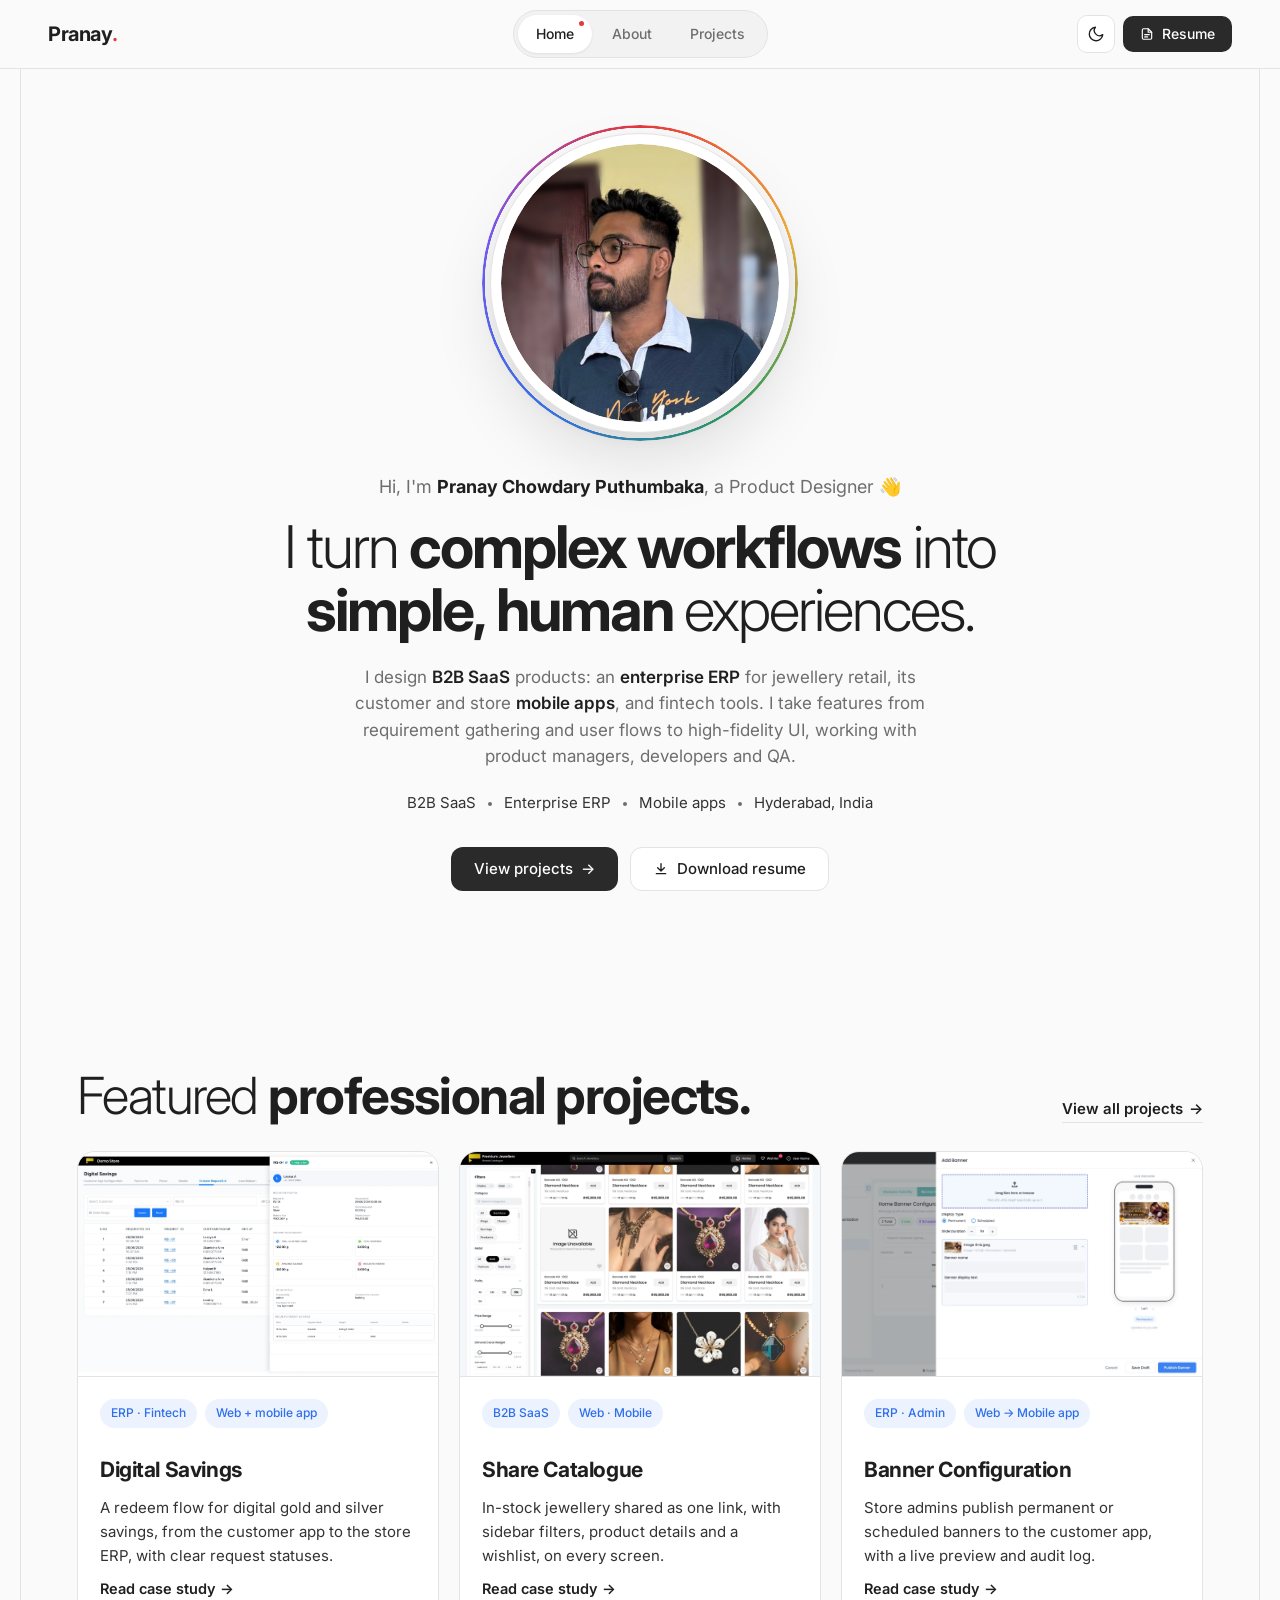
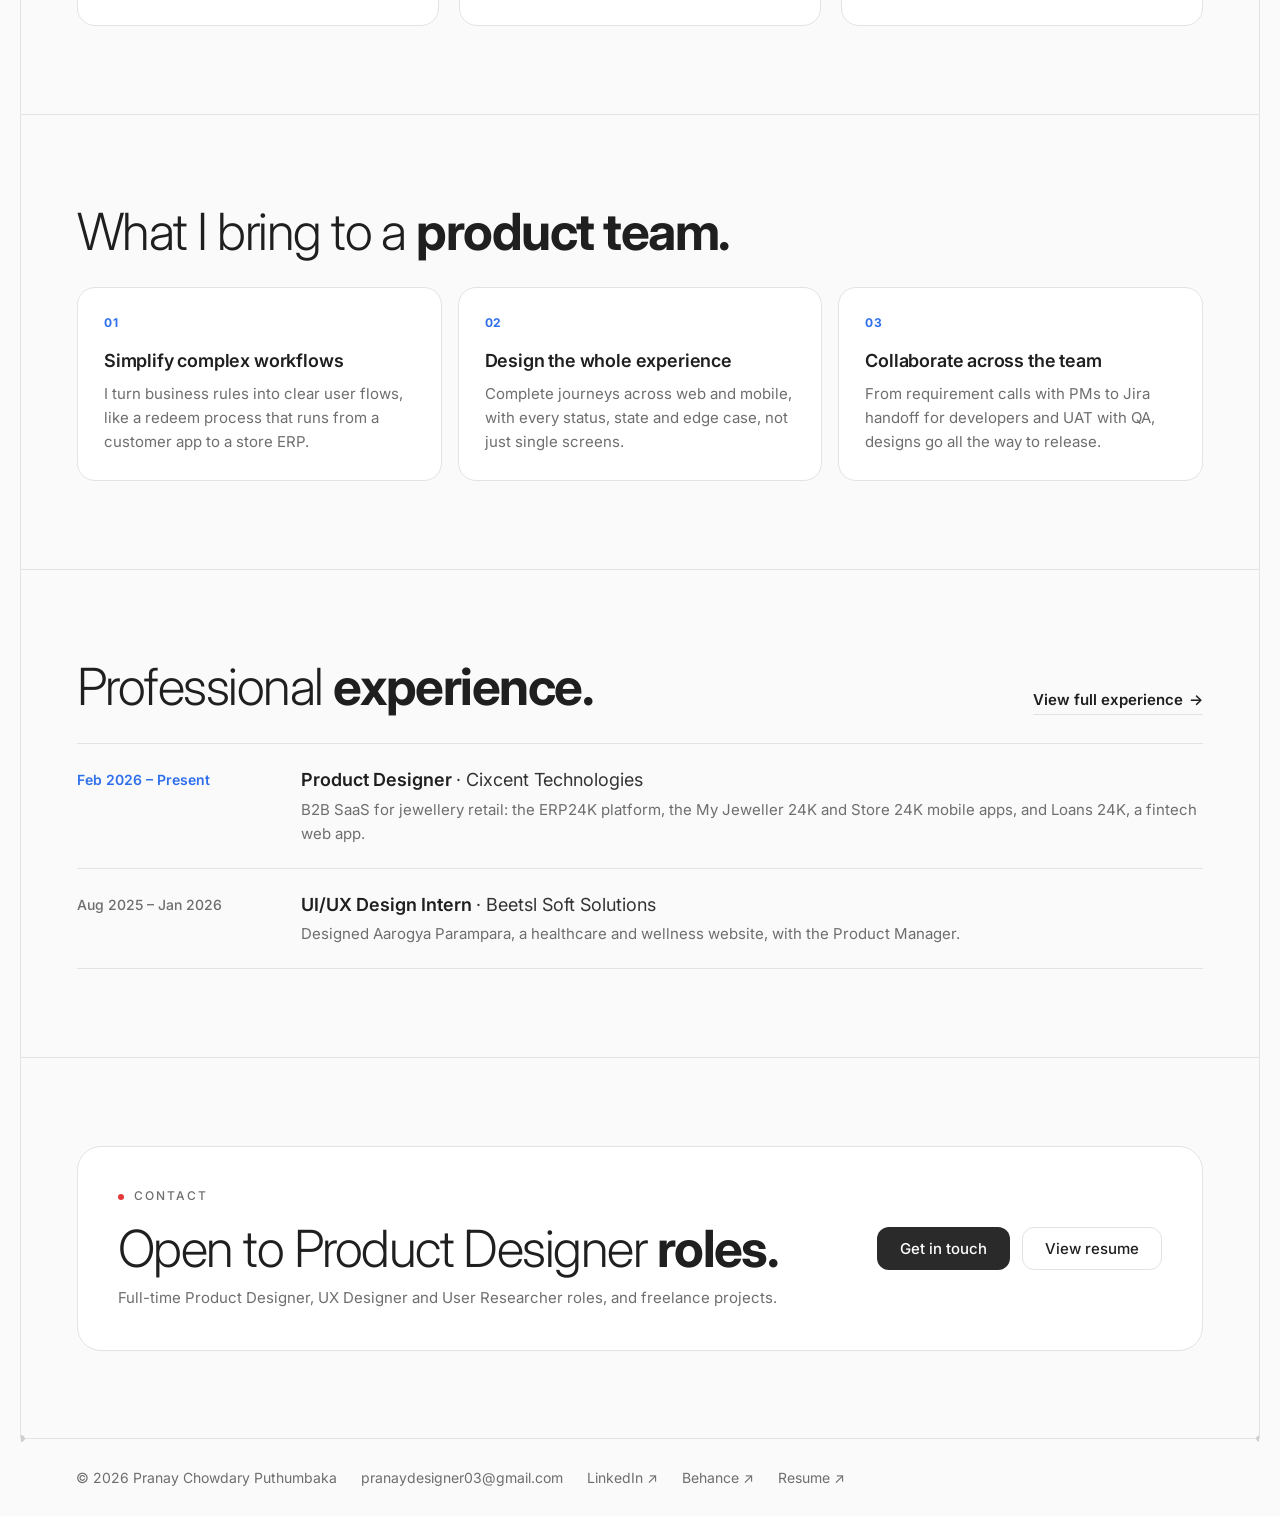
==== commit 0c826ed7: "UX review: clearer wording, wayfinding and sharper KFC and banner images Writing and naming - Consis" ====
--- a/index.html
+++ b/index.html
@@ -60,14 +60,14 @@
     <section class="hero hero--stack" aria-labelledby="hero-title">
       <!-- Introduction, under the portrait -->
       <div class="hero__text">
-        <p class="hero__hi reveal" style="--d:.1s">Hi, I'm <strong>Pranay Chowdary Puthumbaka</strong> <span aria-hidden="true">👋</span></p>
+        <p class="hero__hi reveal" style="--d:.1s">Hi, I'm <strong>Pranay Chowdary Puthumbaka</strong>, a Product Designer <span aria-hidden="true">👋</span></p>
 
         <h1 class="hero__title reveal" id="hero-title" style="--d:.15s">
           I turn <strong>complex workflows</strong> into <strong>simple, human</strong> experiences.
         </h1>
 
         <p class="hero__desc reveal" style="--d:.22s">
-          I'm a Product Designer working on <strong>B2B SaaS</strong> products: an <strong>enterprise ERP</strong> for jewellery retail, its customer and store <strong>mobile apps</strong>, and fintech tools. I take features from requirement gathering and user flows to high-fidelity UI, working with product managers, developers and QA.
+          I design <strong>B2B SaaS</strong> products: an <strong>enterprise ERP</strong> for jewellery retail, its customer and store <strong>mobile apps</strong>, and fintech tools. I take features from requirement gathering and user flows to high-fidelity UI, working with product managers, developers and QA.
         </p>
 
         <ul class="meta reveal" style="--d:.28s">
@@ -96,39 +96,11 @@
       </div>
     </section>
 
-    <!-- ============ WHAT I BRING ============ -->
-    <section class="section home-sec" aria-labelledby="bring-title">
-      <h2 class="section-title a-title" id="bring-title">What I <strong>bring.</strong></h2>
-      <div class="bring">
-        <div class="bring__item"><span class="bring__num">01</span><h3>Simplify complex workflows</h3><p>I turn business rules into clear user flows, like a redeem process that runs from a customer app to a store ERP.</p></div>
-        <div class="bring__item"><span class="bring__num">02</span><h3>Design the whole experience</h3><p>Complete journeys across web and mobile, with every status, state and edge case, not just single screens.</p></div>
-        <div class="bring__item"><span class="bring__num">03</span><h3>Work with the product team</h3><p>From requirement calls with PMs to Jira handoff for developers and UAT with QA, designs go all the way to release.</p></div>
-      </div>
-    </section>
-
-    <!-- ============ EXPERIENCE ============ -->
-    <section class="section home-sec" aria-labelledby="exp-title">
-      <div class="home-sec__head">
-        <h2 class="section-title a-title" id="exp-title">My <strong>experience.</strong></h2>
-        <a class="text-link" href="about.html#experience">Full experience <span aria-hidden="true">→</span></a>
-      </div>
-      <ol class="xp-mini">
-        <li class="xp-mini__row xp-mini__row--now">
-          <span class="xp-mini__date">Feb 2026 – Present</span>
-          <div><h3>Product Designer <span>· Cixcent Technologies</span></h3><p>B2B SaaS for jewellery retail: the ERP24K platform, the My Jeweller 24K and Store 24K mobile apps, and Loans 24K, a fintech web app.</p></div>
-        </li>
-        <li class="xp-mini__row">
-          <span class="xp-mini__date">Aug 2025 – Jan 2026</span>
-          <div><h3>UI/UX Design Intern <span>· Beetsl Soft Solutions</span></h3><p>Designed Aarogya Parampara, a healthcare and wellness website, with the Product Manager.</p></div>
-        </li>
-      </ol>
-    </section>
-
     <!-- ============ FEATURED PROJECTS ============ -->
     <section class="section home-sec" aria-labelledby="feat-title">
       <div class="home-sec__head">
-        <h2 class="section-title a-title" id="feat-title">Featured <strong>projects.</strong></h2>
-        <a class="text-link" href="projects.html">All projects <span aria-hidden="true">→</span></a>
+        <h2 class="section-title a-title" id="feat-title">Featured <strong>professional projects.</strong></h2>
+        <a class="text-link" href="projects.html">View all projects <span aria-hidden="true">→</span></a>
       </div>
       <div class="fp-grid">
         <article class="fp-card">
@@ -160,6 +132,49 @@
         </article>
       </div>
     </section>
+
+    <!-- ============ WHAT I BRING ============ -->
+    <section class="section home-sec" aria-labelledby="bring-title">
+      <h2 class="section-title a-title" id="bring-title">What I bring to a <strong>product team.</strong></h2>
+      <div class="bring">
+        <div class="bring__item"><span class="bring__num">01</span><h3>Simplify complex workflows</h3><p>I turn business rules into clear user flows, like a redeem process that runs from a customer app to a store ERP.</p></div>
+        <div class="bring__item"><span class="bring__num">02</span><h3>Design the whole experience</h3><p>Complete journeys across web and mobile, with every status, state and edge case, not just single screens.</p></div>
+        <div class="bring__item"><span class="bring__num">03</span><h3>Collaborate across the team</h3><p>From requirement calls with PMs to Jira handoff for developers and UAT with QA, designs go all the way to release.</p></div>
+      </div>
+    </section>
+
+    <!-- ============ EXPERIENCE ============ -->
+    <section class="section home-sec" aria-labelledby="exp-title">
+      <div class="home-sec__head">
+        <h2 class="section-title a-title" id="exp-title">Professional <strong>experience.</strong></h2>
+        <a class="text-link" href="about.html#experience">View full experience <span aria-hidden="true">→</span></a>
+      </div>
+      <ol class="xp-mini">
+        <li class="xp-mini__row xp-mini__row--now">
+          <span class="xp-mini__date">Feb 2026 – Present</span>
+          <div><h3>Product Designer <span>· Cixcent Technologies</span></h3><p>B2B SaaS for jewellery retail: the ERP24K platform, the My Jeweller 24K and Store 24K mobile apps, and Loans 24K, a fintech web app.</p></div>
+        </li>
+        <li class="xp-mini__row">
+          <span class="xp-mini__date">Aug 2025 – Jan 2026</span>
+          <div><h3>UI/UX Design Intern <span>· Beetsl Soft Solutions</span></h3><p>Designed Aarogya Parampara, a healthcare and wellness website, with the Product Manager.</p></div>
+        </li>
+      </ol>
+    </section>
+
+    <!-- ============ CONTACT ============ -->
+    <section class="section home-sec" aria-labelledby="home-contact-title">
+      <div class="cs-next__card">
+        <div>
+          <p class="eyebrow">Contact</p>
+          <h2 class="section-title a-title" id="home-contact-title">Open to Product Designer <strong>roles.</strong></h2>
+          <p class="all-work__line">Full-time Product Designer, UX Designer and User Researcher roles, and freelance projects.</p>
+        </div>
+        <div class="hero__cta">
+          <a class="btn btn--primary" href="about.html#contact">Get in touch</a>
+          <a class="btn btn--outline" href="https://drive.google.com/file/d/15YdlNEJKuUJEdSD5GdNVbuTQy5E2yW6C/view?usp=sharing" target="_blank" rel="noopener">View resume</a>
+        </div>
+      </div>
+    </section>
   </main>
 
   <!-- ============ FOOTER ============ -->
@@ -169,6 +184,7 @@
       <a href="mailto:pranaydesigner03@gmail.com">pranaydesigner03@gmail.com</a>
       <a href="https://www.linkedin.com/in/pranay-chowdary-puthumbaka-728284301/" target="_blank" rel="noopener">LinkedIn ↗</a>
       <a href="https://www.behance.net/pranayputhumb" target="_blank" rel="noopener">Behance ↗</a>
+      <a href="https://drive.google.com/file/d/15YdlNEJKuUJEdSD5GdNVbuTQy5E2yW6C/view?usp=sharing" target="_blank" rel="noopener">Resume ↗</a>
     </div>
   </footer>
 
--- a/assets/css/styles.css
+++ b/assets/css/styles.css
@@ -1677,3 +1677,34 @@
 }
 .a-intro__photo img, .a-intro__ring { animation: none !important; }
 .p-list .w-grid { margin-top: 28px; }
+
+/* ---------- UX pass: wayfinding and clearer interactions ---------- */
+/* Anchored headings clear the sticky navigation */
+[id$="-title"], #professional, #personal, #gallery, #craft, #contact, #experience { scroll-margin-top: 96px; }
+
+/* Case study: "On this page" section list */
+.cs-toc { display: flex; align-items: center; gap: 14px; flex-wrap: wrap; padding: 18px 56px; border-bottom: 1px solid var(--line); }
+.cs-toc__label { font-size: 12px; font-weight: 600; letter-spacing: .08em; text-transform: uppercase; color: var(--muted); }
+.cs-toc ol { list-style: none; margin: 0; padding: 0; display: flex; flex-wrap: wrap; gap: 8px; }
+.cs-toc a, .p-jump a { display: inline-block; padding: 6px 12px; border-radius: 99px; border: 1px solid var(--line); background: var(--surface-2); font-size: 13.5px; font-weight: 500; color: var(--text-strong); text-decoration: none; transition: border-color .2s, background .2s; }
+.cs-toc a:hover, .p-jump a:hover { border-color: var(--text-strong); }
+@media (max-width: 640px) { .cs-toc { padding: 14px 22px; } }
+
+/* Projects: category jump links */
+.p-jump { display: flex; flex-wrap: wrap; gap: 8px; margin-top: 22px; }
+
+/* Professional tag stands apart from the topic tags */
+.tag--pro { background: var(--text-strong) !important; color: var(--surface-2) !important; border-color: var(--text-strong) !important; }
+
+/* Overview as one summary card */
+.cs-card--wide p { max-width: 820px; }
+
+/* About intro actions */
+.a-intro__cta { margin-top: 26px; }
+
+/* Featured project cards: the whole card opens the case study */
+.fp-card { position: relative; }
+.fp-card__title a::after { content: ""; position: absolute; inset: 0; border-radius: 18px; }
+.fp-card__title a:focus-visible { outline: none; }
+.fp-card:focus-within { outline: 2px solid var(--accent); outline-offset: 3px; }
+.fp-card__link { position: relative; z-index: 1; }
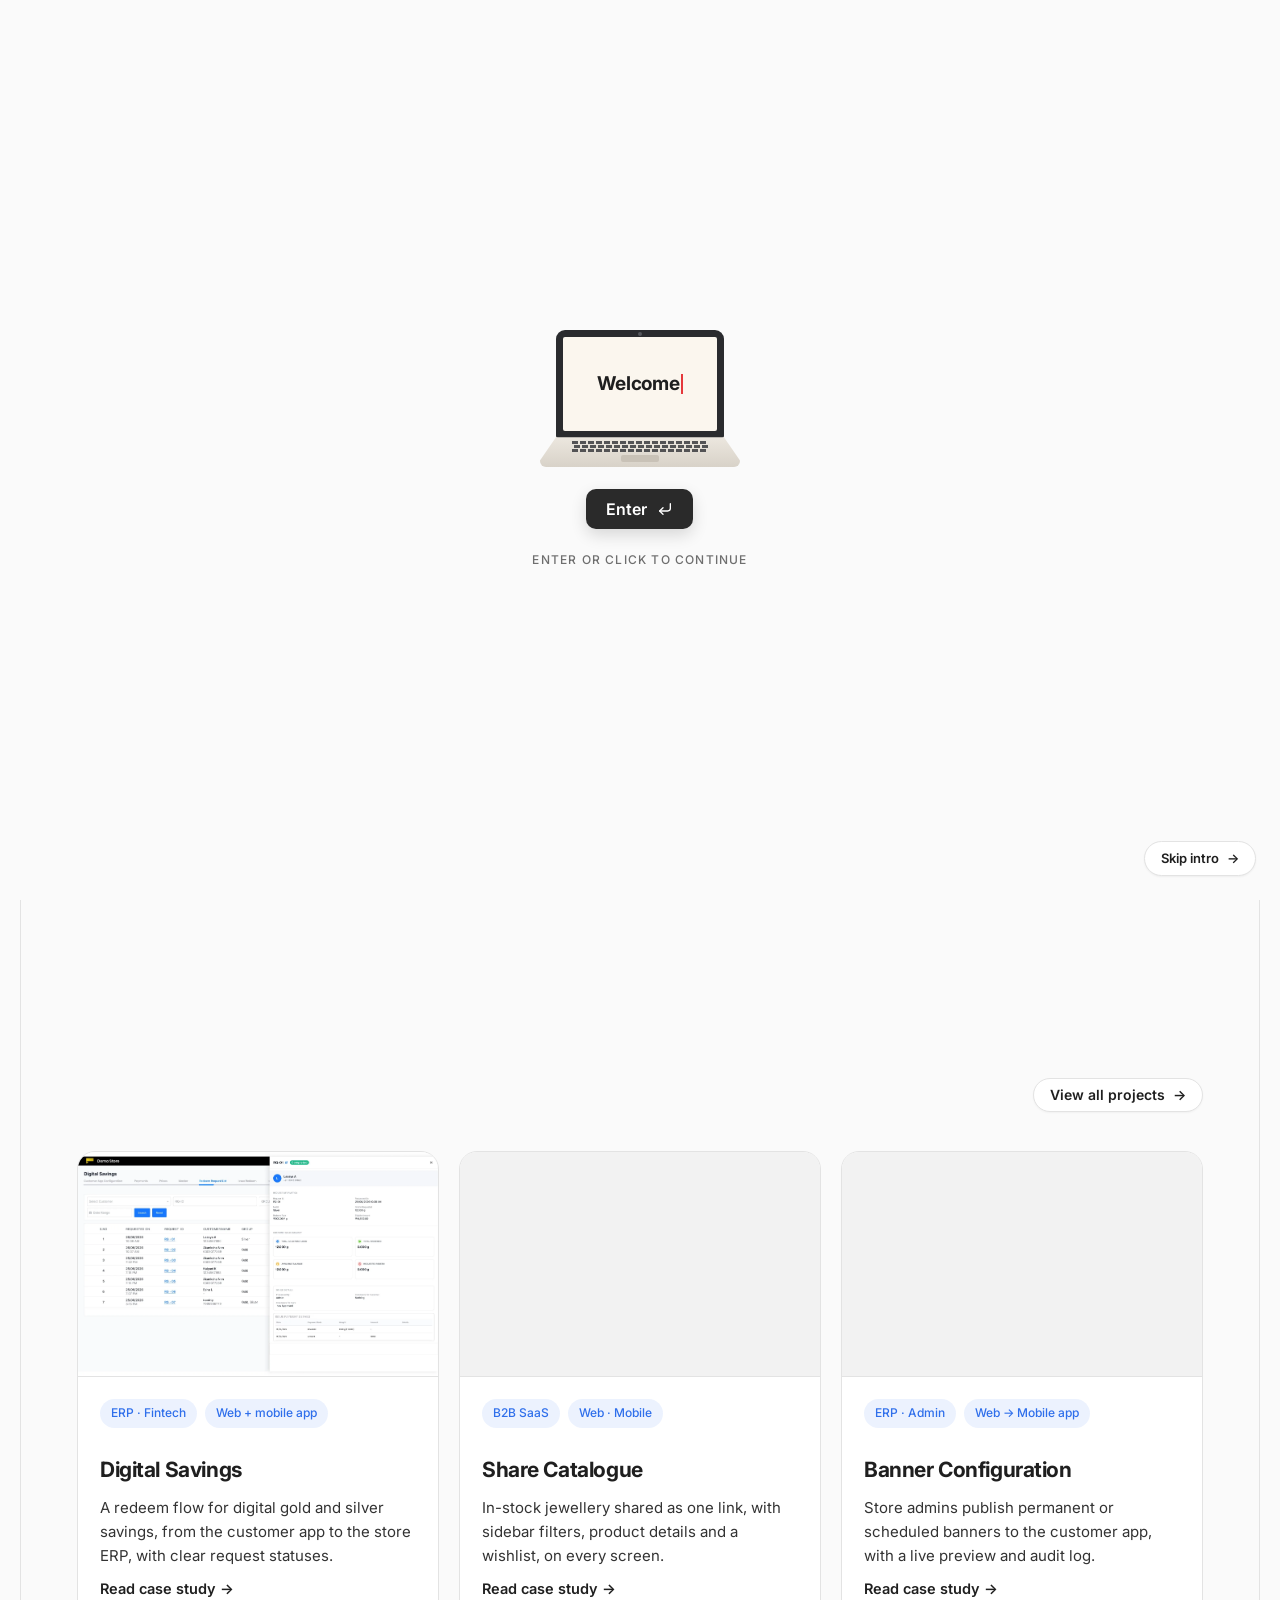
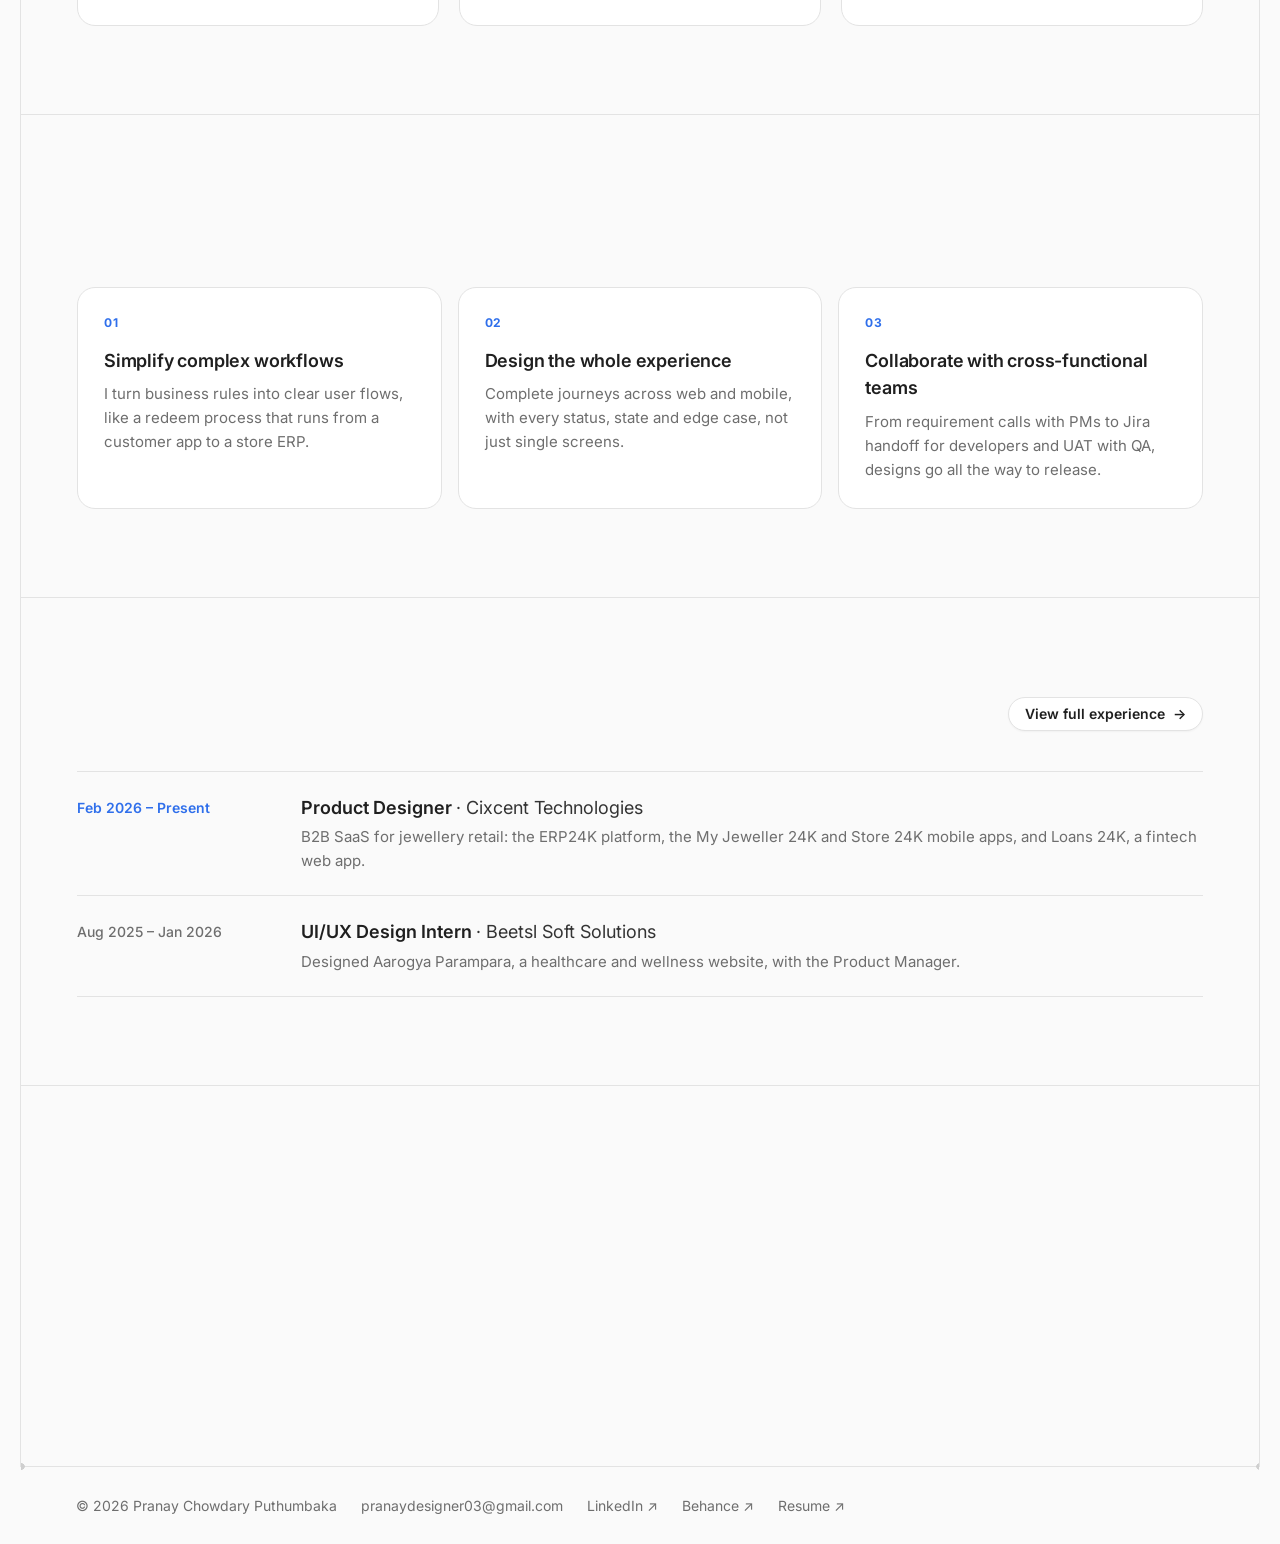
==== commit 8c076b39: "Restore the welcome and intro with Skip intro; bring back Off the clock and Places - Welcome screen " ====
--- a/index.html
+++ b/index.html
@@ -30,6 +30,47 @@
   <link rel="stylesheet" href="assets/css/styles.css">
 </head>
 <body>
+
+  <!-- ============ WELCOME SCREEN (minimal) ============ -->
+  <div class="welcome" id="welcome" role="dialog" aria-modal="true" aria-label="Welcome">
+    <div class="welcome__inner">
+      <!-- Laptop with "Welcome" typing on its screen -->
+      <div class="laptop" aria-hidden="true">
+        <div class="laptop__screen">
+          <span class="laptop__cam"></span>
+          <div class="laptop__display"><span id="welcomeText"></span><span class="caret"></span></div>
+        </div>
+        <div class="laptop__deck"><span class="laptop__keys"></span><span class="laptop__pad"></span></div>
+      </div>
+
+      <button class="enter-btn" id="welcomeEnter" type="button">
+        Enter
+        <svg width="16" height="16" viewBox="0 0 24 24" fill="none" stroke="currentColor" stroke-width="2" stroke-linecap="round" stroke-linejoin="round" aria-hidden="true"><path d="M20 4v7a4 4 0 0 1-4 4H4"/><path d="m9 10-5 5 5 5"/></svg>
+      </button>
+      <p class="welcome__hint">Enter or click to continue</p>
+    </div>
+    <button class="welcome__skip" id="welcomeSkip" type="button">Skip intro <span aria-hidden="true">→</span></button>
+  </div>
+
+  <!-- ============ INTRO TRANSITION ============ -->
+  <div class="intro" id="intro" aria-hidden="true">
+    <div class="intro__cell">
+      <span class="intro__line intro__line--top"></span>
+      <span class="intro__line intro__line--bottom"></span>
+      <span class="intro__line intro__line--left"></span>
+      <span class="intro__line intro__line--right"></span>
+
+      <span class="intro__label intro__label--tl">Pranay Chowdary</span>
+      <span class="intro__label intro__label--tr">Product Designer</span>
+      <span class="intro__label intro__label--bl">Designing with AI</span>
+      <span class="intro__label intro__label--br">Portfolio · 2026</span>
+
+      <span class="intro__greet" id="introGreet"></span>
+      <span class="intro__block"><span>Welcome.</span></span>
+    </div>
+    <button class="intro__skip" id="introSkip" type="button">Skip intro <span aria-hidden="true">→</span></button>
+  </div>
+
 
   <!-- ============ NAVIGATION ============ -->
   <header class="nav">
@@ -139,7 +180,7 @@
       <div class="bring">
         <div class="bring__item"><span class="bring__num">01</span><h3>Simplify complex workflows</h3><p>I turn business rules into clear user flows, like a redeem process that runs from a customer app to a store ERP.</p></div>
         <div class="bring__item"><span class="bring__num">02</span><h3>Design the whole experience</h3><p>Complete journeys across web and mobile, with every status, state and edge case, not just single screens.</p></div>
-        <div class="bring__item"><span class="bring__num">03</span><h3>Collaborate across the team</h3><p>From requirement calls with PMs to Jira handoff for developers and UAT with QA, designs go all the way to release.</p></div>
+        <div class="bring__item"><span class="bring__num">03</span><h3>Collaborate with cross-functional teams</h3><p>From requirement calls with PMs to Jira handoff for developers and UAT with QA, designs go all the way to release.</p></div>
       </div>
     </section>
 
--- a/assets/css/styles.css
+++ b/assets/css/styles.css
@@ -1708,3 +1708,24 @@
 .fp-card__title a:focus-visible { outline: none; }
 .fp-card:focus-within { outline: 2px solid var(--accent); outline-offset: 3px; }
 .fp-card__link { position: relative; z-index: 1; }
+
+/* Section links ("View full experience", "View all projects"): small outline buttons */
+.text-link { gap: 8px; padding: 9px 16px; border: 1px solid var(--line); border-radius: 99px; background: var(--surface-2); font-size: 14px; font-weight: 600; line-height: 1; box-shadow: 0 1px 2px rgba(0,0,0,.04); transition: border-color .2s, background .2s, box-shadow .2s; }
+.text-link span { transition: translate .2s var(--ease); }
+.text-link:hover { border-color: var(--text-strong); box-shadow: 0 6px 16px rgba(0,0,0,.06); }
+.text-link:hover span { translate: 3px 0; }
+.home-sec__head { align-items: center; }
+/* Place names in Inter (the handwriting font is no longer loaded) */
+.place__name { font-family: inherit !important; font-size: 24px !important; font-weight: 700 !important; letter-spacing: -.02em; }
+
+/* Welcome screen: Skip intro, matching the intro's Skip button but easier to spot */
+.welcome__skip, .intro__skip {
+  position: absolute; bottom: 24px; right: 24px; z-index: 2;
+  display: inline-flex; align-items: center; gap: 8px;
+  padding: 10px 16px; border: 1px solid var(--line); border-radius: 99px;
+  background: var(--surface-2); color: var(--text-strong);
+  font: 600 13px/1 var(--font); letter-spacing: 0; text-transform: none; cursor: pointer;
+  box-shadow: 0 1px 2px rgba(0,0,0,.05); transition: border-color .2s, box-shadow .2s;
+}
+.welcome__skip:hover, .intro__skip:hover { border-color: var(--text-strong); box-shadow: 0 6px 16px rgba(0,0,0,.08); color: var(--text-strong); }
+@media (max-width: 640px) { .welcome__skip, .intro__skip { bottom: 18px; right: 50%; translate: 50% 0; } }
